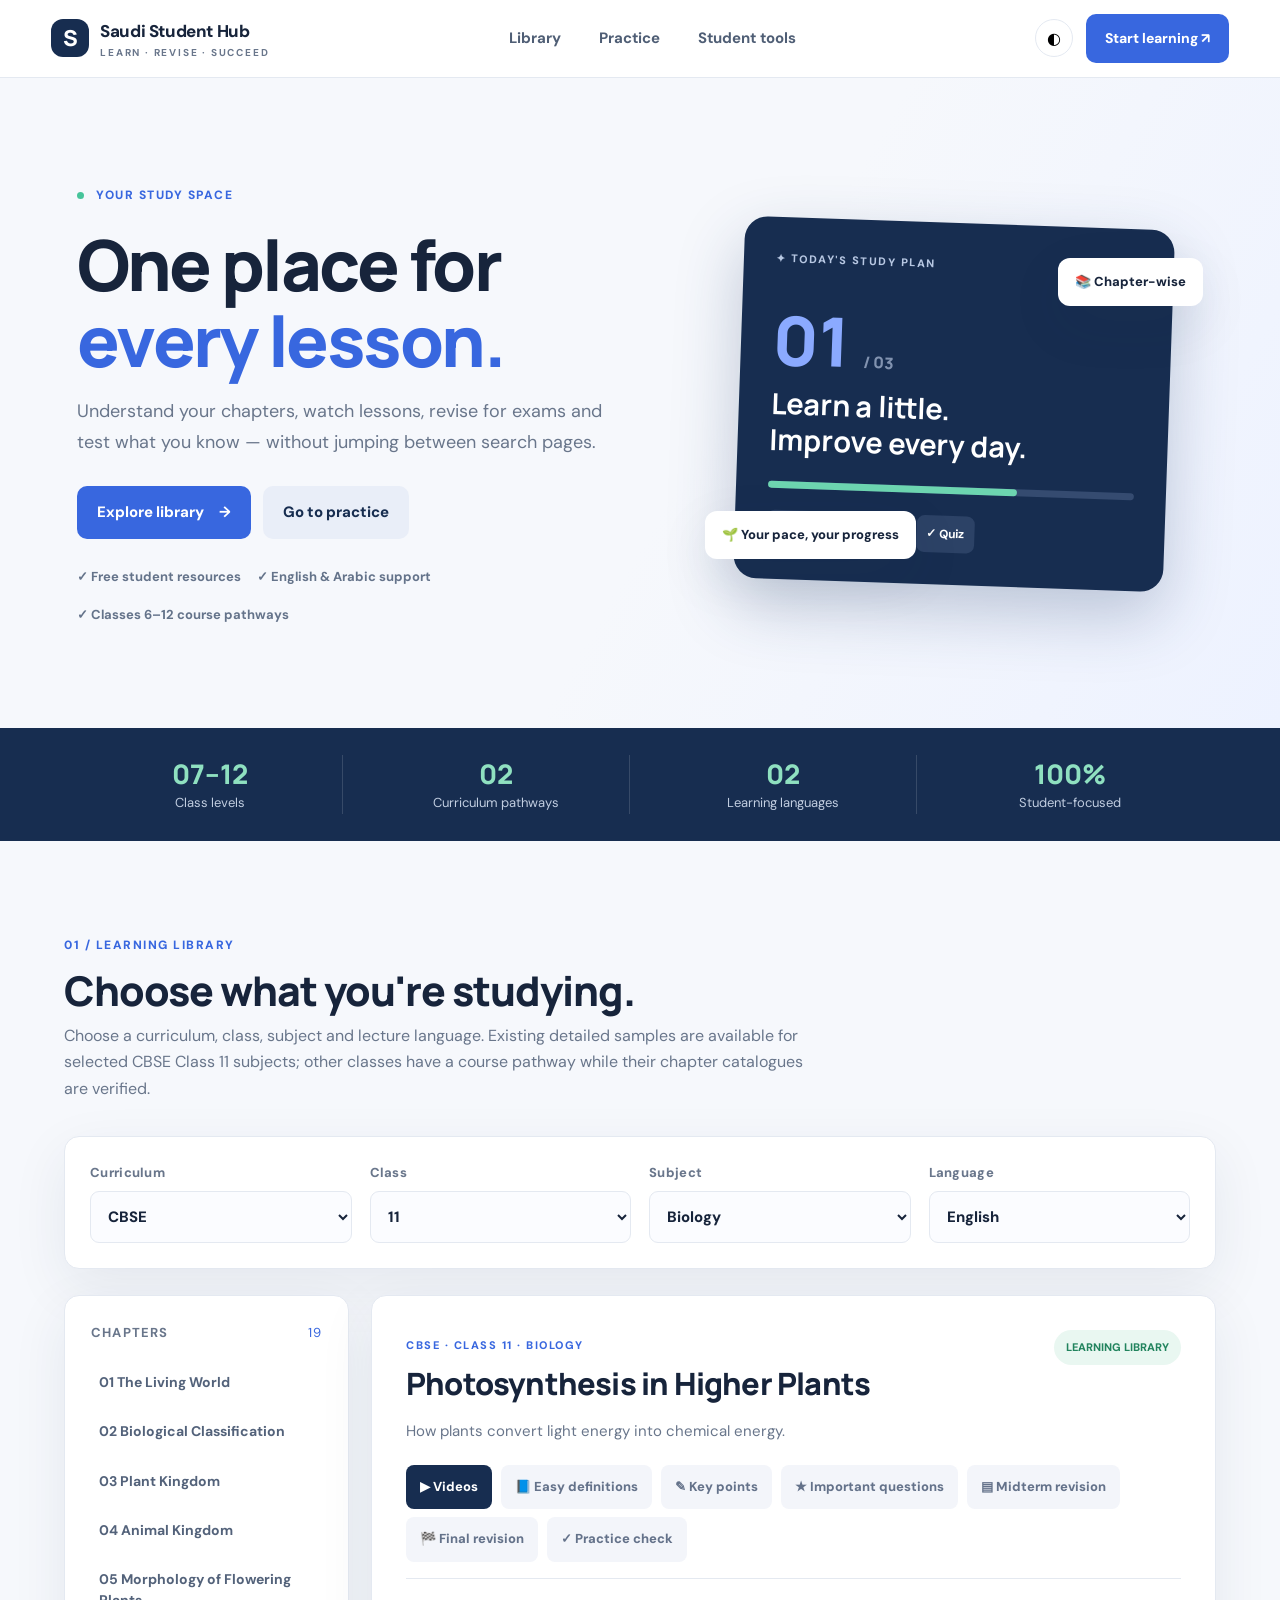
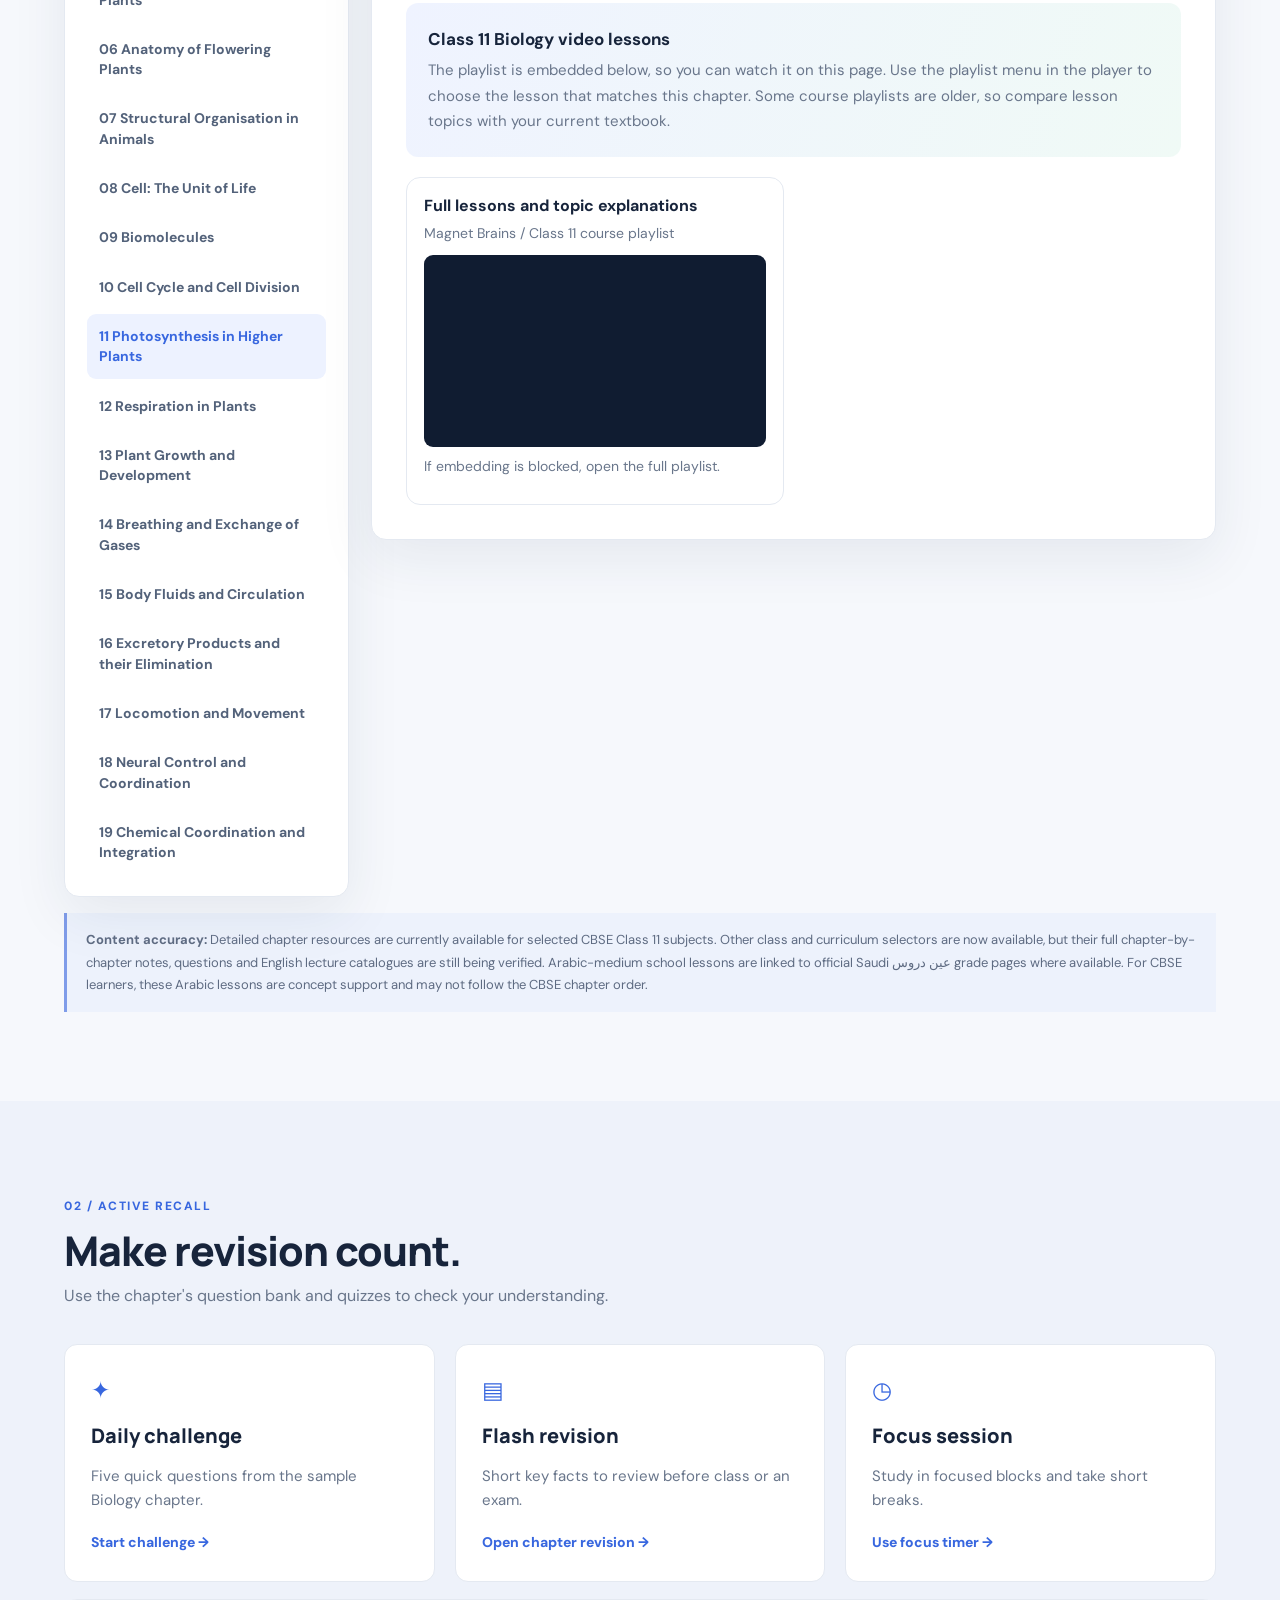
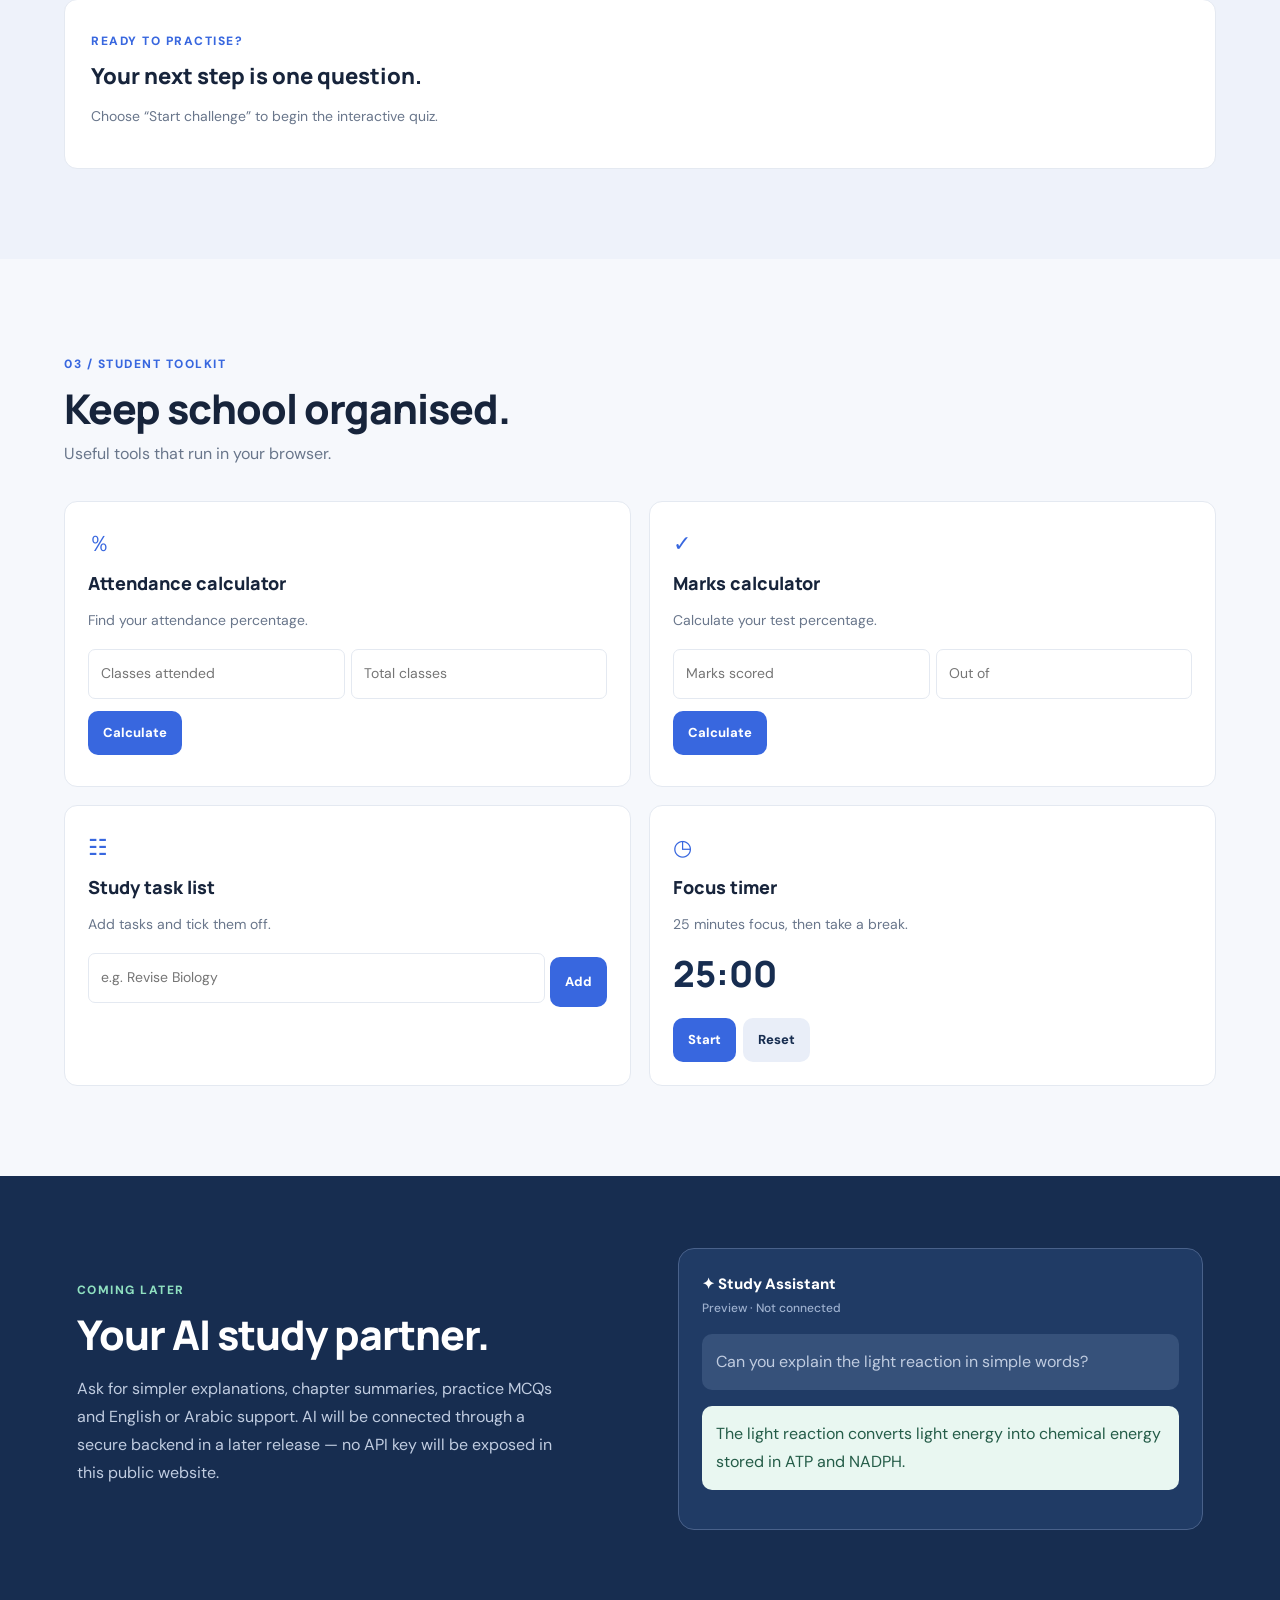
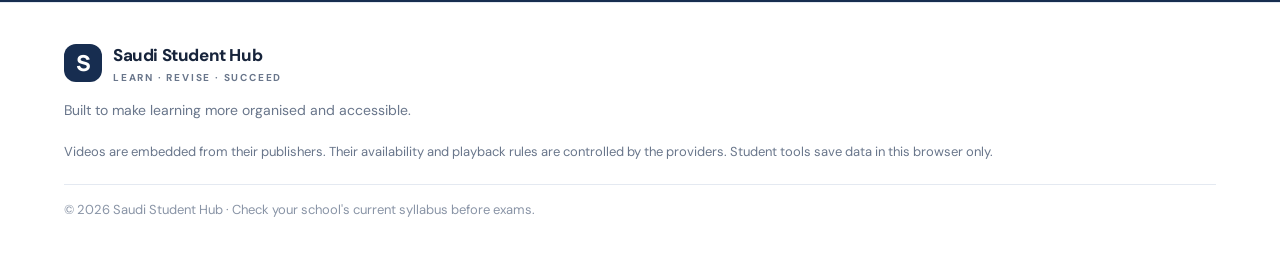
==== index.html @ 67d30b83 "Clarify curriculum coverage and lecture language options" ====
<!doctype html>
<html lang="en">
<head>
<meta charset="utf-8"><meta name="viewport" content="width=device-width,initial-scale=1">
<meta name="description" content="Saudi Student Hub: organised chapter lessons, embedded videos, notes, revision and practice.">
<title>Saudi Student Hub | Learn. Revise. Succeed.</title><link rel="stylesheet" href="style.css">
</head>
<body>
<header class="topbar"><a class="brand" href="#home"><span class="brandmark">S</span><span>Saudi Student Hub<small>LEARN · REVISE · SUCCEED</small></span></a><nav><a href="#library">Library</a><a href="#practice">Practice</a><a href="#tools">Student tools</a></nav><div class="top-actions"><button id="themeToggle" class="icon-btn" aria-label="Toggle theme">◐</button><a class="primary-link" href="#library">Start learning ↗</a></div></header>
<main id="home">
<section class="hero"><div class="hero-copy"><span class="eyebrow"><i></i> YOUR STUDY SPACE</span><h1>One place for<br><em>every lesson.</em></h1><p>Understand your chapters, watch lessons, revise for exams and test what you know — without jumping between search pages.</p><div class="hero-actions"><a class="btn primary" href="#library">Explore library <b>→</b></a><a class="btn secondary" href="#practice">Go to practice</a></div><div class="hero-meta"><span>✓ Free student resources</span><span>✓ English & Arabic support</span><span>✓ Classes 6–12 course pathways</span></div></div><div class="hero-art"><div class="art-card"><div class="art-head"><span>✦ TODAY'S STUDY PLAN</span><span class="status">READY</span></div><div class="art-number">01 <small>/ 03</small></div><h3>Learn a little.<br>Improve every day.</h3><div class="art-progress"><span></span></div><div class="art-tags"><b>▶ Video</b><b>✎ Notes</b><b>✓ Quiz</b></div></div><div class="bubble bubble-one">📚 Chapter-wise</div><div class="bubble bubble-two">🌱 Your pace, your progress</div></div></section>
<section class="stats"><div><b>07–12</b><span>Class levels</span></div><div><b>02</b><span>Curriculum pathways</span></div><div><b>02</b><span>Learning languages</span></div><div><b>100%</b><span>Student-focused</span></div></section>
<section id="library" class="section"><div class="section-title"><div><span class="eyebrow">01 / LEARNING LIBRARY</span><h2>Choose what you're studying.</h2><p>Choose a curriculum, class, subject and lecture language. Existing detailed samples are available for selected CBSE Class 11 subjects; other classes have a course pathway while their chapter catalogues are verified.</p></div></div>
<div class="selector-panel"><label>Curriculum<select id="curriculum"><option>CBSE</option><option>Saudi curriculum</option></select></label><label>Class<select id="classSelect"><option>6</option><option>7</option><option>8</option><option>9</option><option>10</option><option selected>11</option><option>12</option></select></label><label>Subject<select id="subjectSelect"><option>Biology</option><option>Chemistry</option><option>Physics</option><option>Mathematics</option><option>English</option><option>Arabic</option></select></label><label>Language<select id="languageSelect"><option>English</option><option>Arabic</option></select></label></div>
<div class="learning-layout"><aside class="chapter-panel"><div class="panel-heading"><b>CHAPTERS</b><span id="chapterCount">08</span></div><div id="chapterList"></div></aside><article id="chapterArea" class="chapter-area" aria-live="polite"></article></div>
<div class="scope-note"><b>Content accuracy:</b> Detailed chapter resources are currently available for selected CBSE Class 11 subjects. Other class and curriculum selectors are now available, but their full chapter-by-chapter notes, questions and English lecture catalogues are still being verified. Arabic-medium school lessons are linked to official Saudi عين دروس grade pages where available. For CBSE learners, these Arabic lessons are concept support and may not follow the CBSE chapter order.</div>
</section>
<section id="practice" class="section practice-section"><div class="section-title"><div><span class="eyebrow">02 / ACTIVE RECALL</span><h2>Make revision count.</h2><p>Use the chapter's question bank and quizzes to check your understanding.</p></div></div><div class="practice-grid"><div class="practice-card"><span class="card-icon">✦</span><h3>Daily challenge</h3><p>Five quick questions from the sample Biology chapter.</p><button class="text-btn" id="dailyQuiz">Start challenge →</button></div><div class="practice-card"><span class="card-icon">▤</span><h3>Flash revision</h3><p>Short key facts to review before class or an exam.</p><a class="text-btn" href="#library">Open chapter revision →</a></div><div class="practice-card"><span class="card-icon">◷</span><h3>Focus session</h3><p>Study in focused blocks and take short breaks.</p><a class="text-btn" href="#tools">Use focus timer →</a></div></div><div id="quizArea" class="quiz-area"><div><span class="eyebrow">READY TO PRACTISE?</span><h3>Your next step is one question.</h3><p>Choose “Start challenge” to begin the interactive quiz.</p></div></div></section>
<section id="tools" class="section tools-section"><div class="section-title"><div><span class="eyebrow">03 / STUDENT TOOLKIT</span><h2>Keep school organised.</h2><p>Useful tools that run in your browser.</p></div></div><div class="tools-grid"><div class="tool-card"><span class="tool-symbol">％</span><h3>Attendance calculator</h3><p>Find your attendance percentage.</p><div class="two-inputs"><input id="attended" type="number" min="0" placeholder="Classes attended"><input id="total" type="number" min="1" placeholder="Total classes"></div><button class="btn primary small" id="attendanceBtn">Calculate</button><output id="attendanceResult"></output></div><div class="tool-card"><span class="tool-symbol">✓</span><h3>Marks calculator</h3><p>Calculate your test percentage.</p><div class="two-inputs"><input id="marks" type="number" min="0" placeholder="Marks scored"><input id="outOf" type="number" min="1" placeholder="Out of"></div><button class="btn primary small" id="marksBtn">Calculate</button><output id="marksResult"></output></div><div class="tool-card"><span class="tool-symbol">☷</span><h3>Study task list</h3><p>Add tasks and tick them off.</p><form id="taskForm" class="task-form"><input id="taskInput" placeholder="e.g. Revise Biology" maxlength="80" required><button class="btn primary small">Add</button></form><ul id="taskList"></ul></div><div class="tool-card"><span class="tool-symbol">◷</span><h3>Focus timer</h3><p>25 minutes focus, then take a break.</p><div id="timer">25:00</div><div class="timer-buttons"><button id="timerStart" class="btn primary small">Start</button><button id="timerReset" class="btn secondary small">Reset</button></div></div></div></section>
<section class="assistant"><div><span class="eyebrow">COMING LATER</span><h2>Your AI study partner.</h2><p>Ask for simpler explanations, chapter summaries, practice MCQs and English or Arabic support. AI will be connected through a secure backend in a later release — no API key will be exposed in this public website.</p></div><div class="chat-preview"><div class="chat-title">✦ Study Assistant <small>Preview · Not connected</small></div><p class="chat-bubble">Can you explain the light reaction in simple words?</p><p class="chat-bubble reply">The light reaction converts light energy into chemical energy stored in ATP and NADPH.</p></div></section>
</main><footer><a class="brand" href="#home"><span class="brandmark">S</span><span>Saudi Student Hub<small>LEARN · REVISE · SUCCEED</small></span></a><p>Built to make learning more organised and accessible.</p><small>Videos are embedded from their publishers. Their availability and playback rules are controlled by the providers. Student tools save data in this browser only.</small><div class="footer-bottom">© <span id="year"></span> Saudi Student Hub · Check your school's current syllabus before exams.</div></footer>
<script src="script.js"></script></body></html>
---- style.css ----
@import url('https://fonts.googleapis.com/css2?family=DM+Sans:wght@400;500;600;700;800&family=Manrope:wght@400;500;600;700;800&display=swap');
:root{--bg:#f6f8fc;--surface:#fff;--ink:#17243b;--muted:#69768b;--line:#e4e9f1;--navy:#172d50;--blue:#3867df;--mint:#dff6ee;--purple:#eee9ff;--shadow:0 18px 55px rgba(25,47,82,.08)}*{box-sizing:border-box}html{scroll-behavior:smooth}body{margin:0;background:var(--bg);color:var(--ink);font-family:'DM Sans',sans-serif;line-height:1.55}a{color:inherit;text-decoration:none}button,input,select{font:inherit}.topbar{height:78px;padding:0 max(5vw,24px);display:flex;align-items:center;justify-content:space-between;background:rgba(255,255,255,.94);border-bottom:1px solid var(--line);position:sticky;top:0;z-index:10;backdrop-filter:blur(14px)}.brand{display:flex;align-items:center;gap:11px;font-weight:800;letter-spacing:-.4px}.brandmark{width:38px;height:38px;border-radius:12px;background:var(--navy);color:white;display:grid;place-items:center;font:800 22px Manrope}.brand small{display:block;font-size:9px;letter-spacing:1.8px;color:var(--muted);font-weight:700}.topbar nav{display:flex;gap:34px;color:#4f5e75;font-size:13px;font-weight:700}.topbar nav a:hover{color:var(--blue)}.top-actions{display:flex;align-items:center;gap:13px}.icon-btn{border:1px solid var(--line);background:white;border-radius:50%;width:38px;height:38px;cursor:pointer}.primary-link{background:var(--blue);color:white;padding:11px 17px;border-radius:10px;font-size:12px;font-weight:800}.hero{padding:82px max(8vw,28px) 76px;display:grid;grid-template-columns:1.05fr .95fr;gap:6vw;align-items:center;background:linear-gradient(120deg,#f6f8fc 55%,#edf2ff)}.eyebrow{font-size:10px;font-weight:800;letter-spacing:1.8px;color:var(--blue)}.eyebrow i{display:inline-block;width:7px;height:7px;background:#46c49a;border-radius:50%;margin-right:8px}.hero h1{font:800 clamp(42px,5.4vw,72px)/1.04 Manrope;letter-spacing:-3.5px;margin:18px 0}.hero h1 em{color:var(--blue);font-style:normal}.hero-copy>p{color:var(--muted);max-width:520px;font-size:16px}.hero-actions{display:flex;gap:12px;margin:27px 0}.btn{border:0;border-radius:10px;padding:13px 18px;display:inline-flex;align-items:center;gap:15px;font-size:12px;font-weight:800;cursor:pointer}.primary{background:var(--blue);color:white}.secondary{background:#e9eef8;color:var(--navy)}.hero-meta{display:flex;flex-wrap:wrap;gap:17px;color:#64738a;font-size:11px;font-weight:700}.hero-art{min-height:340px;position:relative;display:grid;place-items:center;background:radial-gradient(circle,#dce6ff 0,transparent 65%)}.art-card{background:var(--navy);color:white;width:min(390px,90%);padding:28px;border-radius:23px;box-shadow:0 25px 65px #243e6b44;transform:rotate(2deg)}.art-head{display:flex;justify-content:space-between;color:#b7c7e2;font-size:9px;letter-spacing:1.5px;font-weight:800}.status{color:#70e0b4}.art-number{font:800 62px Manrope;margin-top:25px;color:#8baaff}.art-number small{font-size:16px;color:#8293b0}.art-card h3{font:700 26px/1.25 Manrope;margin:0 0 24px}.art-progress{height:7px;background:#354b70;border-radius:10px}.art-progress span{display:block;width:68%;height:100%;background:#6dd5b0;border-radius:10px}.art-tags{display:flex;gap:9px;margin-top:22px}.art-tags b{font-size:10px;background:#2c4266;padding:8px 10px;border-radius:8px}.bubble{position:absolute;background:white;padding:12px 16px;border-radius:12px;box-shadow:var(--shadow);font-size:11px;font-weight:800}.bubble-one{top:35px;right:0}.bubble-two{bottom:25px;left:0}.stats{margin:-1px auto 0;background:var(--navy);color:white;display:grid;grid-template-columns:repeat(4,1fr);padding:23px 8%;gap:15px}.stats div{display:flex;flex-direction:column;align-items:center;border-right:1px solid #ffffff24}.stats div:last-child{border:0}.stats b{font:800 23px Manrope;color:#8fe0c0}.stats span{font-size:10px;color:#c1cde0}.section{padding:82px max(7vw,24px)}.section-title{display:flex;justify-content:space-between;align-items:end;margin-bottom:27px}.section-title h2,.assistant h2{font:800 clamp(28px,3vw,40px) Manrope;letter-spacing:-1.5px;margin:8px 0}.section-title p{margin:0;color:var(--muted);font-size:13px}.selector-panel{display:grid;grid-template-columns:repeat(4,1fr);gap:14px;background:white;padding:20px;border:1px solid var(--line);border-radius:15px;box-shadow:var(--shadow);margin-bottom:20px}.selector-panel label{font-size:10px;color:var(--muted);font-weight:800;letter-spacing:.7px}.selector-panel select{display:block;width:100%;margin-top:7px;padding:12px;border:1px solid var(--line);border-radius:9px;background:#fbfcff;color:var(--ink);font-size:12px}.learning-layout{display:grid;grid-template-columns:245px 1fr;gap:18px;align-items:start}.chapter-panel,.chapter-area{background:white;border:1px solid var(--line);border-radius:15px;box-shadow:var(--shadow)}.chapter-panel{padding:18px}.panel-heading{display:flex;justify-content:space-between;font-size:10px;letter-spacing:1.2px;color:var(--muted);padding:4px 4px 14px}.panel-heading span{color:var(--blue)}#chapterList{display:grid;gap:5px}.chapter-button{text-align:left;border:0;background:transparent;padding:11px;border-radius:9px;color:#53627a;font-size:11px;font-weight:700;cursor:pointer}.chapter-button.active,.chapter-button:hover{background:#edf2ff;color:var(--blue)}.chapter-area{padding:25px;min-height:600px}.chapter-top{display:flex;justify-content:space-between;gap:12px;align-items:start}.chapter-top .eyebrow{font-size:9px}.chapter-top h2{font:800 27px Manrope;letter-spacing:-.8px;margin:7px 0}.chapter-tag{background:#e9f7f1;color:#22845e;padding:7px 10px;border-radius:20px;font-size:9px;font-weight:800;white-space:nowrap}.chapter-desc{color:var(--muted);font-size:12px;margin:5px 0 18px}.tabs{display:flex;gap:6px;flex-wrap:wrap;border-bottom:1px solid var(--line);padding-bottom:12px}.tab{background:#f3f5fa;border:0;border-radius:8px;padding:9px 12px;font-size:10px;font-weight:800;color:#64728a;cursor:pointer}.tab.active{background:var(--navy);color:white}.tab-content{padding-top:19px}.video-grid{display:grid;grid-template-columns:repeat(2,1fr);gap:15px}.video-card{border:1px solid var(--line);border-radius:12px;padding:12px}.video-card h4{margin:0 0 5px;font-size:12px}.video-card p{margin:0 0 10px;color:var(--muted);font-size:10px}.video-frame{width:100%;aspect-ratio:16/9;border:0;border-radius:9px;background:#101c31}.video-note{font-size:10px;color:var(--muted);margin-top:12px}.notes-grid{display:grid;grid-template-columns:repeat(2,1fr);gap:11px}.note{background:#f7f9fd;border:1px solid var(--line);padding:15px;border-radius:10px}.note b{font-size:11px}.note p{font-size:11px;color:var(--muted);margin:5px 0 0}.question{border:1px solid var(--line);border-radius:10px;padding:14px;margin-bottom:10px}.question h4{font-size:12px;margin:0 0 9px}.answer{display:none;background:#eff8f4;padding:11px;border-radius:8px;font-size:11px;color:#245c48;margin-top:9px}.answer.show{display:block}.reveal{border:0;background:#edf2ff;color:var(--blue);border-radius:7px;padding:7px 10px;font-size:10px;font-weight:800;cursor:pointer}.revision-banner{background:linear-gradient(110deg,#eff3ff,#f0faf6);border-radius:12px;padding:18px;margin-bottom:15px}.revision-banner b{font-size:13px}.revision-banner p{font-size:11px;color:var(--muted);margin:5px 0 0}.revision-list{padding-left:18px;font-size:11px;color:#53627a}.revision-list li{margin:9px 0}.quiz-question{font-size:13px;font-weight:800}.quiz-options{display:grid;gap:8px;margin-top:13px}.quiz-option{border:1px solid var(--line);background:white;text-align:left;padding:10px;border-radius:8px;font-size:11px;cursor:pointer}.quiz-option.correct{background:#e5f8ef;border-color:#78cba7}.quiz-option.wrong{background:#fff0ef;border-color:#e4a19a}.scope-note{margin-top:16px;padding:13px 16px;border-left:3px solid #7f9ce9;background:#edf2fc;color:#5e6b82;font-size:10px}.practice-section{background:#eef2fa}.practice-grid{display:grid;grid-template-columns:repeat(3,1fr);gap:15px}.practice-card{background:white;padding:22px;border-radius:13px;border:1px solid var(--line)}.card-icon{font-size:23px;color:var(--blue)}.practice-card h3{font:800 17px Manrope;margin:12px 0 5px}.practice-card p{font-size:11px;color:var(--muted);min-height:36px}.text-btn{border:0;background:transparent;color:var(--blue);font-size:11px;font-weight:800;padding:0;cursor:pointer}.quiz-area{background:white;border:1px solid var(--line);border-radius:13px;margin-top:17px;padding:22px;min-height:130px}.quiz-area h3{margin:7px 0;font:800 20px Manrope}.quiz-area p{font-size:11px;color:var(--muted)}.tools-grid{display:grid;grid-template-columns:repeat(4,1fr);gap:14px}.tool-card{background:white;border:1px solid var(--line);border-radius:13px;padding:18px}.tool-symbol{font-size:22px;color:var(--blue)}.tool-card h3{font:800 14px Manrope;margin:8px 0 4px}.tool-card p{font-size:10px;color:var(--muted);min-height:30px}.two-inputs{display:grid;grid-template-columns:1fr 1fr;gap:6px}.tool-card input{min-width:0;width:100%;border:1px solid var(--line);border-radius:7px;padding:9px;font-size:10px;margin:4px 0}.small{padding:9px 12px;font-size:10px;margin-top:8px}.tool-card output{display:block;font-size:10px;color:#26845f;margin-top:8px}.task-form{display:flex;gap:5px}.task-form input{flex:1}.task-form button{white-space:nowrap}#taskList{padding-left:17px;font-size:10px;color:#53627a}#timer{font:800 30px Manrope;margin:12px 0;color:var(--navy)}.timer-buttons{display:flex;gap:7px}.assistant{background:var(--navy);color:white;padding:58px max(8vw,25px);display:grid;grid-template-columns:1fr 1fr;gap:8vw;align-items:center}.assistant .eyebrow{color:#8fe0c0}.assistant p{color:#c0cce0;font-size:13px;max-width:500px}.chat-preview{background:#203b65;border:1px solid #49618a;border-radius:16px;padding:18px}.chat-title{font-weight:800;font-size:12px}.chat-title small{display:block;color:#9db0ce;font-size:9px;font-weight:500}.chat-bubble{background:#36517a;padding:12px;border-radius:10px;font-size:11px;max-width:85%;color:white}.chat-bubble.reply{background:#e9f7f1;color:#245c48;margin-left:auto}footer{padding:32px max(7vw,24px);background:white;border-top:1px solid var(--line)}footer>p{font-size:11px;color:var(--muted)}footer>small{font-size:10px;color:var(--muted)}.footer-bottom{border-top:1px solid var(--line);margin-top:20px;padding-top:14px;color:#8994a6;font-size:10px}.dark{--bg:#101827;--surface:#182438;--ink:#eaf0fa;--muted:#a7b4c8;--line:#2b3a50;--navy:#0b1730}.dark .topbar,.dark footer,.dark .chapter-panel,.dark .chapter-area,.dark .selector-panel,.dark .practice-card,.dark .quiz-area,.dark .tool-card{background:#182438;color:var(--ink)}.dark .selector-panel select,.dark .chapter-button,.dark .quiz-option,.dark .tool-card input{background:#202e43;color:var(--ink);border-color:var(--line)}.dark .hero{background:linear-gradient(120deg,#101827,#1a2942)}.dark .stats{background:#0b1730}.dark .practice-section{background:#131f32}.dark .note{background:#202e43}.dark .answer{background:#1e4238;color:#b9ead5}.dark .scope-note{background:#1c2c45;color:#bac8dc}.dark .icon-btn{background:#202e43;color:white;border-color:var(--line)}
@media(max-width:900px){.topbar nav{gap:14px}.hero{padding-top:55px}.tools-grid{grid-template-columns:repeat(2,1fr)}}@media(max-width:680px){.topbar{height:66px;padding:0 16px}.topbar nav{display:none}.primary-link{display:none}.hero{grid-template-columns:1fr;padding:55px 22px 40px}.hero-art{min-height:280px}.hero h1{font-size:49px}.stats{grid-template-columns:repeat(2,1fr);padding:20px}.stats div:nth-child(2){border:0}.section{padding:55px 17px}.selector-panel{grid-template-columns:repeat(2,1fr);padding:14px}.learning-layout{grid-template-columns:1fr}.chapter-panel{padding:12px}.chapter-list{display:flex!important;overflow:auto;gap:5px}#chapterList{display:flex}.chapter-button{white-space:nowrap}.chapter-area{padding:17px}.chapter-top h2{font-size:22px}.video-grid,.notes-grid{grid-template-columns:1fr}.practice-grid{grid-template-columns:1fr}.tools-grid{grid-template-columns:1fr 1fr}.assistant{grid-template-columns:1fr;padding:45px 22px}.hero-meta{gap:9px}.section-title h2{font-size:29px}}@media(max-width:390px){.tools-grid{grid-template-columns:1fr}.selector-panel{grid-template-columns:1fr 1fr}.art-tags{gap:4px}.art-tags b{font-size:8px;padding:7px}}

/* Version 3.1 — readability, alignment and spacing fixes */
:root{--content-width:1240px}
html{font-size:16px}
body{width:100%;min-width:320px;font-size:16px;line-height:1.7;overflow-x:hidden;word-break:normal;overflow-wrap:break-word}
main,footer{width:100%}
.topbar{padding-left:max(4vw,24px);padding-right:max(4vw,24px);gap:24px}
.brand{font-size:17px;flex-shrink:0}
.brand small{font-size:10px;line-height:1.5}
.topbar nav{font-size:15px;gap:clamp(18px,3vw,38px)}
.primary-link{font-size:14px;padding:13px 19px}
.hero{padding:clamp(64px,8vw,104px) max(calc((100vw - var(--content-width))/2),6vw);gap:clamp(36px,6vw,88px)}
.eyebrow{font-size:12px;letter-spacing:1.5px}
.hero h1{font-size:clamp(48px,5.5vw,76px);line-height:1.08;letter-spacing:-2.5px}
.hero-copy>p{font-size:18px;line-height:1.75;max-width:590px}
.btn{font-size:15px;padding:14px 20px}
.hero-meta{font-size:13px;gap:16px}
.art-card{padding:32px;width:min(430px,92%)}
.art-head{font-size:11px}.art-number{font-size:68px}.art-card h3{font-size:29px}.art-tags b{font-size:12px}
.bubble{font-size:13px;padding:13px 17px}
.stats{padding:27px max(calc((100vw - var(--content-width))/2),6vw);gap:20px}
.stats b{font-size:27px}.stats span{font-size:13px}
.section{max-width:1440px;margin:0 auto;padding:clamp(58px,7vw,90px) max(calc((100vw - var(--content-width))/2),5vw)}
.section-title{margin-bottom:34px}
.section-title h2,.assistant h2{font-size:clamp(30px,3.2vw,43px);line-height:1.2;letter-spacing:-1px}
.section-title p{font-size:16px;line-height:1.65;max-width:760px}
.selector-panel{gap:18px;padding:25px;margin-bottom:26px}
.selector-panel label{font-size:13px;letter-spacing:.3px}
.selector-panel select{font-size:15px;padding:14px 13px;min-height:48px}
.learning-layout{grid-template-columns:minmax(230px,285px) minmax(0,1fr);gap:22px}
.chapter-panel{padding:22px}
.panel-heading{font-size:13px;padding-bottom:16px}
.chapter-button{font-size:14px;line-height:1.45;padding:12px}
.chapter-area{padding:clamp(22px,3vw,34px);min-width:0}
.chapter-top h2{font-size:clamp(25px,2.4vw,32px);line-height:1.25}
.chapter-top .eyebrow{font-size:11px}
.chapter-tag{font-size:11px;padding:8px 12px}
.chapter-desc{font-size:15px;line-height:1.65;margin:9px 0 22px}
.tabs{gap:9px;padding-bottom:16px}
.tab{font-size:13px;padding:11px 14px}
.tab-content{padding-top:24px}
.video-grid{gap:20px}
.video-card{padding:17px;border-radius:14px;min-width:0}
.video-card h4{font-size:16px;line-height:1.4}
.video-card p{font-size:14px;line-height:1.6}
.video-note{font-size:13px;line-height:1.6}
.notes-grid{gap:15px}
.note{padding:19px}
.note b{font-size:15px}.note p{font-size:14px;line-height:1.7}
.question{padding:18px;margin-bottom:13px}
.question h4{font-size:16px;line-height:1.55;margin-bottom:13px}
.reveal{font-size:13px;padding:9px 13px}
.answer{font-size:14px;line-height:1.7;padding:14px}
.revision-banner{padding:22px;margin-bottom:20px}
.revision-banner b{font-size:17px}.revision-banner p{font-size:15px;line-height:1.7}
.revision-list{font-size:15px;line-height:1.7;padding-left:24px}
.revision-list li{margin:11px 0}
.quiz-question{font-size:17px;line-height:1.6}
.quiz-option{font-size:15px;padding:13px}
.scope-note{font-size:13px;line-height:1.7;padding:16px 19px}
.practice-grid{gap:20px}
.practice-card{padding:26px}
.practice-card h3{font-size:20px}.practice-card p{font-size:15px;line-height:1.65;min-height:0}
.text-btn{font-size:14px}
.quiz-area{padding:26px;min-height:150px}
.quiz-area h3{font-size:22px}.quiz-area p{font-size:14px}
.tools-grid{grid-template-columns:repeat(2,minmax(0,1fr));gap:18px}
.tool-card{padding:23px;min-width:0}
.tool-card h3{font-size:18px;line-height:1.35}.tool-card p{font-size:14px;line-height:1.6;min-height:0}
.tool-card input{font-size:14px;padding:12px;min-width:0}
.small{font-size:13px;padding:11px 15px}
.tool-card output{font-size:14px}
#taskList{font-size:14px;line-height:1.7}
#timer{font-size:36px}
.assistant{padding:clamp(45px,6vw,72px) max(calc((100vw - var(--content-width))/2),6vw);gap:clamp(32px,6vw,80px)}
.assistant p{font-size:16px;line-height:1.75}
.chat-preview{padding:23px}.chat-title{font-size:15px}.chat-title small{font-size:12px}.chat-bubble{font-size:14px;line-height:1.6;padding:14px}
footer{padding:38px max(calc((100vw - var(--content-width))/2),5vw)}
footer>p{font-size:14px}footer>small{font-size:13px;line-height:1.7}.footer-bottom{font-size:13px}
button,a,select,input{max-width:100%}
@media(max-width:900px){.hero{padding-left:5vw;padding-right:5vw}.learning-layout{grid-template-columns:1fr}.chapter-panel{padding:16px}#chapterList{display:flex;overflow-x:auto;gap:7px;padding-bottom:5px}.chapter-button{white-space:nowrap;flex:0 0 auto}.tools-grid{grid-template-columns:repeat(2,minmax(0,1fr))}}
@media(max-width:680px){.topbar{height:auto;min-height:68px;padding:10px 16px}.brand{font-size:15px}.brandmark{width:36px;height:36px}.hero{padding:48px 22px 38px}.hero h1{font-size:clamp(43px,11vw,58px);letter-spacing:-1.8px}.hero-copy>p{font-size:16px}.hero-meta{font-size:12px}.stats{padding:20px 16px}.stats b{font-size:23px}.stats span{font-size:12px}.section{padding:52px 18px}.section-title h2{font-size:30px}.section-title p{font-size:14px}.selector-panel{grid-template-columns:repeat(2,minmax(0,1fr));padding:16px;gap:12px}.selector-panel label{font-size:12px}.selector-panel select{font-size:14px;padding:12px}.chapter-area{padding:19px}.chapter-top{flex-wrap:wrap}.chapter-top h2{font-size:24px}.tabs{gap:7px}.tab{font-size:12px;padding:10px}.video-grid,.notes-grid{grid-template-columns:1fr}.practice-grid{grid-template-columns:1fr}.tools-grid{grid-template-columns:1fr 1fr}.tool-card{padding:17px}.two-inputs{grid-template-columns:1fr}.assistant{grid-template-columns:1fr;padding:43px 20px}.assistant h2{font-size:30px}}
@media(max-width:390px){.tools-grid,.selector-panel{grid-template-columns:1fr}.hero h1{font-size:43px}.art-tags{flex-wrap:wrap}.chapter-area{padding:15px}}

/* Expanded chapter question bank */
.question-bank-head{display:flex;justify-content:space-between;align-items:center;margin:20px 0 12px}
.question-bank-head h3{font:800 19px Manrope;margin:0 0 4px;color:var(--ink)}
.question-bank-head p{font-size:12px;color:var(--muted);margin:0}
.question-filters{display:flex;flex-wrap:wrap;gap:8px;margin:14px 0 18px}
.q-filter{border:1px solid var(--line);background:#f5f7fb;color:#52627a;padding:9px 13px;border-radius:20px;font-size:11px;font-weight:800;cursor:pointer}
.q-filter.active{background:var(--navy);border-color:var(--navy);color:white}
.question-meta{font-size:9px;letter-spacing:1px;font-weight:900;color:var(--blue);margin-bottom:6px}
.chem-question h4{font-size:14px;line-height:1.6}
.chem-question .answer{font-size:13px;line-height:1.65;white-space:normal}
.dark .q-filter{background:#202e43;color:#c4d0e2;border-color:var(--line)}
.dark .q-filter.active{background:#3867df;color:white}
@media(max-width:650px){.question-bank-head h3{font-size:17px}.question-filters{gap:6px}.q-filter{padding:8px 10px;font-size:10px}}

/* Easy-definition cards and expanded chapter learning */
.note small{display:block;margin-top:10px;color:var(--muted);font-size:.88rem;line-height:1.55}
.note p{line-height:1.7}
.question-meta{letter-spacing:.06em}
.question h4{line-height:1.6}
.revision-banner p{line-height:1.7}
.tabs{flex-wrap:wrap;row-gap:8px}
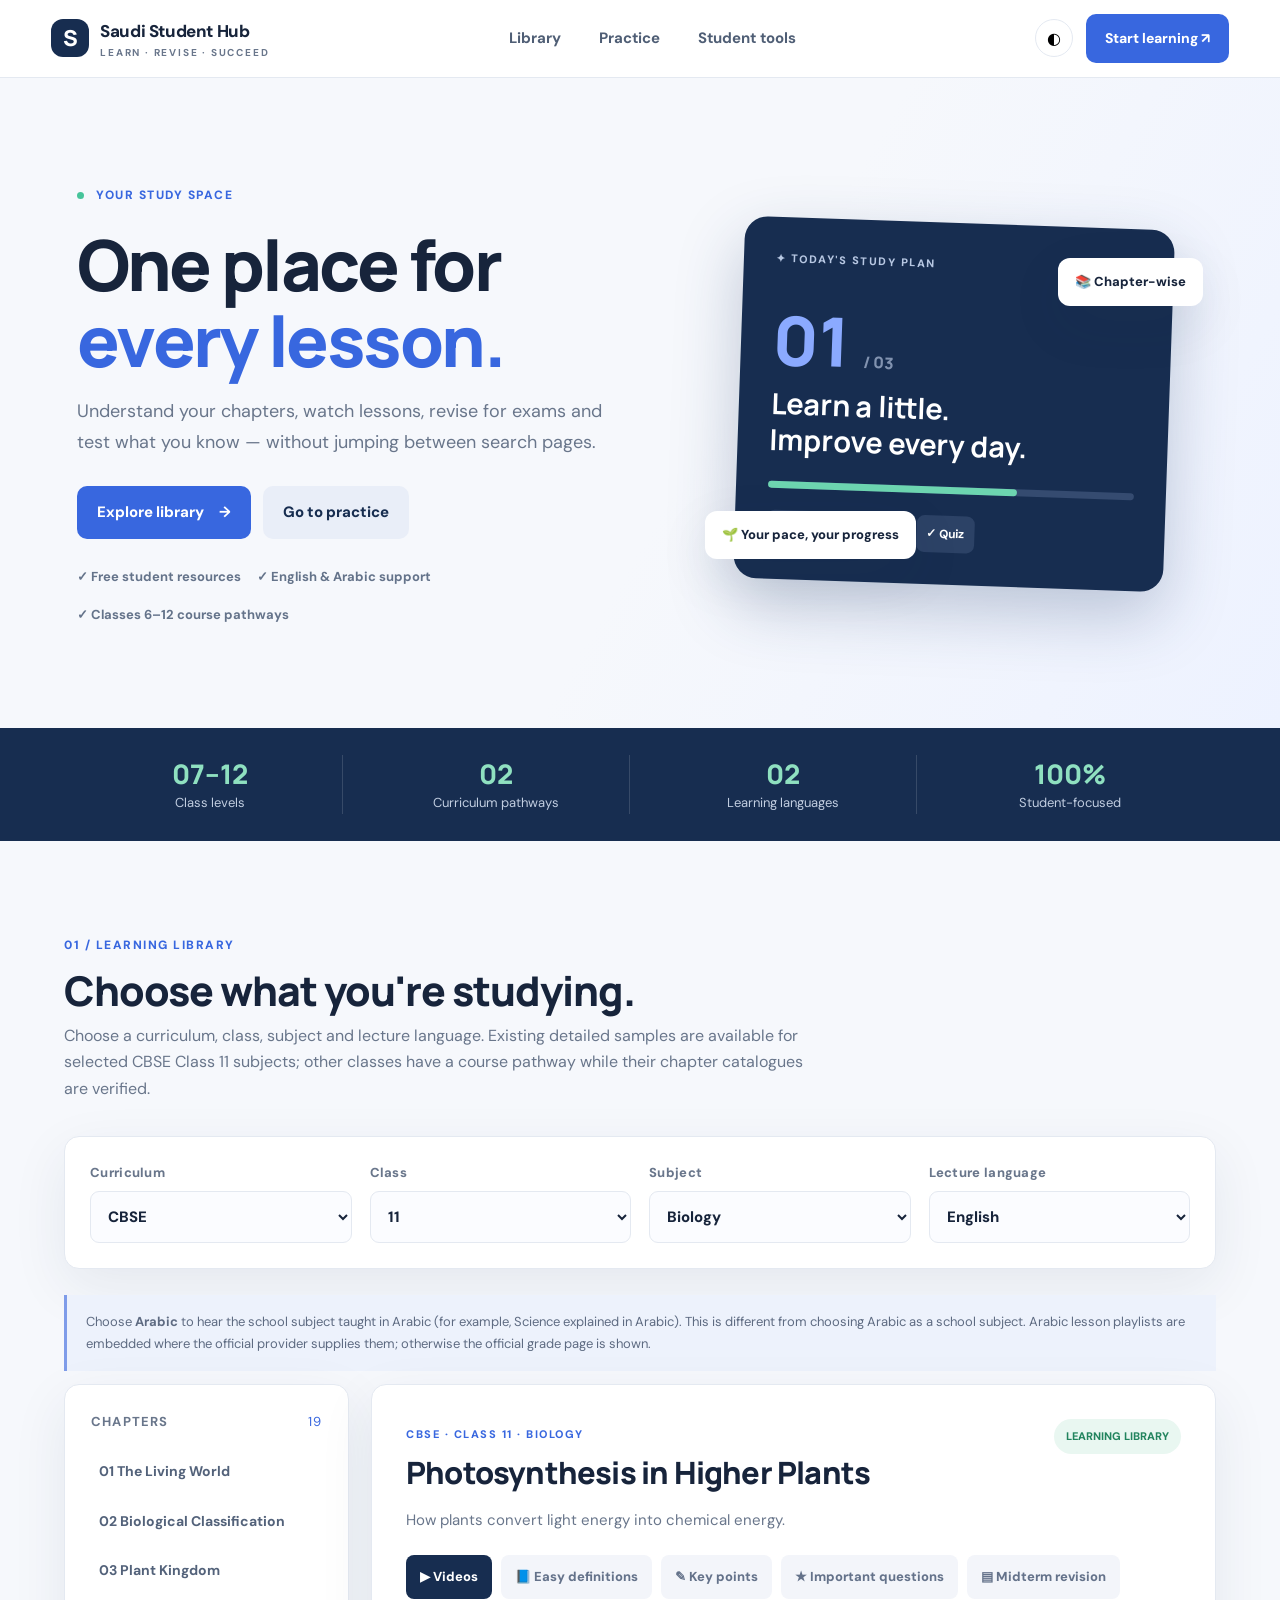
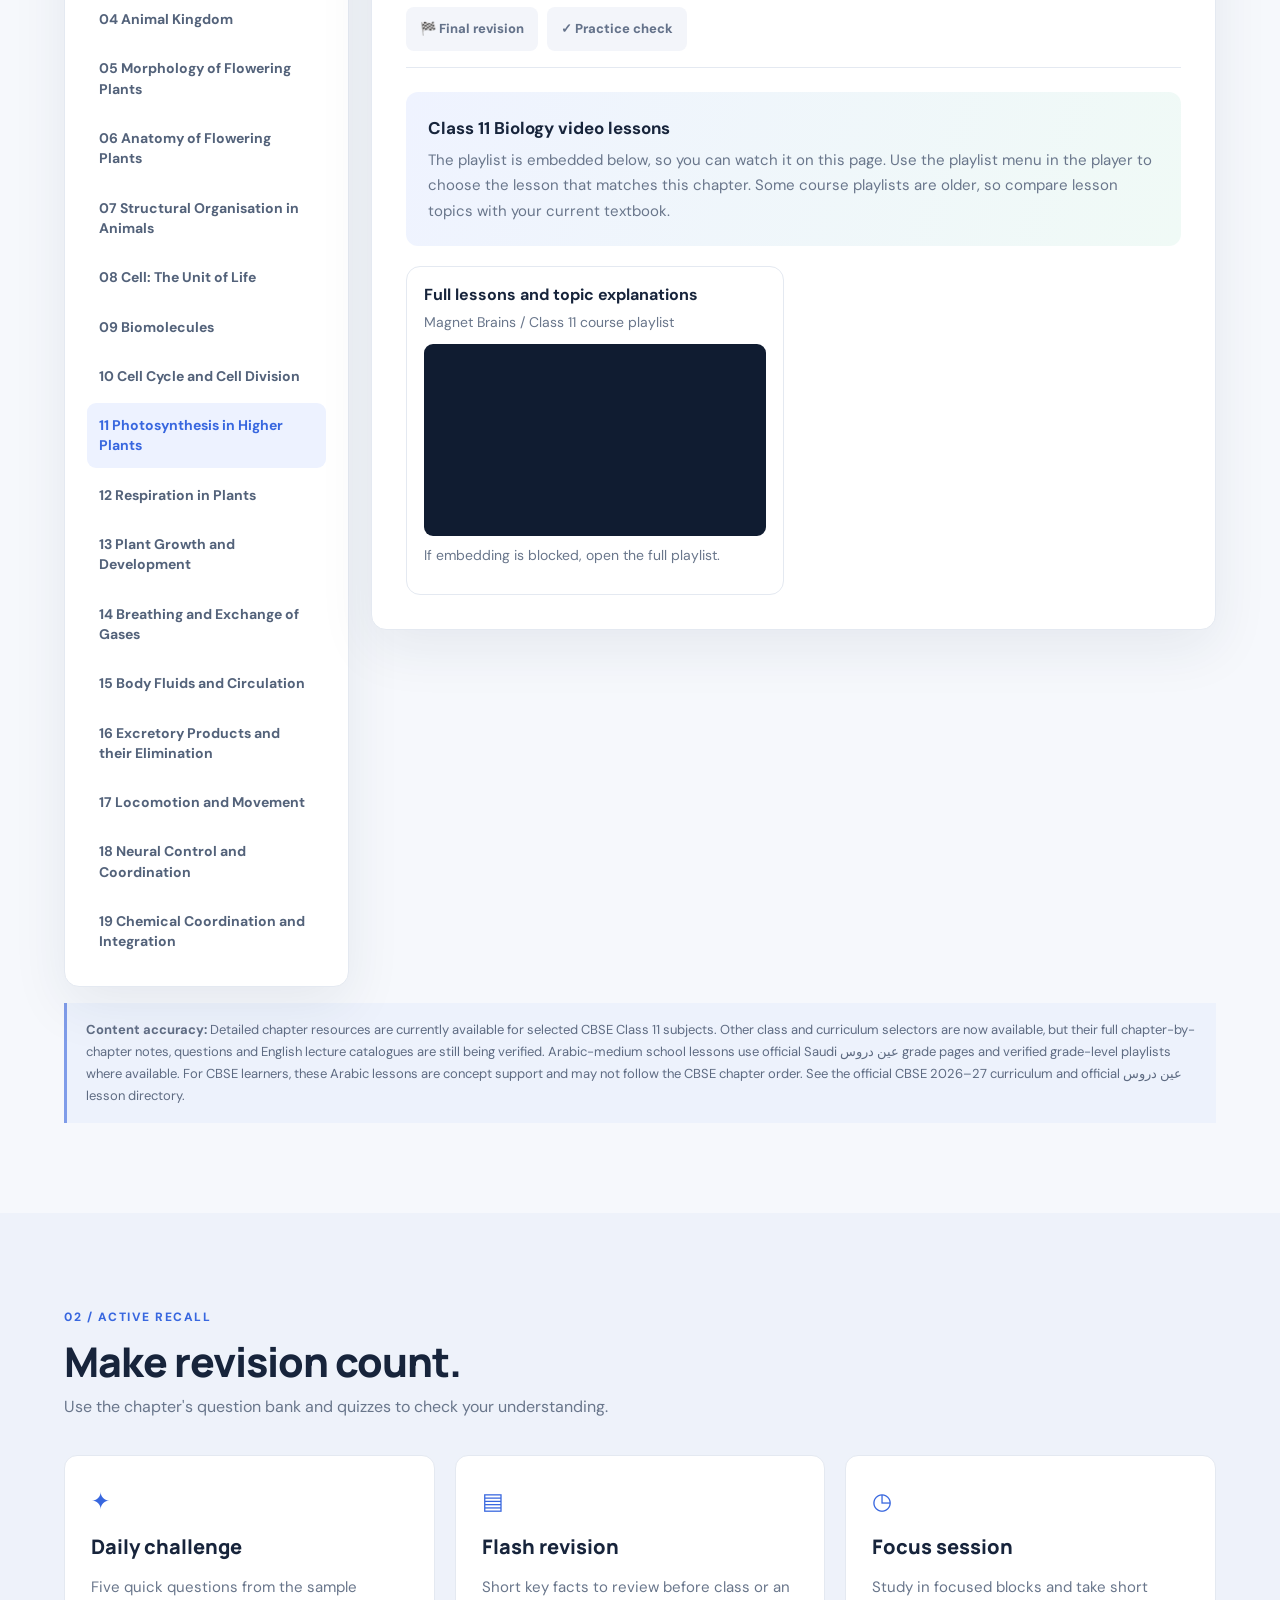
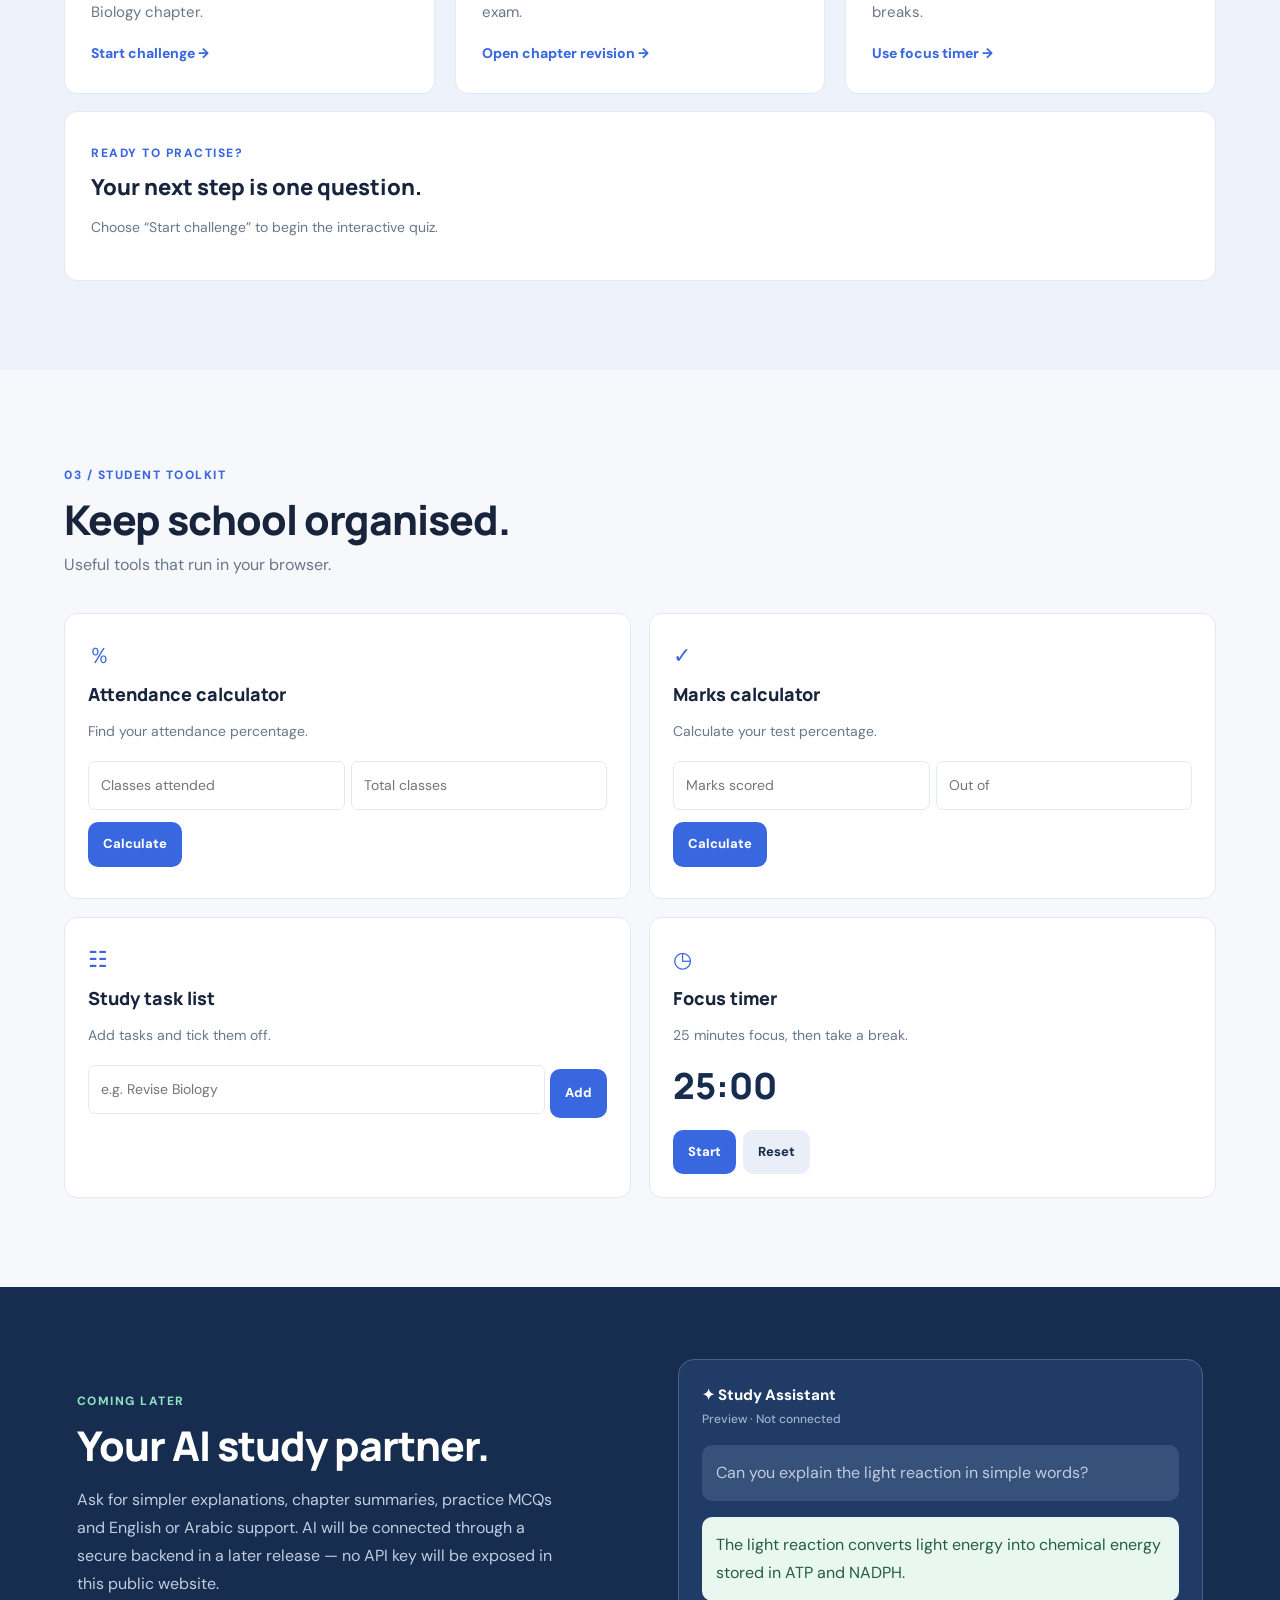
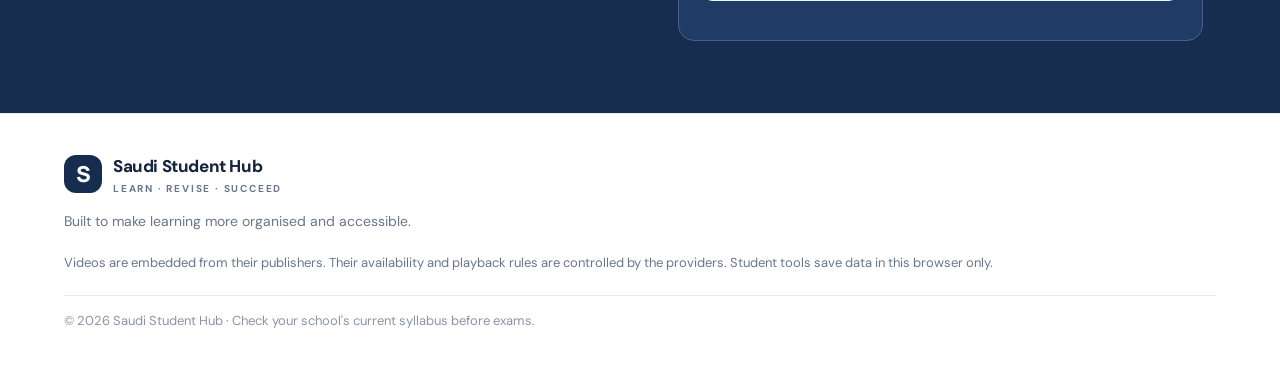
==== commit 1bcd83f9: "Clarify Arabic lecture language and add official curriculum sources" ====
--- a/index.html
+++ b/index.html
@@ -11,9 +11,10 @@
 <section class="hero"><div class="hero-copy"><span class="eyebrow"><i></i> YOUR STUDY SPACE</span><h1>One place for<br><em>every lesson.</em></h1><p>Understand your chapters, watch lessons, revise for exams and test what you know — without jumping between search pages.</p><div class="hero-actions"><a class="btn primary" href="#library">Explore library <b>→</b></a><a class="btn secondary" href="#practice">Go to practice</a></div><div class="hero-meta"><span>✓ Free student resources</span><span>✓ English & Arabic support</span><span>✓ Classes 6–12 course pathways</span></div></div><div class="hero-art"><div class="art-card"><div class="art-head"><span>✦ TODAY'S STUDY PLAN</span><span class="status">READY</span></div><div class="art-number">01 <small>/ 03</small></div><h3>Learn a little.<br>Improve every day.</h3><div class="art-progress"><span></span></div><div class="art-tags"><b>▶ Video</b><b>✎ Notes</b><b>✓ Quiz</b></div></div><div class="bubble bubble-one">📚 Chapter-wise</div><div class="bubble bubble-two">🌱 Your pace, your progress</div></div></section>
 <section class="stats"><div><b>07–12</b><span>Class levels</span></div><div><b>02</b><span>Curriculum pathways</span></div><div><b>02</b><span>Learning languages</span></div><div><b>100%</b><span>Student-focused</span></div></section>
 <section id="library" class="section"><div class="section-title"><div><span class="eyebrow">01 / LEARNING LIBRARY</span><h2>Choose what you're studying.</h2><p>Choose a curriculum, class, subject and lecture language. Existing detailed samples are available for selected CBSE Class 11 subjects; other classes have a course pathway while their chapter catalogues are verified.</p></div></div>
-<div class="selector-panel"><label>Curriculum<select id="curriculum"><option>CBSE</option><option>Saudi curriculum</option></select></label><label>Class<select id="classSelect"><option>6</option><option>7</option><option>8</option><option>9</option><option>10</option><option selected>11</option><option>12</option></select></label><label>Subject<select id="subjectSelect"><option>Biology</option><option>Chemistry</option><option>Physics</option><option>Mathematics</option><option>English</option><option>Arabic</option></select></label><label>Language<select id="languageSelect"><option>English</option><option>Arabic</option></select></label></div>
+<div class="selector-panel"><label>Curriculum<select id="curriculum"><option>CBSE</option><option>Saudi curriculum</option></select></label><label>Class<select id="classSelect"><option>6</option><option>7</option><option>8</option><option>9</option><option>10</option><option selected>11</option><option>12</option></select></label><label>Subject<select id="subjectSelect"><option>Biology</option><option>Chemistry</option><option>Physics</option><option>Mathematics</option><option>English</option><option>Arabic</option></select></label><label>Lecture language<select id="languageSelect"><option>English</option><option>Arabic</option></select></label></div>
+<p class="scope-note">Choose <b>Arabic</b> to hear the school subject taught in Arabic (for example, Science explained in Arabic). This is different from choosing Arabic as a school subject. Arabic lesson playlists are embedded where the official provider supplies them; otherwise the official grade page is shown.</p>
 <div class="learning-layout"><aside class="chapter-panel"><div class="panel-heading"><b>CHAPTERS</b><span id="chapterCount">08</span></div><div id="chapterList"></div></aside><article id="chapterArea" class="chapter-area" aria-live="polite"></article></div>
-<div class="scope-note"><b>Content accuracy:</b> Detailed chapter resources are currently available for selected CBSE Class 11 subjects. Other class and curriculum selectors are now available, but their full chapter-by-chapter notes, questions and English lecture catalogues are still being verified. Arabic-medium school lessons are linked to official Saudi عين دروس grade pages where available. For CBSE learners, these Arabic lessons are concept support and may not follow the CBSE chapter order.</div>
+<div class="scope-note"><b>Content accuracy:</b> Detailed chapter resources are currently available for selected CBSE Class 11 subjects. Other class and curriculum selectors are now available, but their full chapter-by-chapter notes, questions and English lecture catalogues are still being verified. Arabic-medium school lessons use official Saudi عين دروس grade pages and verified grade-level playlists where available. For CBSE learners, these Arabic lessons are concept support and may not follow the CBSE chapter order. See the <a href="https://cbseacademic.nic.in/curriculum_2027.html" target="_blank" rel="noopener">official CBSE 2026–27 curriculum</a> and <a href="https://www.ientv.edu.sa/ar/doros" target="_blank" rel="noopener">official عين دروس lesson directory</a>.</div>
 </section>
 <section id="practice" class="section practice-section"><div class="section-title"><div><span class="eyebrow">02 / ACTIVE RECALL</span><h2>Make revision count.</h2><p>Use the chapter's question bank and quizzes to check your understanding.</p></div></div><div class="practice-grid"><div class="practice-card"><span class="card-icon">✦</span><h3>Daily challenge</h3><p>Five quick questions from the sample Biology chapter.</p><button class="text-btn" id="dailyQuiz">Start challenge →</button></div><div class="practice-card"><span class="card-icon">▤</span><h3>Flash revision</h3><p>Short key facts to review before class or an exam.</p><a class="text-btn" href="#library">Open chapter revision →</a></div><div class="practice-card"><span class="card-icon">◷</span><h3>Focus session</h3><p>Study in focused blocks and take short breaks.</p><a class="text-btn" href="#tools">Use focus timer →</a></div></div><div id="quizArea" class="quiz-area"><div><span class="eyebrow">READY TO PRACTISE?</span><h3>Your next step is one question.</h3><p>Choose “Start challenge” to begin the interactive quiz.</p></div></div></section>
 <section id="tools" class="section tools-section"><div class="section-title"><div><span class="eyebrow">03 / STUDENT TOOLKIT</span><h2>Keep school organised.</h2><p>Useful tools that run in your browser.</p></div></div><div class="tools-grid"><div class="tool-card"><span class="tool-symbol">％</span><h3>Attendance calculator</h3><p>Find your attendance percentage.</p><div class="two-inputs"><input id="attended" type="number" min="0" placeholder="Classes attended"><input id="total" type="number" min="1" placeholder="Total classes"></div><button class="btn primary small" id="attendanceBtn">Calculate</button><output id="attendanceResult"></output></div><div class="tool-card"><span class="tool-symbol">✓</span><h3>Marks calculator</h3><p>Calculate your test percentage.</p><div class="two-inputs"><input id="marks" type="number" min="0" placeholder="Marks scored"><input id="outOf" type="number" min="1" placeholder="Out of"></div><button class="btn primary small" id="marksBtn">Calculate</button><output id="marksResult"></output></div><div class="tool-card"><span class="tool-symbol">☷</span><h3>Study task list</h3><p>Add tasks and tick them off.</p><form id="taskForm" class="task-form"><input id="taskInput" placeholder="e.g. Revise Biology" maxlength="80" required><button class="btn primary small">Add</button></form><ul id="taskList"></ul></div><div class="tool-card"><span class="tool-symbol">◷</span><h3>Focus timer</h3><p>25 minutes focus, then take a break.</p><div id="timer">25:00</div><div class="timer-buttons"><button id="timerStart" class="btn primary small">Start</button><button id="timerReset" class="btn secondary small">Reset</button></div></div></div></section>
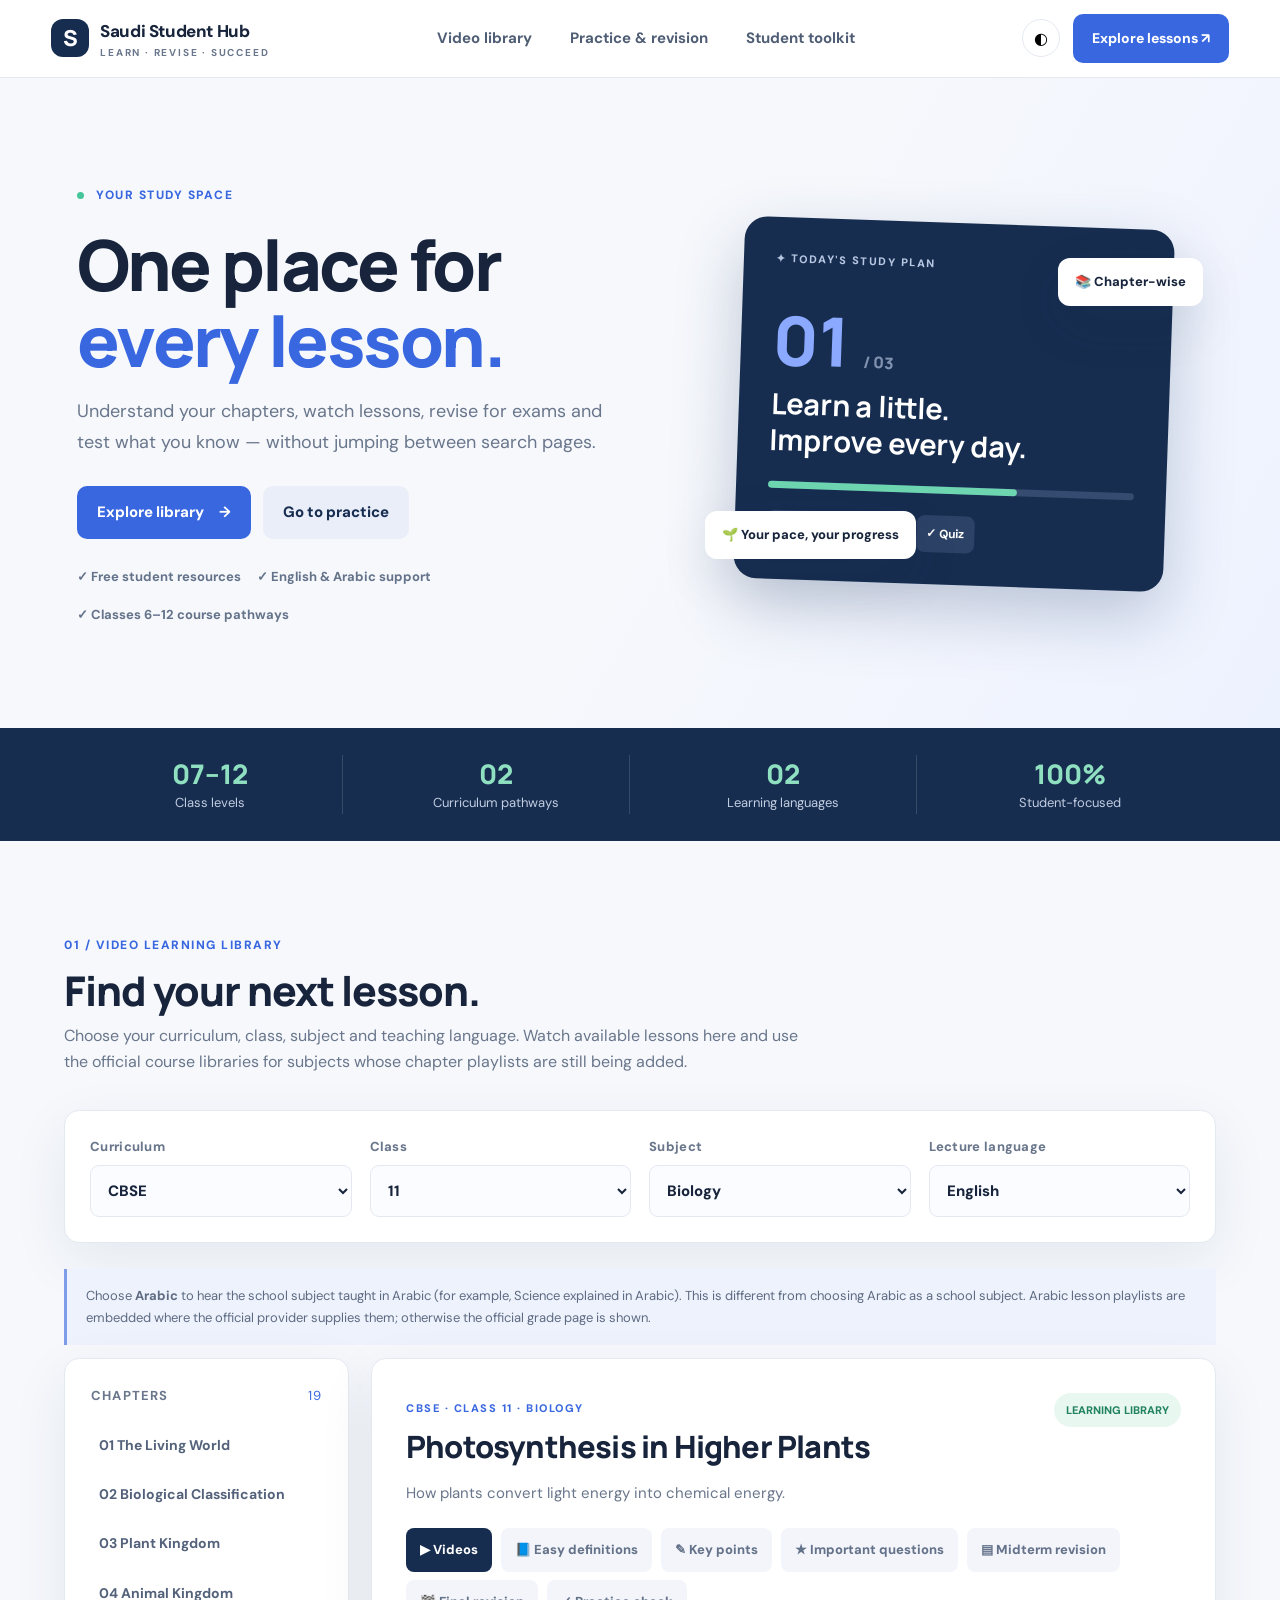
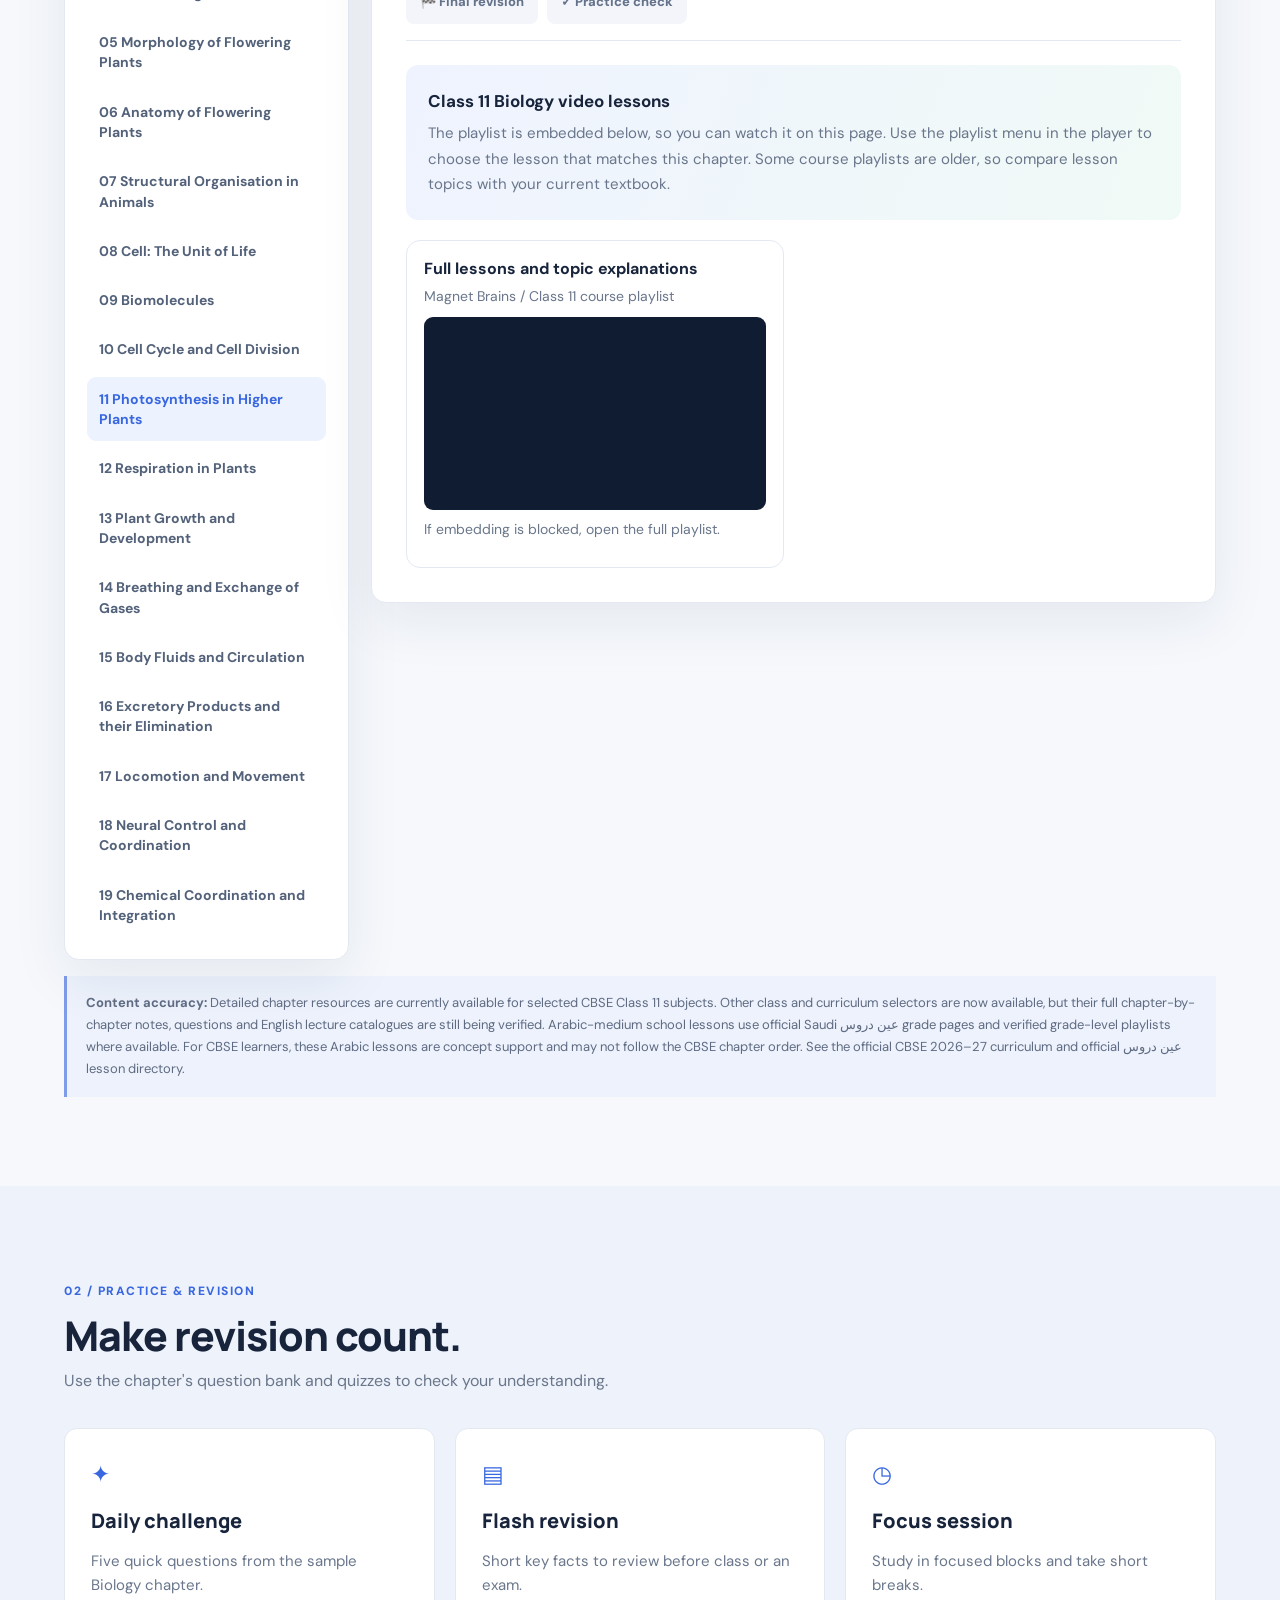
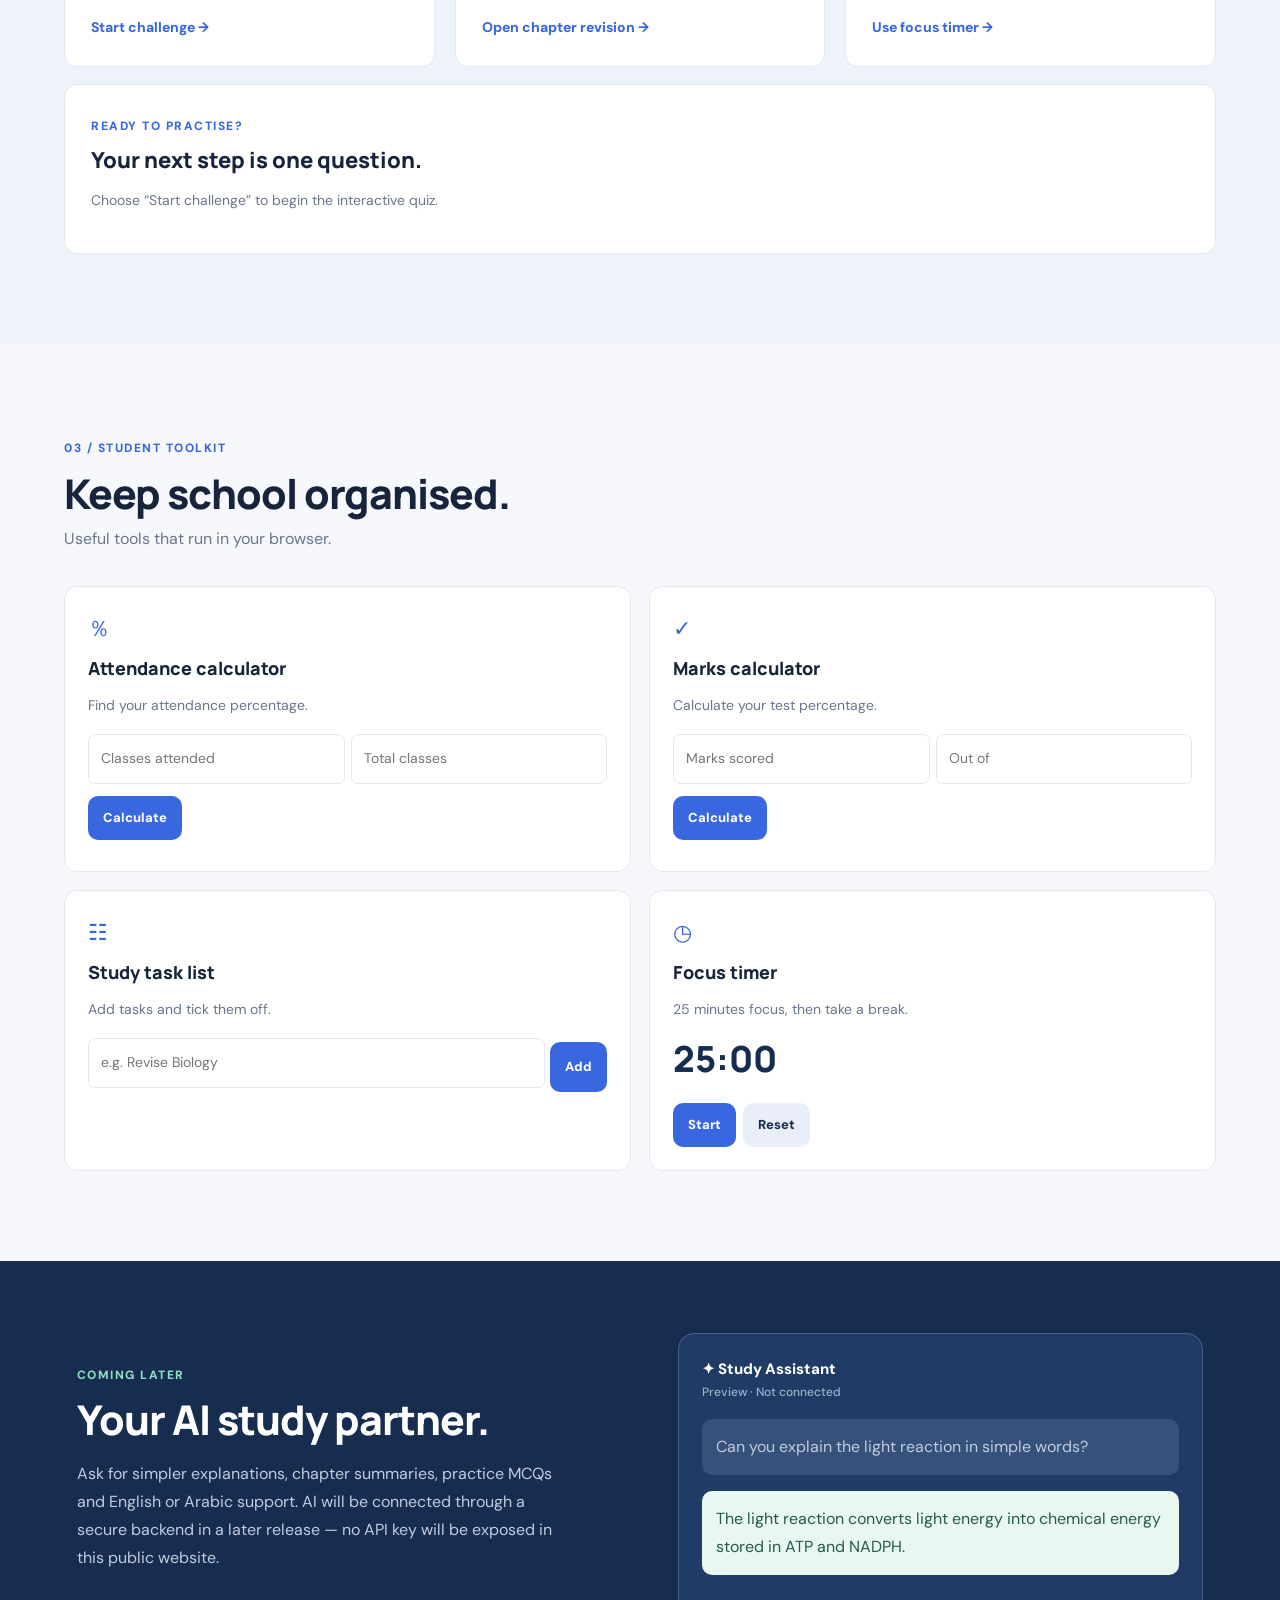
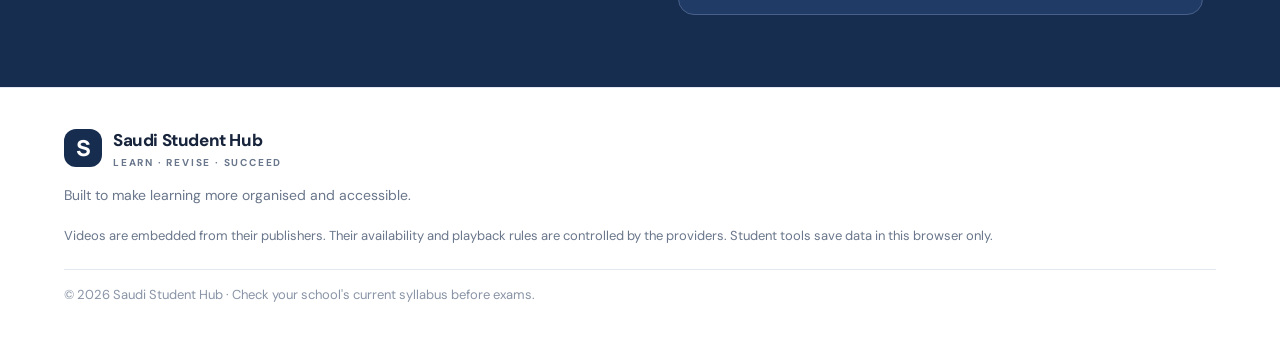
==== commit 73a532ad: "Reorganize navigation and learning library labels" ====
--- a/index.html
+++ b/index.html
@@ -6,17 +6,17 @@
 <title>Saudi Student Hub | Learn. Revise. Succeed.</title><link rel="stylesheet" href="style.css">
 </head>
 <body>
-<header class="topbar"><a class="brand" href="#home"><span class="brandmark">S</span><span>Saudi Student Hub<small>LEARN · REVISE · SUCCEED</small></span></a><nav><a href="#library">Library</a><a href="#practice">Practice</a><a href="#tools">Student tools</a></nav><div class="top-actions"><button id="themeToggle" class="icon-btn" aria-label="Toggle theme">◐</button><a class="primary-link" href="#library">Start learning ↗</a></div></header>
+<header class="topbar"><a class="brand" href="#home"><span class="brandmark">S</span><span>Saudi Student Hub<small>LEARN · REVISE · SUCCEED</small></span></a><nav><a href="#library">Video library</a><a href="#practice">Practice & revision</a><a href="#tools">Student toolkit</a></nav><div class="top-actions"><button id="themeToggle" class="icon-btn" aria-label="Toggle theme">◐</button><a class="primary-link" href="#library">Explore lessons ↗</a></div></header>
 <main id="home">
 <section class="hero"><div class="hero-copy"><span class="eyebrow"><i></i> YOUR STUDY SPACE</span><h1>One place for<br><em>every lesson.</em></h1><p>Understand your chapters, watch lessons, revise for exams and test what you know — without jumping between search pages.</p><div class="hero-actions"><a class="btn primary" href="#library">Explore library <b>→</b></a><a class="btn secondary" href="#practice">Go to practice</a></div><div class="hero-meta"><span>✓ Free student resources</span><span>✓ English & Arabic support</span><span>✓ Classes 6–12 course pathways</span></div></div><div class="hero-art"><div class="art-card"><div class="art-head"><span>✦ TODAY'S STUDY PLAN</span><span class="status">READY</span></div><div class="art-number">01 <small>/ 03</small></div><h3>Learn a little.<br>Improve every day.</h3><div class="art-progress"><span></span></div><div class="art-tags"><b>▶ Video</b><b>✎ Notes</b><b>✓ Quiz</b></div></div><div class="bubble bubble-one">📚 Chapter-wise</div><div class="bubble bubble-two">🌱 Your pace, your progress</div></div></section>
 <section class="stats"><div><b>07–12</b><span>Class levels</span></div><div><b>02</b><span>Curriculum pathways</span></div><div><b>02</b><span>Learning languages</span></div><div><b>100%</b><span>Student-focused</span></div></section>
-<section id="library" class="section"><div class="section-title"><div><span class="eyebrow">01 / LEARNING LIBRARY</span><h2>Choose what you're studying.</h2><p>Choose a curriculum, class, subject and lecture language. Existing detailed samples are available for selected CBSE Class 11 subjects; other classes have a course pathway while their chapter catalogues are verified.</p></div></div>
+<section id="library" class="section"><div class="section-title"><div><span class="eyebrow">01 / VIDEO LEARNING LIBRARY</span><h2>Find your next lesson.</h2><p>Choose your curriculum, class, subject and teaching language. Watch available lessons here and use the official course libraries for subjects whose chapter playlists are still being added.</p></div></div>
 <div class="selector-panel"><label>Curriculum<select id="curriculum"><option>CBSE</option><option>Saudi curriculum</option></select></label><label>Class<select id="classSelect"><option>6</option><option>7</option><option>8</option><option>9</option><option>10</option><option selected>11</option><option>12</option></select></label><label>Subject<select id="subjectSelect"><option>Biology</option><option>Chemistry</option><option>Physics</option><option>Mathematics</option><option>English</option><option>Arabic</option></select></label><label>Lecture language<select id="languageSelect"><option>English</option><option>Arabic</option></select></label></div>
 <p class="scope-note">Choose <b>Arabic</b> to hear the school subject taught in Arabic (for example, Science explained in Arabic). This is different from choosing Arabic as a school subject. Arabic lesson playlists are embedded where the official provider supplies them; otherwise the official grade page is shown.</p>
 <div class="learning-layout"><aside class="chapter-panel"><div class="panel-heading"><b>CHAPTERS</b><span id="chapterCount">08</span></div><div id="chapterList"></div></aside><article id="chapterArea" class="chapter-area" aria-live="polite"></article></div>
 <div class="scope-note"><b>Content accuracy:</b> Detailed chapter resources are currently available for selected CBSE Class 11 subjects. Other class and curriculum selectors are now available, but their full chapter-by-chapter notes, questions and English lecture catalogues are still being verified. Arabic-medium school lessons use official Saudi عين دروس grade pages and verified grade-level playlists where available. For CBSE learners, these Arabic lessons are concept support and may not follow the CBSE chapter order. See the <a href="https://cbseacademic.nic.in/curriculum_2027.html" target="_blank" rel="noopener">official CBSE 2026–27 curriculum</a> and <a href="https://www.ientv.edu.sa/ar/doros" target="_blank" rel="noopener">official عين دروس lesson directory</a>.</div>
 </section>
-<section id="practice" class="section practice-section"><div class="section-title"><div><span class="eyebrow">02 / ACTIVE RECALL</span><h2>Make revision count.</h2><p>Use the chapter's question bank and quizzes to check your understanding.</p></div></div><div class="practice-grid"><div class="practice-card"><span class="card-icon">✦</span><h3>Daily challenge</h3><p>Five quick questions from the sample Biology chapter.</p><button class="text-btn" id="dailyQuiz">Start challenge →</button></div><div class="practice-card"><span class="card-icon">▤</span><h3>Flash revision</h3><p>Short key facts to review before class or an exam.</p><a class="text-btn" href="#library">Open chapter revision →</a></div><div class="practice-card"><span class="card-icon">◷</span><h3>Focus session</h3><p>Study in focused blocks and take short breaks.</p><a class="text-btn" href="#tools">Use focus timer →</a></div></div><div id="quizArea" class="quiz-area"><div><span class="eyebrow">READY TO PRACTISE?</span><h3>Your next step is one question.</h3><p>Choose “Start challenge” to begin the interactive quiz.</p></div></div></section>
+<section id="practice" class="section practice-section"><div class="section-title"><div><span class="eyebrow">02 / PRACTICE & REVISION</span><h2>Make revision count.</h2><p>Use the chapter's question bank and quizzes to check your understanding.</p></div></div><div class="practice-grid"><div class="practice-card"><span class="card-icon">✦</span><h3>Daily challenge</h3><p>Five quick questions from the sample Biology chapter.</p><button class="text-btn" id="dailyQuiz">Start challenge →</button></div><div class="practice-card"><span class="card-icon">▤</span><h3>Flash revision</h3><p>Short key facts to review before class or an exam.</p><a class="text-btn" href="#library">Open chapter revision →</a></div><div class="practice-card"><span class="card-icon">◷</span><h3>Focus session</h3><p>Study in focused blocks and take short breaks.</p><a class="text-btn" href="#tools">Use focus timer →</a></div></div><div id="quizArea" class="quiz-area"><div><span class="eyebrow">READY TO PRACTISE?</span><h3>Your next step is one question.</h3><p>Choose “Start challenge” to begin the interactive quiz.</p></div></div></section>
 <section id="tools" class="section tools-section"><div class="section-title"><div><span class="eyebrow">03 / STUDENT TOOLKIT</span><h2>Keep school organised.</h2><p>Useful tools that run in your browser.</p></div></div><div class="tools-grid"><div class="tool-card"><span class="tool-symbol">％</span><h3>Attendance calculator</h3><p>Find your attendance percentage.</p><div class="two-inputs"><input id="attended" type="number" min="0" placeholder="Classes attended"><input id="total" type="number" min="1" placeholder="Total classes"></div><button class="btn primary small" id="attendanceBtn">Calculate</button><output id="attendanceResult"></output></div><div class="tool-card"><span class="tool-symbol">✓</span><h3>Marks calculator</h3><p>Calculate your test percentage.</p><div class="two-inputs"><input id="marks" type="number" min="0" placeholder="Marks scored"><input id="outOf" type="number" min="1" placeholder="Out of"></div><button class="btn primary small" id="marksBtn">Calculate</button><output id="marksResult"></output></div><div class="tool-card"><span class="tool-symbol">☷</span><h3>Study task list</h3><p>Add tasks and tick them off.</p><form id="taskForm" class="task-form"><input id="taskInput" placeholder="e.g. Revise Biology" maxlength="80" required><button class="btn primary small">Add</button></form><ul id="taskList"></ul></div><div class="tool-card"><span class="tool-symbol">◷</span><h3>Focus timer</h3><p>25 minutes focus, then take a break.</p><div id="timer">25:00</div><div class="timer-buttons"><button id="timerStart" class="btn primary small">Start</button><button id="timerReset" class="btn secondary small">Reset</button></div></div></div></section>
 <section class="assistant"><div><span class="eyebrow">COMING LATER</span><h2>Your AI study partner.</h2><p>Ask for simpler explanations, chapter summaries, practice MCQs and English or Arabic support. AI will be connected through a secure backend in a later release — no API key will be exposed in this public website.</p></div><div class="chat-preview"><div class="chat-title">✦ Study Assistant <small>Preview · Not connected</small></div><p class="chat-bubble">Can you explain the light reaction in simple words?</p><p class="chat-bubble reply">The light reaction converts light energy into chemical energy stored in ATP and NADPH.</p></div></section>
 </main><footer><a class="brand" href="#home"><span class="brandmark">S</span><span>Saudi Student Hub<small>LEARN · REVISE · SUCCEED</small></span></a><p>Built to make learning more organised and accessible.</p><small>Videos are embedded from their publishers. Their availability and playback rules are controlled by the providers. Student tools save data in this browser only.</small><div class="footer-bottom">© <span id="year"></span> Saudi Student Hub · Check your school's current syllabus before exams.</div></footer>
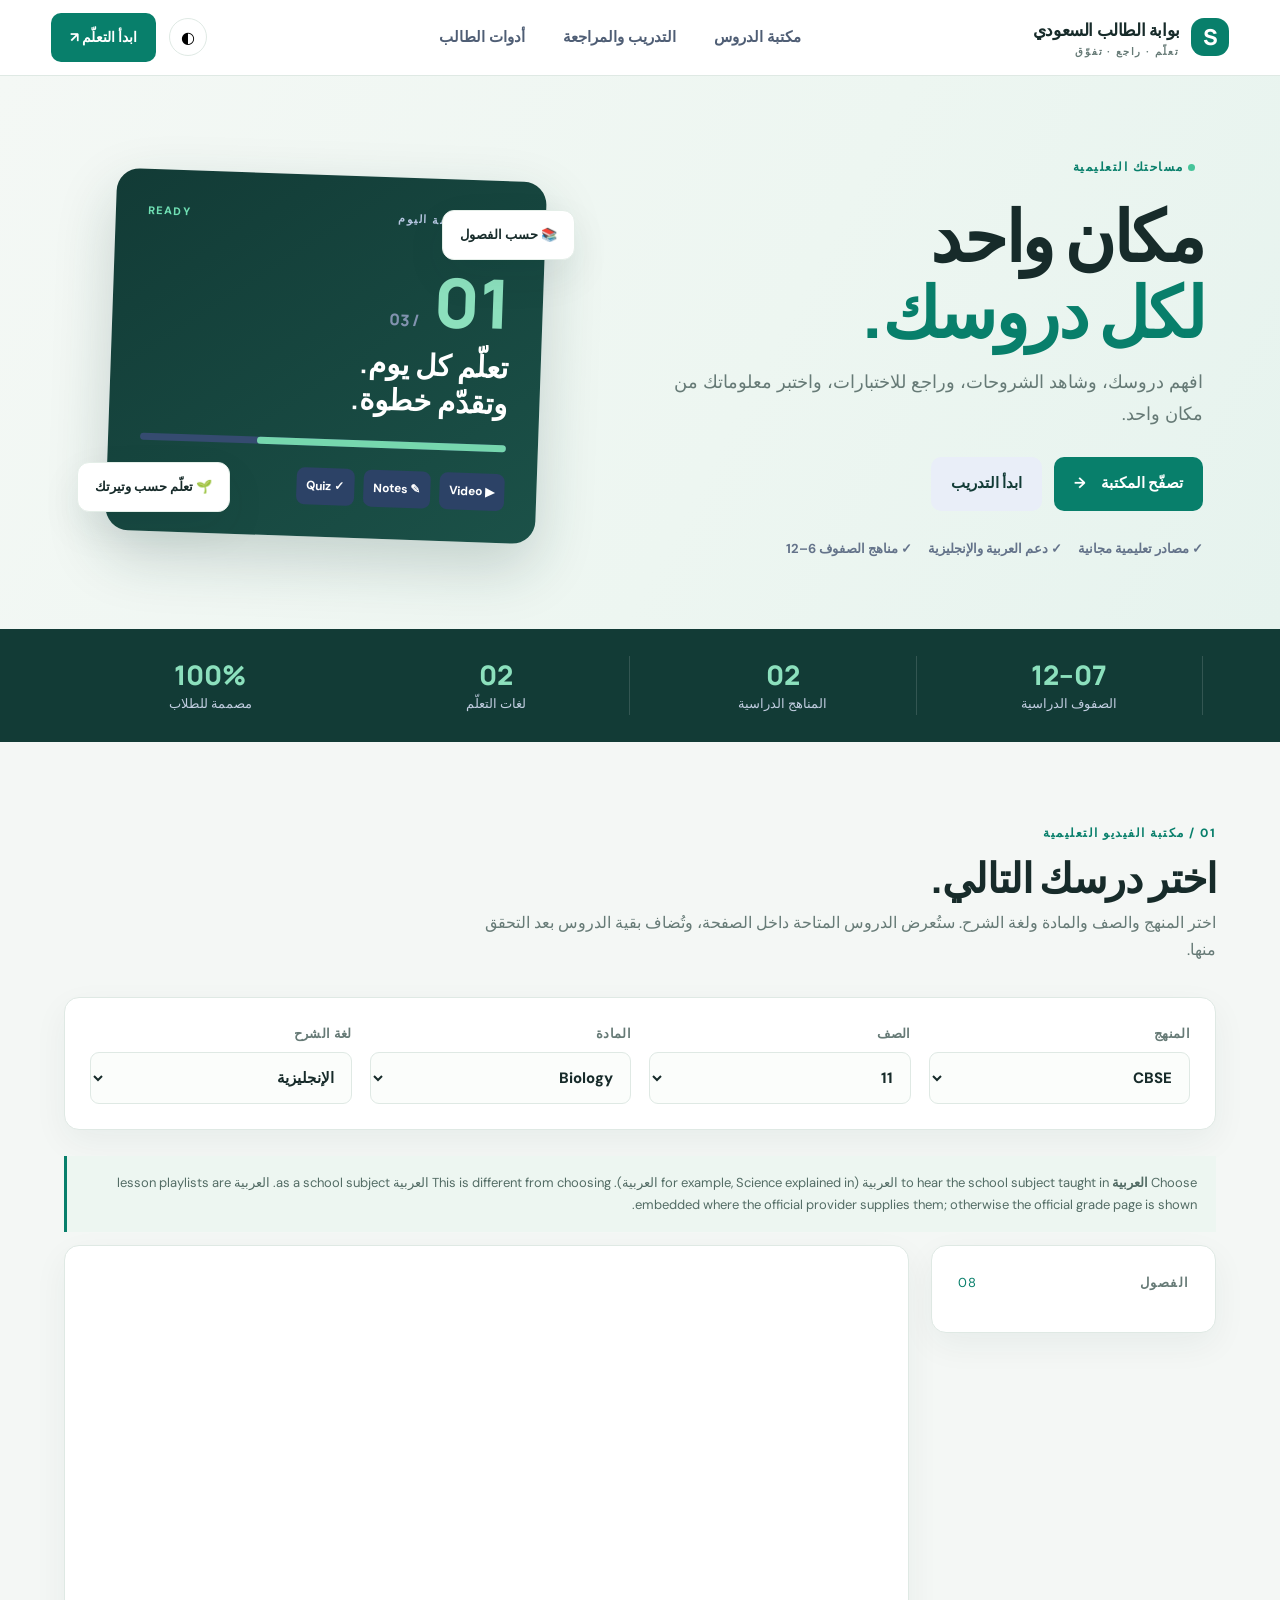
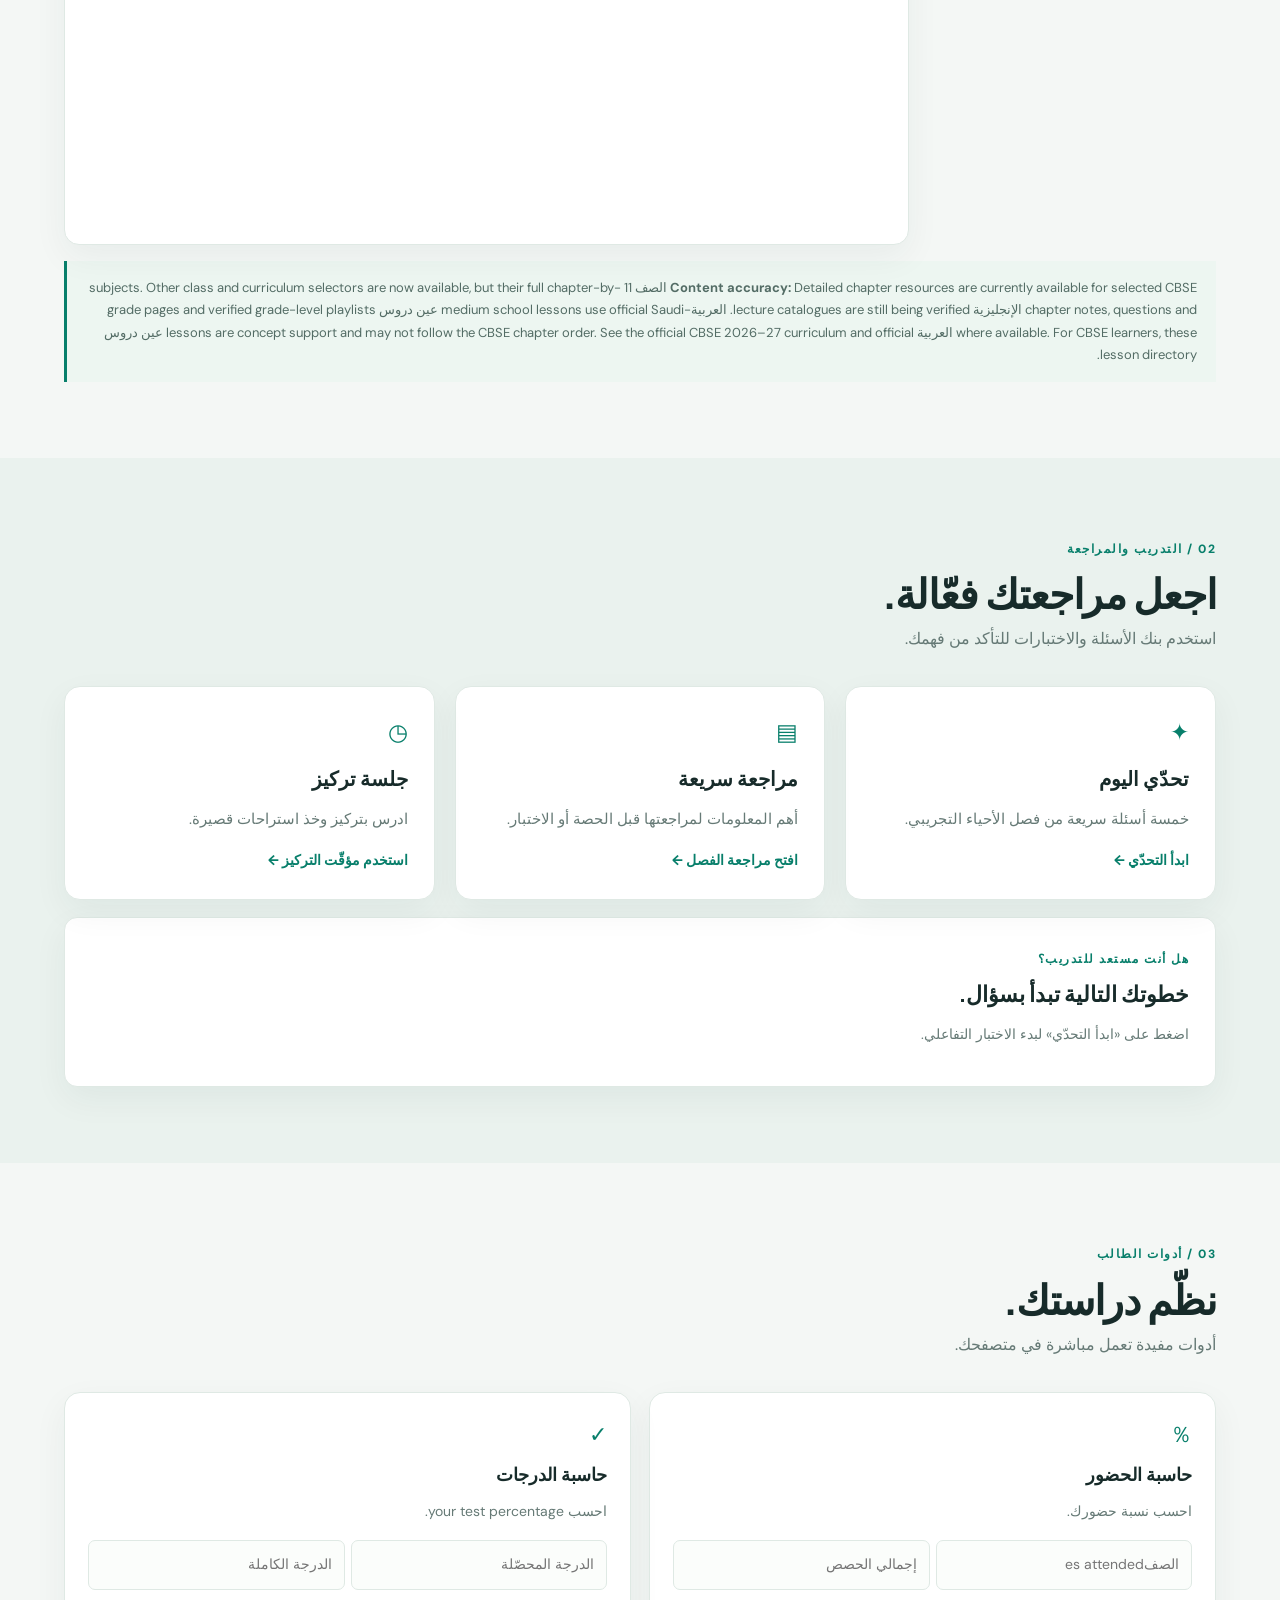
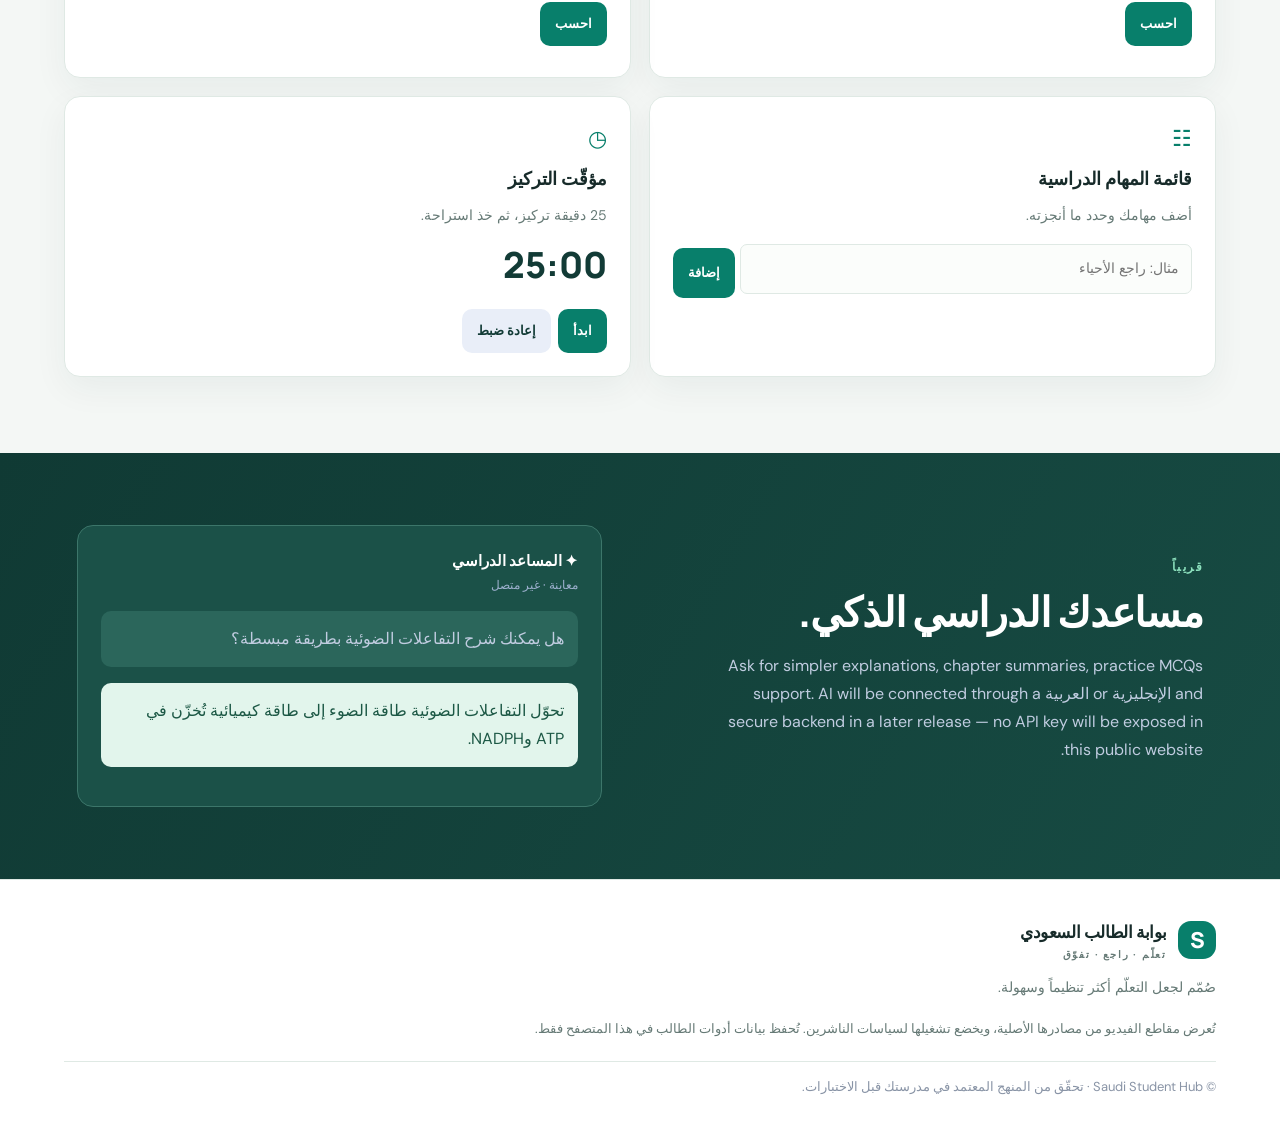
==== commit 7f034c4f: "Translate Saudi Student Hub interface into Arabic" ====
--- a/index.html
+++ b/index.html
@@ -1,23 +1,23 @@
 <!doctype html>
-<html lang="en">
+<html lang="ar" dir="rtl">
 <head>
 <meta charset="utf-8"><meta name="viewport" content="width=device-width,initial-scale=1">
 <meta name="description" content="Saudi Student Hub: organised chapter lessons, embedded videos, notes, revision and practice.">
-<title>Saudi Student Hub | Learn. Revise. Succeed.</title><link rel="stylesheet" href="style.css">
+<title>بوابة الطالب السعودي | تعلّم وراجع وتفوّق</title><link rel="stylesheet" href="style.css">
 </head>
 <body>
-<header class="topbar"><a class="brand" href="#home"><span class="brandmark">S</span><span>Saudi Student Hub<small>LEARN · REVISE · SUCCEED</small></span></a><nav><a href="#library">Video library</a><a href="#practice">Practice & revision</a><a href="#tools">Student toolkit</a></nav><div class="top-actions"><button id="themeToggle" class="icon-btn" aria-label="Toggle theme">◐</button><a class="primary-link" href="#library">Explore lessons ↗</a></div></header>
+<header class="topbar"><a class="brand" href="#home"><span class="brandmark">S</span><span>بوابة الطالب السعودي<small>تعلّم · راجع · تفوّق</small></span></a><nav><a href="#library">مكتبة الدروس</a><a href="#practice">التدريب والمراجعة</a><a href="#tools">أدوات الطالب</a></nav><div class="top-actions"><button id="themeToggle" class="icon-btn" aria-label="تغيير المظهر">◐</button><a class="primary-link" href="#library">ابدأ التعلّم ↗</a></div></header>
 <main id="home">
-<section class="hero"><div class="hero-copy"><span class="eyebrow"><i></i> YOUR STUDY SPACE</span><h1>One place for<br><em>every lesson.</em></h1><p>Understand your chapters, watch lessons, revise for exams and test what you know — without jumping between search pages.</p><div class="hero-actions"><a class="btn primary" href="#library">Explore library <b>→</b></a><a class="btn secondary" href="#practice">Go to practice</a></div><div class="hero-meta"><span>✓ Free student resources</span><span>✓ English & Arabic support</span><span>✓ Classes 6–12 course pathways</span></div></div><div class="hero-art"><div class="art-card"><div class="art-head"><span>✦ TODAY'S STUDY PLAN</span><span class="status">READY</span></div><div class="art-number">01 <small>/ 03</small></div><h3>Learn a little.<br>Improve every day.</h3><div class="art-progress"><span></span></div><div class="art-tags"><b>▶ Video</b><b>✎ Notes</b><b>✓ Quiz</b></div></div><div class="bubble bubble-one">📚 Chapter-wise</div><div class="bubble bubble-two">🌱 Your pace, your progress</div></div></section>
-<section class="stats"><div><b>07–12</b><span>Class levels</span></div><div><b>02</b><span>Curriculum pathways</span></div><div><b>02</b><span>Learning languages</span></div><div><b>100%</b><span>Student-focused</span></div></section>
-<section id="library" class="section"><div class="section-title"><div><span class="eyebrow">01 / VIDEO LEARNING LIBRARY</span><h2>Find your next lesson.</h2><p>Choose your curriculum, class, subject and teaching language. Watch available lessons here and use the official course libraries for subjects whose chapter playlists are still being added.</p></div></div>
-<div class="selector-panel"><label>Curriculum<select id="curriculum"><option>CBSE</option><option>Saudi curriculum</option></select></label><label>Class<select id="classSelect"><option>6</option><option>7</option><option>8</option><option>9</option><option>10</option><option selected>11</option><option>12</option></select></label><label>Subject<select id="subjectSelect"><option>Biology</option><option>Chemistry</option><option>Physics</option><option>Mathematics</option><option>English</option><option>Arabic</option></select></label><label>Lecture language<select id="languageSelect"><option>English</option><option>Arabic</option></select></label></div>
-<p class="scope-note">Choose <b>Arabic</b> to hear the school subject taught in Arabic (for example, Science explained in Arabic). This is different from choosing Arabic as a school subject. Arabic lesson playlists are embedded where the official provider supplies them; otherwise the official grade page is shown.</p>
-<div class="learning-layout"><aside class="chapter-panel"><div class="panel-heading"><b>CHAPTERS</b><span id="chapterCount">08</span></div><div id="chapterList"></div></aside><article id="chapterArea" class="chapter-area" aria-live="polite"></article></div>
-<div class="scope-note"><b>Content accuracy:</b> Detailed chapter resources are currently available for selected CBSE Class 11 subjects. Other class and curriculum selectors are now available, but their full chapter-by-chapter notes, questions and English lecture catalogues are still being verified. Arabic-medium school lessons use official Saudi عين دروس grade pages and verified grade-level playlists where available. For CBSE learners, these Arabic lessons are concept support and may not follow the CBSE chapter order. See the <a href="https://cbseacademic.nic.in/curriculum_2027.html" target="_blank" rel="noopener">official CBSE 2026–27 curriculum</a> and <a href="https://www.ientv.edu.sa/ar/doros" target="_blank" rel="noopener">official عين دروس lesson directory</a>.</div>
+<section class="hero"><div class="hero-copy"><span class="eyebrow"><i></i> مساحتك التعليمية</span><h1>مكان واحد<br><em>لكل دروسك.</em></h1><p>افهم دروسك، وشاهد الشروحات، وراجع للاختبارات، واختبر معلوماتك من مكان واحد.</p><div class="hero-actions"><a class="btn primary" href="#library">تصفّح المكتبة <b>→</b></a><a class="btn secondary" href="#practice">ابدأ التدريب</a></div><div class="hero-meta"><span>✓ مصادر تعليمية مجانية</span><span>✓ دعم العربية والإنجليزية</span><span>✓ مناهج الصفوف 6–12</span></div></div><div class="hero-art"><div class="art-card"><div class="art-head"><span>✦ خطة دراسة اليوم</span><span class="status">READY</span></div><div class="art-number">01 <small>/ 03</small></div><h3>تعلّم كل يوم.<br>وتقدّم خطوة.</h3><div class="art-progress"><span></span></div><div class="art-tags"><b>▶ Video</b><b>✎ Notes</b><b>✓ Quiz</b></div></div><div class="bubble bubble-one">📚 حسب الفصول</div><div class="bubble bubble-two">🌱 تعلّم حسب وتيرتك</div></div></section>
+<section class="stats"><div><b>07–12</b><span>الصفوف الدراسية</span></div><div><b>02</b><span>المناهج الدراسية</span></div><div><b>02</b><span>لغات التعلّم</span></div><div><b>100%</b><span>مصممة للطلاب</span></div></section>
+<section id="library" class="section"><div class="section-title"><div><span class="eyebrow">01 / مكتبة الفيديو التعليمية</span><h2>اختر درسك التالي.</h2><p>اختر المنهج والصف والمادة ولغة الشرح. ستُعرض الدروس المتاحة داخل الصفحة، وتُضاف بقية الدروس بعد التحقق منها.</p></div></div>
+<div class="selector-panel"><label>المنهج<select id="curriculum"><option>CBSE</option><option>المنهج السعودي</option></select></label><label>الصف<select id="classSelect"><option>6</option><option>7</option><option>8</option><option>9</option><option>10</option><option selected>11</option><option>12</option></select></label><label>المادة<select id="subjectSelect"><option>Biology</option><option>Chemistry</option><option>Physics</option><option>Mathematics</option><option>الإنجليزية</option><option>العربية</option></select></label><label>لغة الشرح<select id="languageSelect"><option>الإنجليزية</option><option>العربية</option></select></label></div>
+<p class="scope-note">Choose <b>العربية</b> to hear the school subject taught in العربية (for example, Science explained in العربية). This is different from choosing العربية as a school subject. العربية lesson playlists are embedded where the official provider supplies them; otherwise the official grade page is shown.</p>
+<div class="learning-layout"><aside class="chapter-panel"><div class="panel-heading"><b>الفصول</b><span id="chapterCount">08</span></div><div id="chapterList"></div></aside><article id="chapterArea" class="chapter-area" aria-live="polite"></article></div>
+<div class="scope-note"><b>Content accuracy:</b> Detailed chapter resources are currently available for selected CBSE الصف 11 subjects. Other class and curriculum selectors are now available, but their full chapter-by-chapter notes, questions and الإنجليزية lecture catalogues are still being verified. العربية-medium school lessons use official Saudi عين دروس grade pages and verified grade-level playlists where available. For CBSE learners, these العربية lessons are concept support and may not follow the CBSE chapter order. See the <a href="https://cbseacademic.nic.in/curriculum_2027.html" target="_blank" rel="noopener">official CBSE 2026–27 curriculum</a> and <a href="https://www.ientv.edu.sa/ar/doros" target="_blank" rel="noopener">official عين دروس lesson directory</a>.</div>
 </section>
-<section id="practice" class="section practice-section"><div class="section-title"><div><span class="eyebrow">02 / PRACTICE & REVISION</span><h2>Make revision count.</h2><p>Use the chapter's question bank and quizzes to check your understanding.</p></div></div><div class="practice-grid"><div class="practice-card"><span class="card-icon">✦</span><h3>Daily challenge</h3><p>Five quick questions from the sample Biology chapter.</p><button class="text-btn" id="dailyQuiz">Start challenge →</button></div><div class="practice-card"><span class="card-icon">▤</span><h3>Flash revision</h3><p>Short key facts to review before class or an exam.</p><a class="text-btn" href="#library">Open chapter revision →</a></div><div class="practice-card"><span class="card-icon">◷</span><h3>Focus session</h3><p>Study in focused blocks and take short breaks.</p><a class="text-btn" href="#tools">Use focus timer →</a></div></div><div id="quizArea" class="quiz-area"><div><span class="eyebrow">READY TO PRACTISE?</span><h3>Your next step is one question.</h3><p>Choose “Start challenge” to begin the interactive quiz.</p></div></div></section>
-<section id="tools" class="section tools-section"><div class="section-title"><div><span class="eyebrow">03 / STUDENT TOOLKIT</span><h2>Keep school organised.</h2><p>Useful tools that run in your browser.</p></div></div><div class="tools-grid"><div class="tool-card"><span class="tool-symbol">％</span><h3>Attendance calculator</h3><p>Find your attendance percentage.</p><div class="two-inputs"><input id="attended" type="number" min="0" placeholder="Classes attended"><input id="total" type="number" min="1" placeholder="Total classes"></div><button class="btn primary small" id="attendanceBtn">Calculate</button><output id="attendanceResult"></output></div><div class="tool-card"><span class="tool-symbol">✓</span><h3>Marks calculator</h3><p>Calculate your test percentage.</p><div class="two-inputs"><input id="marks" type="number" min="0" placeholder="Marks scored"><input id="outOf" type="number" min="1" placeholder="Out of"></div><button class="btn primary small" id="marksBtn">Calculate</button><output id="marksResult"></output></div><div class="tool-card"><span class="tool-symbol">☷</span><h3>Study task list</h3><p>Add tasks and tick them off.</p><form id="taskForm" class="task-form"><input id="taskInput" placeholder="e.g. Revise Biology" maxlength="80" required><button class="btn primary small">Add</button></form><ul id="taskList"></ul></div><div class="tool-card"><span class="tool-symbol">◷</span><h3>Focus timer</h3><p>25 minutes focus, then take a break.</p><div id="timer">25:00</div><div class="timer-buttons"><button id="timerStart" class="btn primary small">Start</button><button id="timerReset" class="btn secondary small">Reset</button></div></div></div></section>
-<section class="assistant"><div><span class="eyebrow">COMING LATER</span><h2>Your AI study partner.</h2><p>Ask for simpler explanations, chapter summaries, practice MCQs and English or Arabic support. AI will be connected through a secure backend in a later release — no API key will be exposed in this public website.</p></div><div class="chat-preview"><div class="chat-title">✦ Study Assistant <small>Preview · Not connected</small></div><p class="chat-bubble">Can you explain the light reaction in simple words?</p><p class="chat-bubble reply">The light reaction converts light energy into chemical energy stored in ATP and NADPH.</p></div></section>
-</main><footer><a class="brand" href="#home"><span class="brandmark">S</span><span>Saudi Student Hub<small>LEARN · REVISE · SUCCEED</small></span></a><p>Built to make learning more organised and accessible.</p><small>Videos are embedded from their publishers. Their availability and playback rules are controlled by the providers. Student tools save data in this browser only.</small><div class="footer-bottom">© <span id="year"></span> Saudi Student Hub · Check your school's current syllabus before exams.</div></footer>
+<section id="practice" class="section practice-section"><div class="section-title"><div><span class="eyebrow">02 / التدريب والمراجعة</span><h2>اجعل مراجعتك فعّالة.</h2><p>استخدم بنك الأسئلة والاختبارات للتأكد من فهمك.</p></div></div><div class="practice-grid"><div class="practice-card"><span class="card-icon">✦</span><h3>تحدّي اليوم</h3><p>خمسة أسئلة سريعة من فصل الأحياء التجريبي.</p><button class="text-btn" id="dailyQuiz">ابدأ التحدّي ←</button></div><div class="practice-card"><span class="card-icon">▤</span><h3>مراجعة سريعة</h3><p>أهم المعلومات لمراجعتها قبل الحصة أو الاختبار.</p><a class="text-btn" href="#library">افتح مراجعة الفصل ←</a></div><div class="practice-card"><span class="card-icon">◷</span><h3>جلسة تركيز</h3><p>ادرس بتركيز وخذ استراحات قصيرة.</p><a class="text-btn" href="#tools">استخدم مؤقّت التركيز ←</a></div></div><div id="quizArea" class="quiz-area"><div><span class="eyebrow">هل أنت مستعد للتدريب؟</span><h3>خطوتك التالية تبدأ بسؤال.</h3><p>اضغط على «ابدأ التحدّي» لبدء الاختبار التفاعلي.</p></div></div></section>
+<section id="tools" class="section tools-section"><div class="section-title"><div><span class="eyebrow">03 / أدوات الطالب</span><h2>نظّم دراستك.</h2><p>أدوات مفيدة تعمل مباشرة في متصفحك.</p></div></div><div class="tools-grid"><div class="tool-card"><span class="tool-symbol">％</span><h3>حاسبة الحضور</h3><p>احسب نسبة حضورك.</p><div class="two-inputs"><input id="attended" type="number" min="0" placeholder="الصفes attended"><input id="total" type="number" min="1" placeholder="إجمالي الحصص"></div><button class="btn primary small" id="attendanceBtn">احسب</button><output id="attendanceResult"></output></div><div class="tool-card"><span class="tool-symbol">✓</span><h3>حاسبة الدرجات</h3><p>احسب your test percentage.</p><div class="two-inputs"><input id="marks" type="number" min="0" placeholder="الدرجة المحصّلة"><input id="outOf" type="number" min="1" placeholder="الدرجة الكاملة"></div><button class="btn primary small" id="marksBtn">احسب</button><output id="marksResult"></output></div><div class="tool-card"><span class="tool-symbol">☷</span><h3>قائمة المهام الدراسية</h3><p>أضف مهامك وحدد ما أنجزته.</p><form id="taskForm" class="task-form"><input id="taskInput" placeholder="مثال: راجع الأحياء" maxlength="80" required><button class="btn primary small">إضافة</button></form><ul id="taskList"></ul></div><div class="tool-card"><span class="tool-symbol">◷</span><h3>مؤقّت التركيز</h3><p>25 دقيقة تركيز، ثم خذ استراحة.</p><div id="timer">25:00</div><div class="timer-buttons"><button id="timerابدأ" class="btn primary small">ابدأ</button><button id="timerإعادة ضبط" class="btn secondary small">إعادة ضبط</button></div></div></div></section>
+<section class="assistant"><div><span class="eyebrow">قريباً</span><h2>مساعدك الدراسي الذكي.</h2><p>Ask for simpler explanations, chapter summaries, practice MCQs and الإنجليزية or العربية support. AI will be connected through a secure backend in a later release — no API key will be exposed in this public website.</p></div><div class="chat-preview"><div class="chat-title">✦ المساعد الدراسي <small>معاينة · غير متصل</small></div><p class="chat-bubble">هل يمكنك شرح التفاعلات الضوئية بطريقة مبسطة؟</p><p class="chat-bubble reply">تحوّل التفاعلات الضوئية طاقة الضوء إلى طاقة كيميائية تُخزّن في ATP وNADPH.</p></div></section>
+</main><footer><a class="brand" href="#home"><span class="brandmark">S</span><span>بوابة الطالب السعودي<small>تعلّم · راجع · تفوّق</small></span></a><p>صُمّم لجعل التعلّم أكثر تنظيماً وسهولة.</p><small>تُعرض مقاطع الفيديو من مصادرها الأصلية، ويخضع تشغيلها لسياسات الناشرين. تُحفظ بيانات أدوات الطالب في هذا المتصفح فقط.</small><div class="footer-bottom">© <span id="year"></span> Saudi Student Hub · تحقّق من المنهج المعتمد في مدرستك قبل الاختبارات.</div></footer>
 <script src="script.js"></script></body></html>
--- a/style.css
+++ b/style.css
@@ -106,3 +106,50 @@
 .question h4{line-height:1.6}
 .revision-banner p{line-height:1.7}
 .tabs{flex-wrap:wrap;row-gap:8px}
+
+
+/* Saudi Student Hub refresh — emerald, deep-ink and warm neutral palette */
+:root{--bg:#f4f7f5;--surface:#fff;--ink:#172b2a;--muted:#667a76;--line:#dfe9e4;--navy:#123b36;--blue:#087f6b;--mint:#dff4eb;--purple:#e8f2ed;--shadow:0 16px 42px rgba(18,59,54,.075)}
+body{background:var(--bg);color:var(--ink)}
+.topbar{background:rgba(255,255,255,.96);border-color:var(--line);height:76px}
+.brandmark{background:#087f6b;border-radius:13px}
+.topbar nav a{padding:9px 0;position:relative}.topbar nav a:hover{color:#087f6b}
+.primary-link,.btn.primary{background:#087f6b}.primary-link:hover,.btn.primary:hover{background:#066858;transform:translateY(-1px)}
+.hero{background:linear-gradient(118deg,#f4f8f5 0%,#edf6f1 58%,#e6f3ee 100%);padding-top:76px;padding-bottom:70px}
+.hero h1 em{color:#087f6b}.hero-art{background:radial-gradient(circle,#d6eee4 0,transparent 67%)}
+.art-card{background:linear-gradient(145deg,#123b36,#1b5148);box-shadow:0 24px 60px rgba(18,59,54,.2)}
+.art-number{color:#8ce0bd}.art-progress span{background:#76d7ae}
+.bubble{border:1px solid #e4eee8}.stats{background:#123b36}.stats b{color:#8ce0bd}
+.section{padding-top:76px;padding-bottom:76px}
+.selector-panel,.chapter-panel,.chapter-area,.practice-card,.quiz-area,.tool-card{border-color:var(--line);box-shadow:0 12px 34px rgba(18,59,54,.055)}
+.selector-panel select,.tool-card input{background:#fbfdfb;border-color:#dfe9e4}
+.chapter-button.active,.chapter-button:hover{background:#e6f4ee;color:#087f6b}
+.chapter-tag{background:#e2f5ec;color:#167353}.tab.active{background:#123b36}
+.tab:not(.active):hover,.reveal:hover{background:#e6f4ee;color:#087f6b}
+.video-card{background:#fbfdfb;border-color:#dfe9e4}.video-frame{background:#102b27}
+.scope-note{background:#edf6f1;border-left-color:#087f6b;color:#536c65}
+.practice-section{background:#eaf2ee}.practice-card,.tool-card{border-radius:16px}
+.tool-symbol,.card-icon{color:#087f6b}#timer{color:#123b36}
+.assistant{background:linear-gradient(120deg,#103a34,#174b43)}.assistant .eyebrow{color:#8ce0bd}
+.chat-preview{background:#1b5148;border-color:#3c766a}.chat-bubble{background:#2b665b}
+.chat-bubble.reply{background:#e2f5ec;color:#1c5845}
+footer{background:#fff;border-color:var(--line)}
+.practice-card,.tool-card,.chapter-panel,.chapter-area,.selector-panel{transition:box-shadow .2s ease,transform .2s ease}
+.practice-card:hover,.tool-card:hover{transform:translateY(-3px);box-shadow:0 18px 40px rgba(18,59,54,.09)}
+.dark{--bg:#0d1918;--surface:#142422;--ink:#e8f2ee;--muted:#a3b9b1;--line:#29413c;--navy:#0b2824;--blue:#39b995;--mint:#173b32;--purple:#1b332e;--shadow:0 18px 48px rgba(0,0,0,.22)}
+.dark .topbar,.dark footer,.dark .chapter-panel,.dark .chapter-area,.dark .selector-panel,.dark .practice-card,.dark .quiz-area,.dark .tool-card{background:#142422;color:var(--ink);border-color:var(--line)}
+.dark .hero{background:linear-gradient(120deg,#101f1d,#142b26)}.dark .practice-section{background:#10201d}
+.dark .selector-panel select,.dark .chapter-button,.dark .quiz-option,.dark .tool-card input,.dark .tab:not(.active){background:#1b302c;color:var(--ink);border-color:var(--line)}
+.dark .scope-note{background:#1b302c;color:#b6c9c1}.dark .video-card,.dark .note{background:#182c28;border-color:var(--line)}
+.dark .chapter-button.active,.dark .chapter-button:hover{background:#21463d;color:#8ce0bd}.dark .tab.active{background:#087f6b}
+@media(max-width:900px){.topbar{padding:0 22px}.topbar nav{gap:16px}.hero{padding:58px 6vw;gap:25px}.section{padding:60px 5vw}.tools-grid{grid-template-columns:repeat(2,1fr)}}
+@media(max-width:650px){
+.topbar{height:auto;min-height:68px;flex-wrap:wrap;gap:10px;padding:12px 16px}.topbar nav{order:3;width:100%;justify-content:space-between;gap:8px;font-size:11px}
+.top-actions{margin-left:auto}.primary-link{padding:9px 11px;font-size:10px}.hero{grid-template-columns:1fr;padding:48px 22px 42px}
+.hero h1{letter-spacing:-2px}.hero-art{min-height:280px}.stats{grid-template-columns:repeat(2,1fr);padding:20px}
+.stats div:nth-child(2){border-right:0}.selector-panel{grid-template-columns:repeat(2,minmax(0,1fr));padding:14px}
+.learning-layout{grid-template-columns:1fr}.chapter-panel{padding:13px}#chapterList{display:flex;overflow-x:auto;padding-bottom:4px}
+.chapter-button{white-space:nowrap;flex:0 0 auto}.chapter-area{padding:17px;min-height:420px}.video-grid,.notes-grid{grid-template-columns:1fr}
+.practice-grid,.tools-grid{grid-template-columns:1fr}.assistant{grid-template-columns:1fr;padding:42px 22px;gap:22px}
+.section{padding:48px 18px}.section-title h2{font-size:29px}.chapter-top h2{font-size:22px}
+}
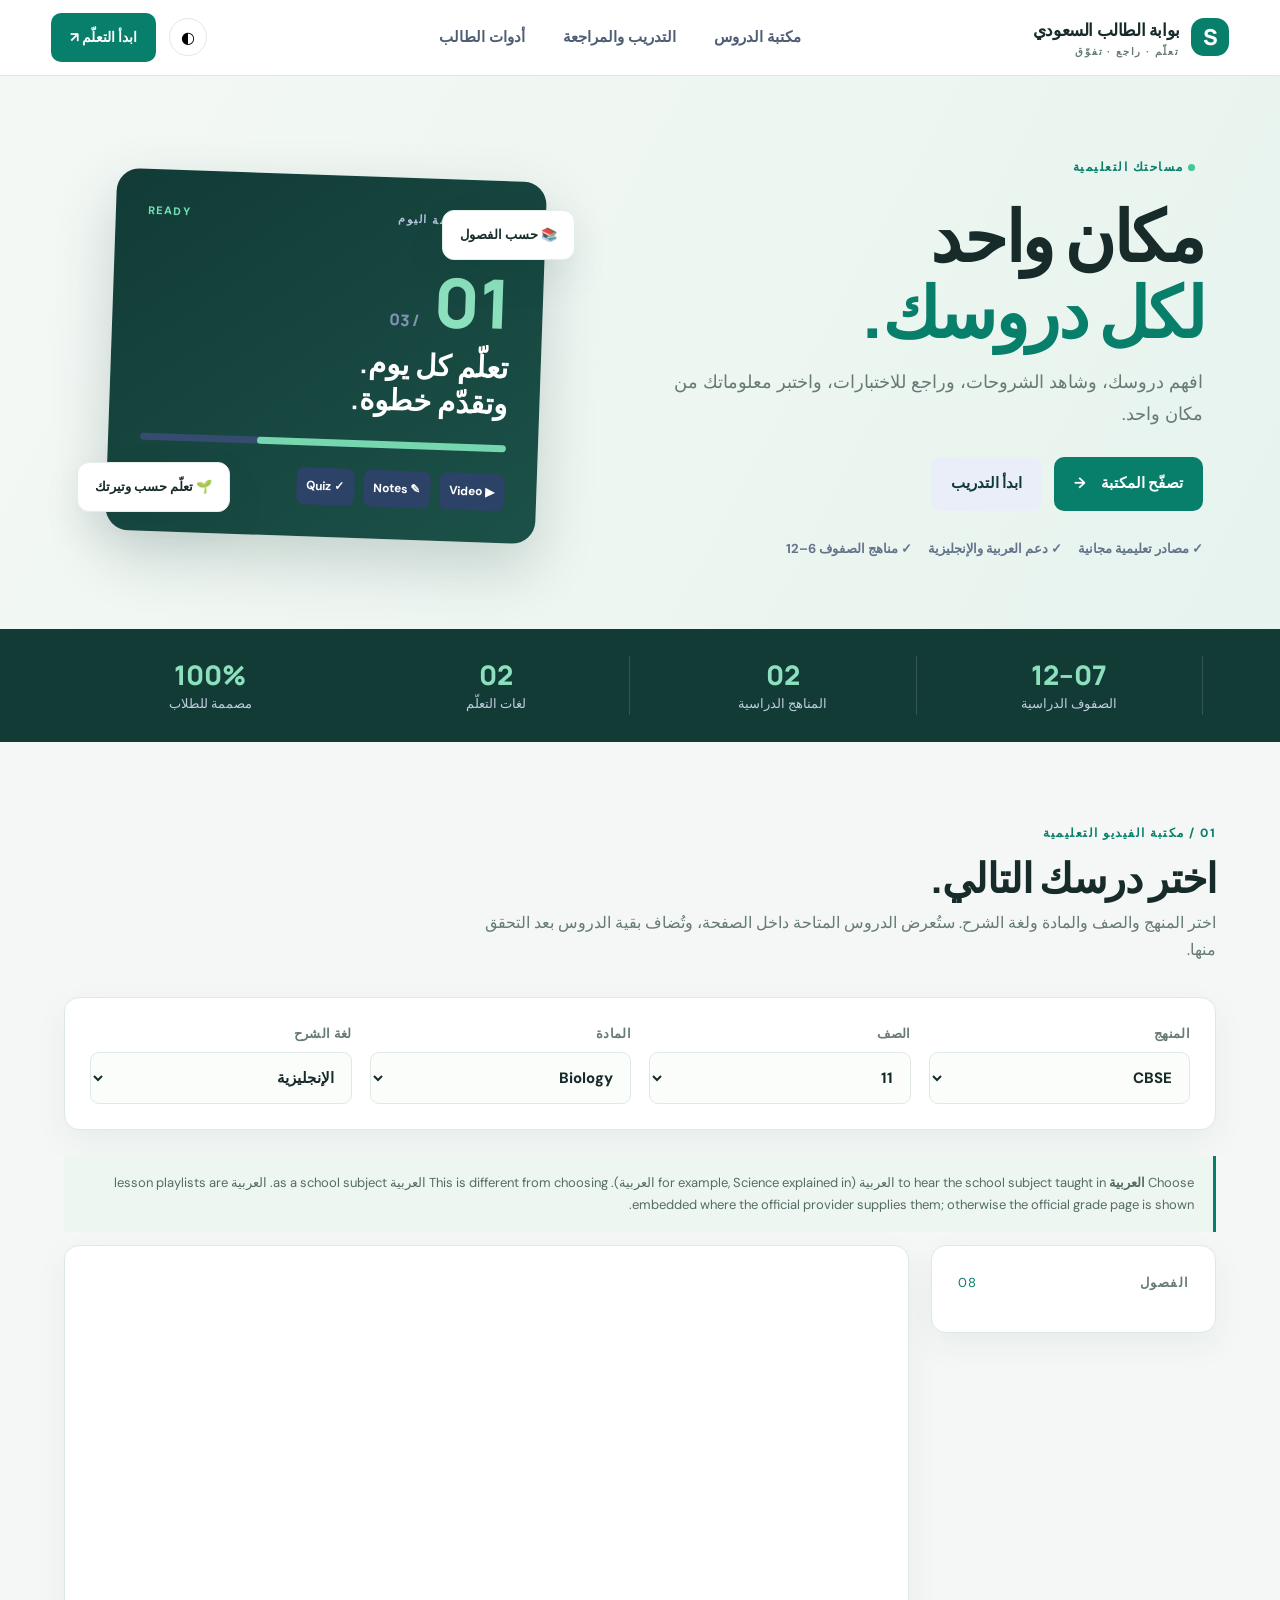
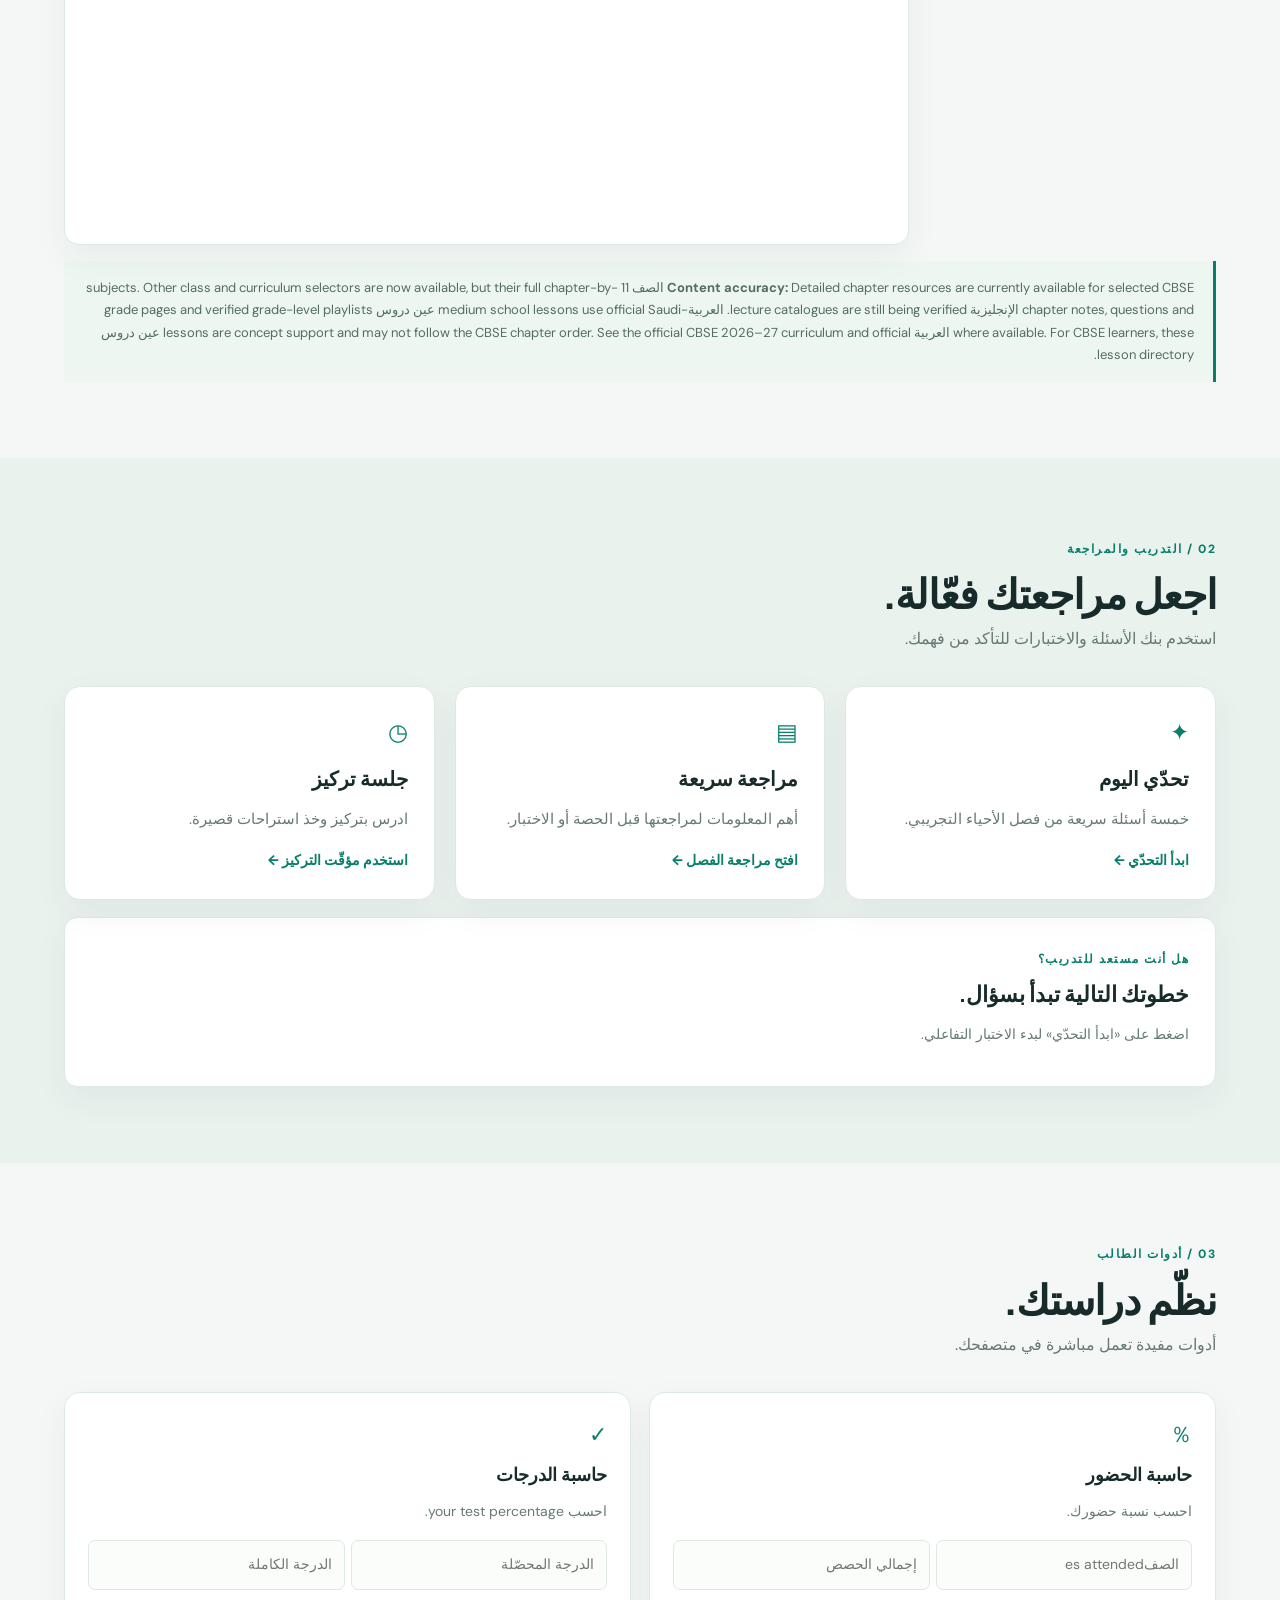
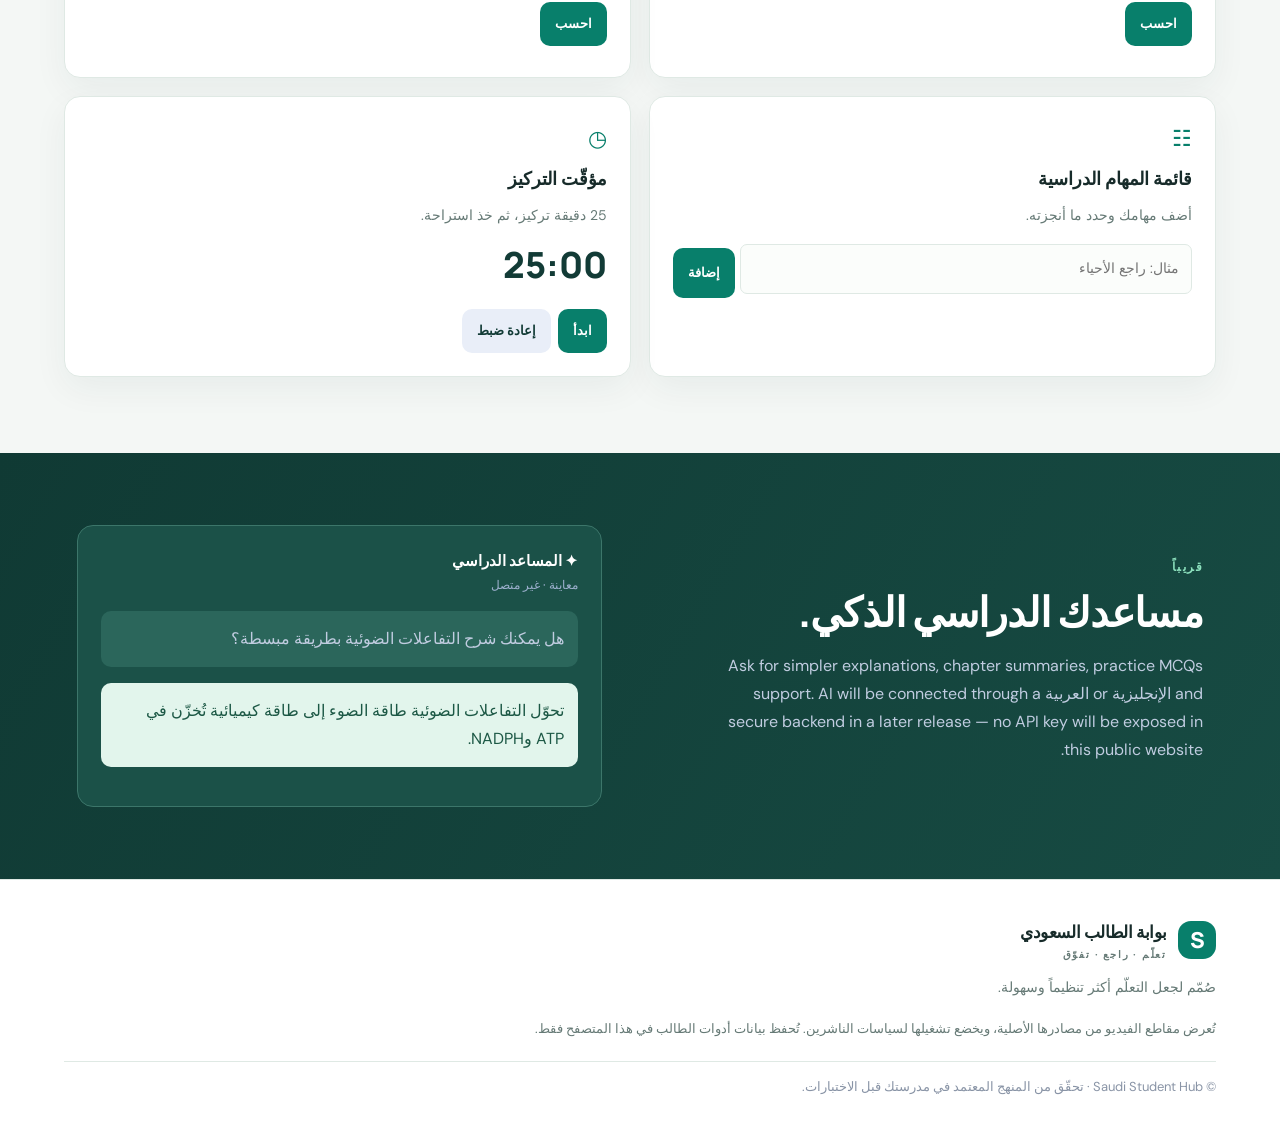
==== commit 60be0062: "Preserve curriculum and language selector values after Arabic translation" ====
--- a/index.html
+++ b/index.html
@@ -11,7 +11,7 @@
 <section class="hero"><div class="hero-copy"><span class="eyebrow"><i></i> مساحتك التعليمية</span><h1>مكان واحد<br><em>لكل دروسك.</em></h1><p>افهم دروسك، وشاهد الشروحات، وراجع للاختبارات، واختبر معلوماتك من مكان واحد.</p><div class="hero-actions"><a class="btn primary" href="#library">تصفّح المكتبة <b>→</b></a><a class="btn secondary" href="#practice">ابدأ التدريب</a></div><div class="hero-meta"><span>✓ مصادر تعليمية مجانية</span><span>✓ دعم العربية والإنجليزية</span><span>✓ مناهج الصفوف 6–12</span></div></div><div class="hero-art"><div class="art-card"><div class="art-head"><span>✦ خطة دراسة اليوم</span><span class="status">READY</span></div><div class="art-number">01 <small>/ 03</small></div><h3>تعلّم كل يوم.<br>وتقدّم خطوة.</h3><div class="art-progress"><span></span></div><div class="art-tags"><b>▶ Video</b><b>✎ Notes</b><b>✓ Quiz</b></div></div><div class="bubble bubble-one">📚 حسب الفصول</div><div class="bubble bubble-two">🌱 تعلّم حسب وتيرتك</div></div></section>
 <section class="stats"><div><b>07–12</b><span>الصفوف الدراسية</span></div><div><b>02</b><span>المناهج الدراسية</span></div><div><b>02</b><span>لغات التعلّم</span></div><div><b>100%</b><span>مصممة للطلاب</span></div></section>
 <section id="library" class="section"><div class="section-title"><div><span class="eyebrow">01 / مكتبة الفيديو التعليمية</span><h2>اختر درسك التالي.</h2><p>اختر المنهج والصف والمادة ولغة الشرح. ستُعرض الدروس المتاحة داخل الصفحة، وتُضاف بقية الدروس بعد التحقق منها.</p></div></div>
-<div class="selector-panel"><label>المنهج<select id="curriculum"><option>CBSE</option><option>المنهج السعودي</option></select></label><label>الصف<select id="classSelect"><option>6</option><option>7</option><option>8</option><option>9</option><option>10</option><option selected>11</option><option>12</option></select></label><label>المادة<select id="subjectSelect"><option>Biology</option><option>Chemistry</option><option>Physics</option><option>Mathematics</option><option>الإنجليزية</option><option>العربية</option></select></label><label>لغة الشرح<select id="languageSelect"><option>الإنجليزية</option><option>العربية</option></select></label></div>
+<div class="selector-panel"><label>المنهج<select id="curriculum"><option value="CBSE">CBSE</option><option value="Saudi curriculum">المنهج السعودي</option></select></label><label>الصف<select id="classSelect"><option>6</option><option>7</option><option>8</option><option>9</option><option>10</option><option selected>11</option><option>12</option></select></label><label>المادة<select id="subjectSelect"><option>Biology</option><option>Chemistry</option><option>Physics</option><option>Mathematics</option><option value="English">الإنجليزية</option><option value="Arabic">العربية</option></select></label><label>لغة الشرح<select id="languageSelect"><option>الإنجليزية</option><option>العربية</option></select></label></div>
 <p class="scope-note">Choose <b>العربية</b> to hear the school subject taught in العربية (for example, Science explained in العربية). This is different from choosing العربية as a school subject. العربية lesson playlists are embedded where the official provider supplies them; otherwise the official grade page is shown.</p>
 <div class="learning-layout"><aside class="chapter-panel"><div class="panel-heading"><b>الفصول</b><span id="chapterCount">08</span></div><div id="chapterList"></div></aside><article id="chapterArea" class="chapter-area" aria-live="polite"></article></div>
 <div class="scope-note"><b>Content accuracy:</b> Detailed chapter resources are currently available for selected CBSE الصف 11 subjects. Other class and curriculum selectors are now available, but their full chapter-by-chapter notes, questions and الإنجليزية lecture catalogues are still being verified. العربية-medium school lessons use official Saudi عين دروس grade pages and verified grade-level playlists where available. For CBSE learners, these العربية lessons are concept support and may not follow the CBSE chapter order. See the <a href="https://cbseacademic.nic.in/curriculum_2027.html" target="_blank" rel="noopener">official CBSE 2026–27 curriculum</a> and <a href="https://www.ientv.edu.sa/ar/doros" target="_blank" rel="noopener">official عين دروس lesson directory</a>.</div>
--- a/style.css
+++ b/style.css
@@ -153,3 +153,20 @@
 .practice-grid,.tools-grid{grid-template-columns:1fr}.assistant{grid-template-columns:1fr;padding:42px 22px;gap:22px}
 .section{padding:48px 18px}.section-title h2{font-size:29px}.chapter-top h2{font-size:22px}
 }
+
+/* Arabic interface: RTL layout while keeping study material LTR */
+html[dir="rtl"] body{direction:rtl;text-align:right}
+html[dir="rtl"] .topbar,html[dir="rtl"] .topbar nav,html[dir="rtl"] .top-actions{direction:rtl}
+html[dir="rtl"] .hero,html[dir="rtl"] .section,html[dir="rtl"] footer{direction:rtl}
+html[dir="rtl"] .hero-copy,html[dir="rtl"] .section-title,html[dir="rtl"] .tool-card,html[dir="rtl"] .practice-card{text-align:right}
+html[dir="rtl"] .hero-meta{justify-content:flex-start}
+html[dir="rtl"] .selector-panel,html[dir="rtl"] .learning-layout{direction:rtl}
+html[dir="rtl"] .chapter-panel,html[dir="rtl"] .chapter-area{direction:rtl;text-align:right}
+html[dir="rtl"] #chapterArea .tab-content,html[dir="rtl"] #chapterArea .notes-grid,html[dir="rtl"] #chapterArea .question,html[dir="rtl"] #chapterArea .revision-list{direction:ltr;text-align:left}
+html[dir="rtl"] #chapterArea .video-card{direction:rtl;text-align:right}
+html[dir="rtl"] #chapterArea .video-frame{direction:ltr}
+html[dir="rtl"] .revision-list{padding-left:0;padding-right:24px}
+html[dir="rtl"] .scope-note{border-left:0;border-right:3px solid #087f6b}
+html[dir="rtl"] .answer{direction:ltr;text-align:left}
+html[dir="rtl"] .chapter-button{text-align:right}
+html[dir="rtl"] input,html[dir="rtl"] select{direction:rtl}
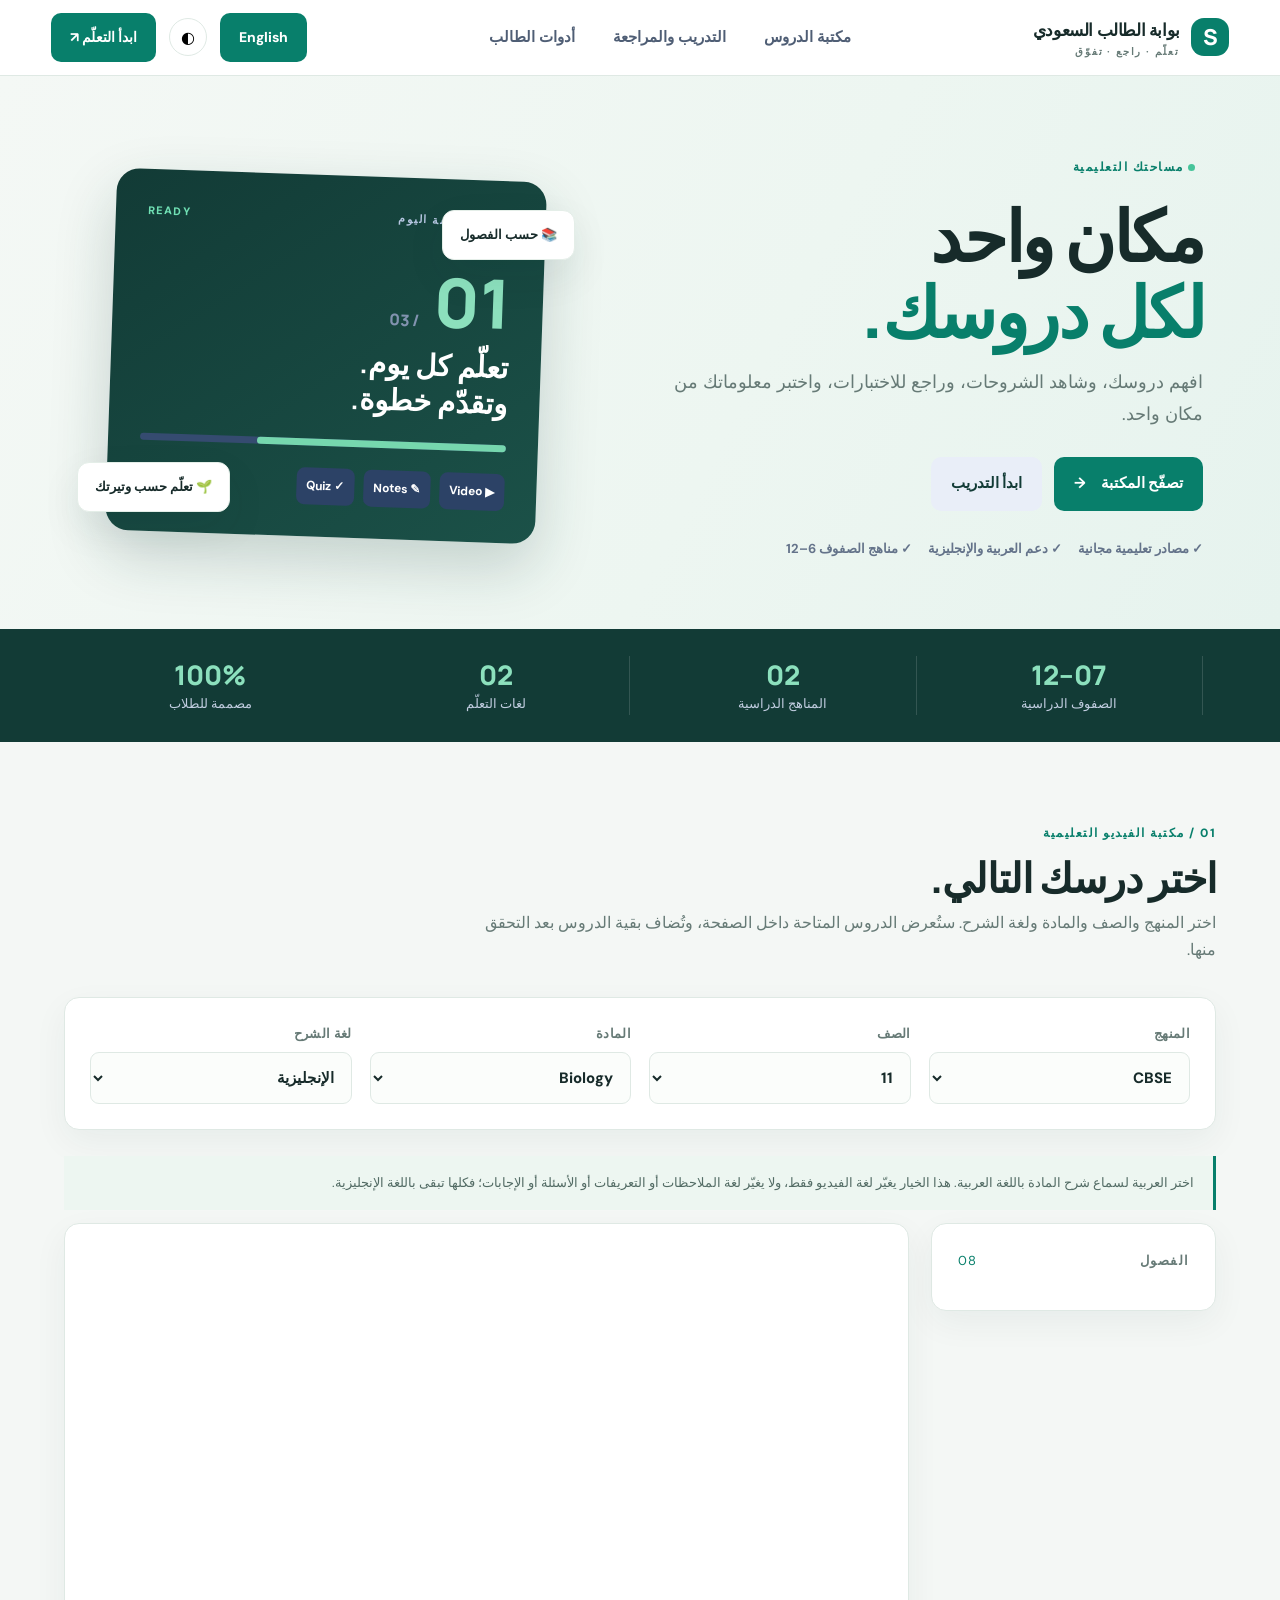
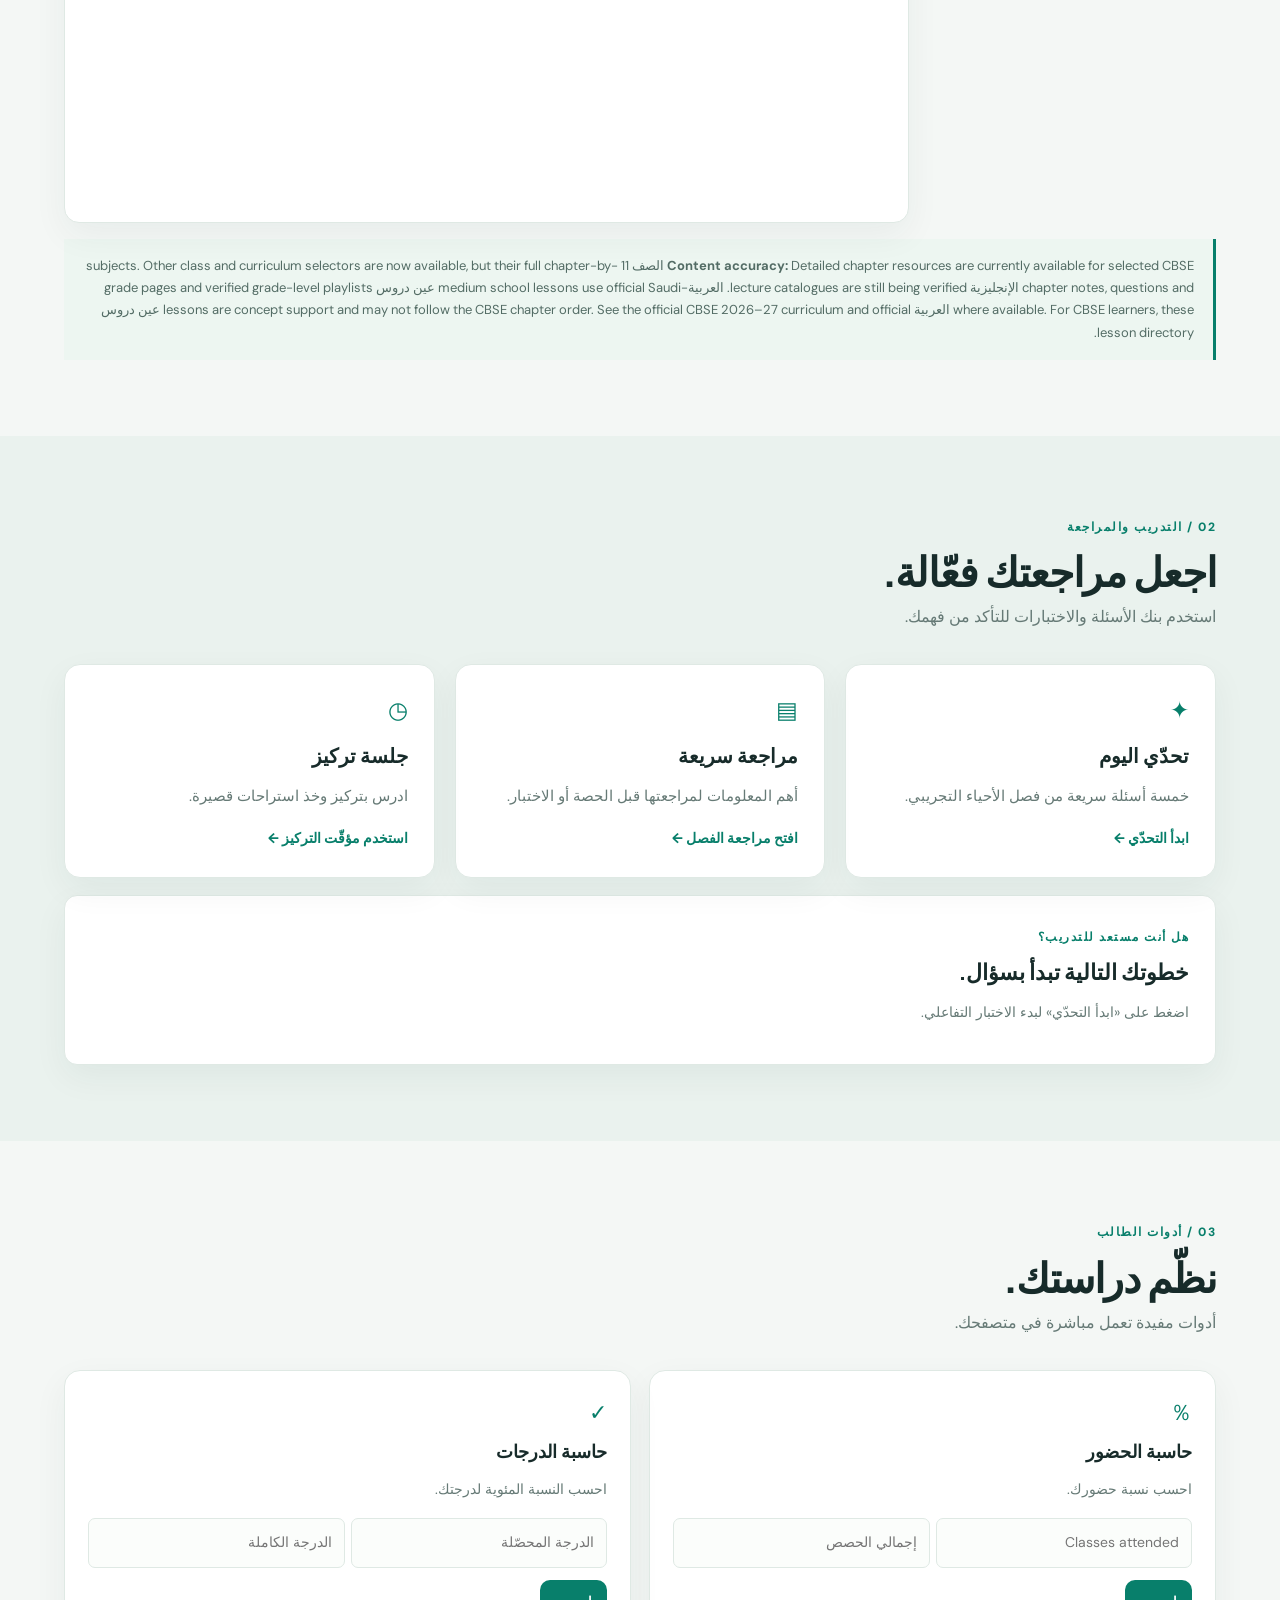
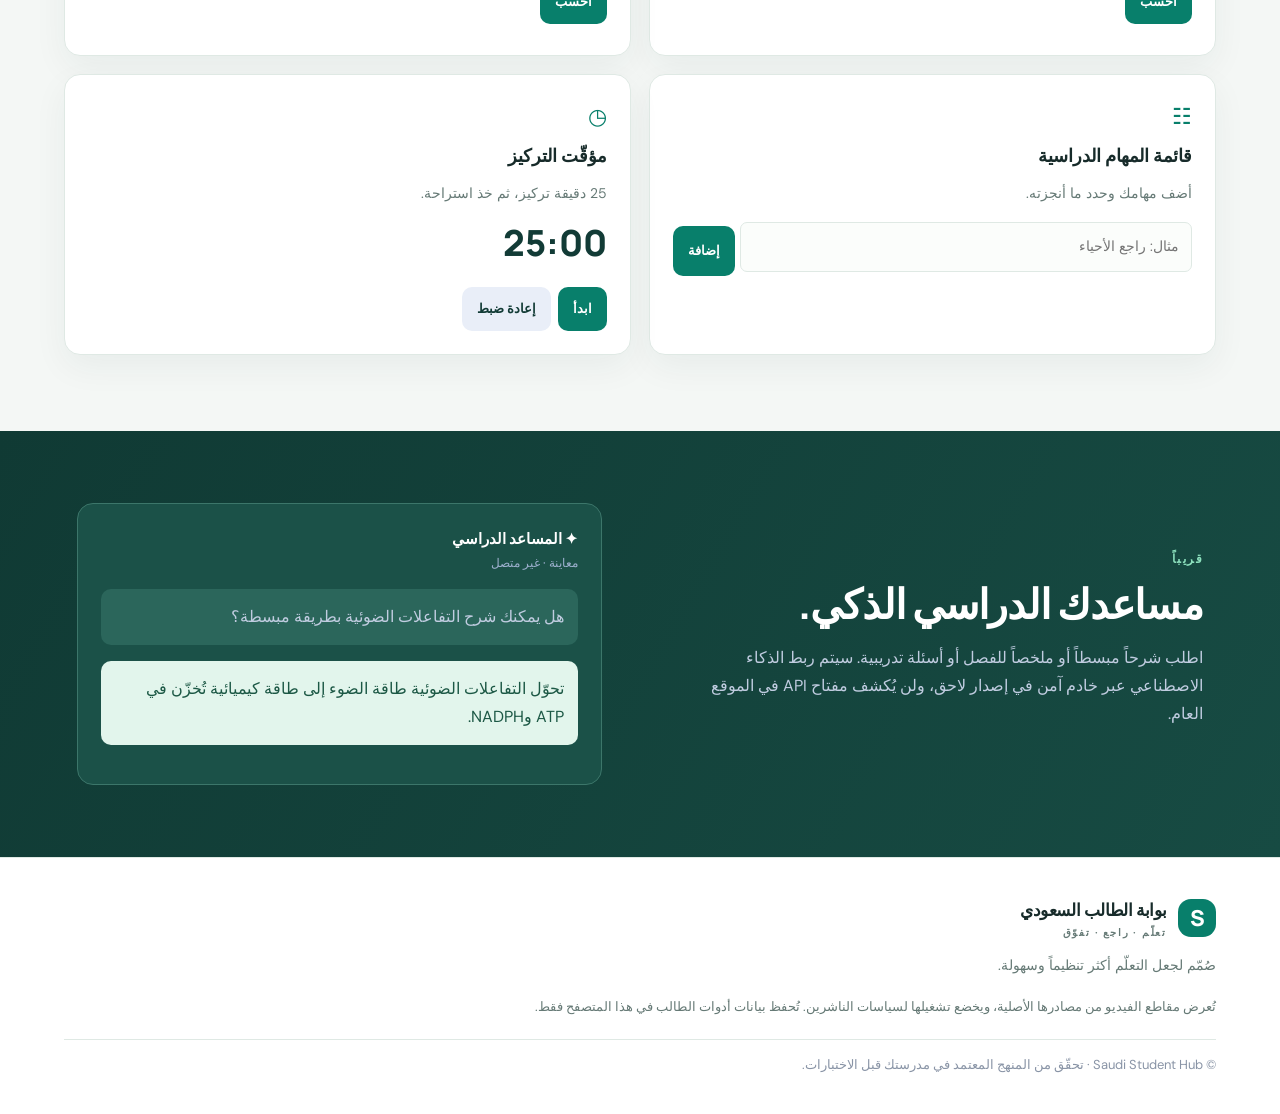
==== commit d92a4db4: "Add Arabic and English page navigation and clarify language behavior" ====
--- a/index.html
+++ b/index.html
@@ -6,18 +6,18 @@
 <title>بوابة الطالب السعودي | تعلّم وراجع وتفوّق</title><link rel="stylesheet" href="style.css">
 </head>
 <body>
-<header class="topbar"><a class="brand" href="#home"><span class="brandmark">S</span><span>بوابة الطالب السعودي<small>تعلّم · راجع · تفوّق</small></span></a><nav><a href="#library">مكتبة الدروس</a><a href="#practice">التدريب والمراجعة</a><a href="#tools">أدوات الطالب</a></nav><div class="top-actions"><button id="themeToggle" class="icon-btn" aria-label="تغيير المظهر">◐</button><a class="primary-link" href="#library">ابدأ التعلّم ↗</a></div></header>
+<header class="topbar"><a class="brand" href="#home"><span class="brandmark">S</span><span>بوابة الطالب السعودي<small>تعلّم · راجع · تفوّق</small></span></a><nav><a href="#library">مكتبة الدروس</a><a href="#practice">التدريب والمراجعة</a><a href="#tools">أدوات الطالب</a></nav><div class="top-actions"><a class="primary-link" href="index-en.html">English</a><button id="themeToggle" class="icon-btn" aria-label="تغيير المظهر">◐</button><a class="primary-link" href="#library">ابدأ التعلّم ↗</a></div></header>
 <main id="home">
 <section class="hero"><div class="hero-copy"><span class="eyebrow"><i></i> مساحتك التعليمية</span><h1>مكان واحد<br><em>لكل دروسك.</em></h1><p>افهم دروسك، وشاهد الشروحات، وراجع للاختبارات، واختبر معلوماتك من مكان واحد.</p><div class="hero-actions"><a class="btn primary" href="#library">تصفّح المكتبة <b>→</b></a><a class="btn secondary" href="#practice">ابدأ التدريب</a></div><div class="hero-meta"><span>✓ مصادر تعليمية مجانية</span><span>✓ دعم العربية والإنجليزية</span><span>✓ مناهج الصفوف 6–12</span></div></div><div class="hero-art"><div class="art-card"><div class="art-head"><span>✦ خطة دراسة اليوم</span><span class="status">READY</span></div><div class="art-number">01 <small>/ 03</small></div><h3>تعلّم كل يوم.<br>وتقدّم خطوة.</h3><div class="art-progress"><span></span></div><div class="art-tags"><b>▶ Video</b><b>✎ Notes</b><b>✓ Quiz</b></div></div><div class="bubble bubble-one">📚 حسب الفصول</div><div class="bubble bubble-two">🌱 تعلّم حسب وتيرتك</div></div></section>
 <section class="stats"><div><b>07–12</b><span>الصفوف الدراسية</span></div><div><b>02</b><span>المناهج الدراسية</span></div><div><b>02</b><span>لغات التعلّم</span></div><div><b>100%</b><span>مصممة للطلاب</span></div></section>
 <section id="library" class="section"><div class="section-title"><div><span class="eyebrow">01 / مكتبة الفيديو التعليمية</span><h2>اختر درسك التالي.</h2><p>اختر المنهج والصف والمادة ولغة الشرح. ستُعرض الدروس المتاحة داخل الصفحة، وتُضاف بقية الدروس بعد التحقق منها.</p></div></div>
 <div class="selector-panel"><label>المنهج<select id="curriculum"><option value="CBSE">CBSE</option><option value="Saudi curriculum">المنهج السعودي</option></select></label><label>الصف<select id="classSelect"><option>6</option><option>7</option><option>8</option><option>9</option><option>10</option><option selected>11</option><option>12</option></select></label><label>المادة<select id="subjectSelect"><option>Biology</option><option>Chemistry</option><option>Physics</option><option>Mathematics</option><option value="English">الإنجليزية</option><option value="Arabic">العربية</option></select></label><label>لغة الشرح<select id="languageSelect"><option>الإنجليزية</option><option>العربية</option></select></label></div>
-<p class="scope-note">Choose <b>العربية</b> to hear the school subject taught in العربية (for example, Science explained in العربية). This is different from choosing العربية as a school subject. العربية lesson playlists are embedded where the official provider supplies them; otherwise the official grade page is shown.</p>
+<p class="scope-note">اختر العربية لسماع شرح المادة باللغة العربية. هذا الخيار يغيّر لغة الفيديو فقط، ولا يغيّر لغة الملاحظات أو التعريفات أو الأسئلة أو الإجابات؛ فكلها تبقى باللغة الإنجليزية.</p>
 <div class="learning-layout"><aside class="chapter-panel"><div class="panel-heading"><b>الفصول</b><span id="chapterCount">08</span></div><div id="chapterList"></div></aside><article id="chapterArea" class="chapter-area" aria-live="polite"></article></div>
 <div class="scope-note"><b>Content accuracy:</b> Detailed chapter resources are currently available for selected CBSE الصف 11 subjects. Other class and curriculum selectors are now available, but their full chapter-by-chapter notes, questions and الإنجليزية lecture catalogues are still being verified. العربية-medium school lessons use official Saudi عين دروس grade pages and verified grade-level playlists where available. For CBSE learners, these العربية lessons are concept support and may not follow the CBSE chapter order. See the <a href="https://cbseacademic.nic.in/curriculum_2027.html" target="_blank" rel="noopener">official CBSE 2026–27 curriculum</a> and <a href="https://www.ientv.edu.sa/ar/doros" target="_blank" rel="noopener">official عين دروس lesson directory</a>.</div>
 </section>
 <section id="practice" class="section practice-section"><div class="section-title"><div><span class="eyebrow">02 / التدريب والمراجعة</span><h2>اجعل مراجعتك فعّالة.</h2><p>استخدم بنك الأسئلة والاختبارات للتأكد من فهمك.</p></div></div><div class="practice-grid"><div class="practice-card"><span class="card-icon">✦</span><h3>تحدّي اليوم</h3><p>خمسة أسئلة سريعة من فصل الأحياء التجريبي.</p><button class="text-btn" id="dailyQuiz">ابدأ التحدّي ←</button></div><div class="practice-card"><span class="card-icon">▤</span><h3>مراجعة سريعة</h3><p>أهم المعلومات لمراجعتها قبل الحصة أو الاختبار.</p><a class="text-btn" href="#library">افتح مراجعة الفصل ←</a></div><div class="practice-card"><span class="card-icon">◷</span><h3>جلسة تركيز</h3><p>ادرس بتركيز وخذ استراحات قصيرة.</p><a class="text-btn" href="#tools">استخدم مؤقّت التركيز ←</a></div></div><div id="quizArea" class="quiz-area"><div><span class="eyebrow">هل أنت مستعد للتدريب؟</span><h3>خطوتك التالية تبدأ بسؤال.</h3><p>اضغط على «ابدأ التحدّي» لبدء الاختبار التفاعلي.</p></div></div></section>
-<section id="tools" class="section tools-section"><div class="section-title"><div><span class="eyebrow">03 / أدوات الطالب</span><h2>نظّم دراستك.</h2><p>أدوات مفيدة تعمل مباشرة في متصفحك.</p></div></div><div class="tools-grid"><div class="tool-card"><span class="tool-symbol">％</span><h3>حاسبة الحضور</h3><p>احسب نسبة حضورك.</p><div class="two-inputs"><input id="attended" type="number" min="0" placeholder="الصفes attended"><input id="total" type="number" min="1" placeholder="إجمالي الحصص"></div><button class="btn primary small" id="attendanceBtn">احسب</button><output id="attendanceResult"></output></div><div class="tool-card"><span class="tool-symbol">✓</span><h3>حاسبة الدرجات</h3><p>احسب your test percentage.</p><div class="two-inputs"><input id="marks" type="number" min="0" placeholder="الدرجة المحصّلة"><input id="outOf" type="number" min="1" placeholder="الدرجة الكاملة"></div><button class="btn primary small" id="marksBtn">احسب</button><output id="marksResult"></output></div><div class="tool-card"><span class="tool-symbol">☷</span><h3>قائمة المهام الدراسية</h3><p>أضف مهامك وحدد ما أنجزته.</p><form id="taskForm" class="task-form"><input id="taskInput" placeholder="مثال: راجع الأحياء" maxlength="80" required><button class="btn primary small">إضافة</button></form><ul id="taskList"></ul></div><div class="tool-card"><span class="tool-symbol">◷</span><h3>مؤقّت التركيز</h3><p>25 دقيقة تركيز، ثم خذ استراحة.</p><div id="timer">25:00</div><div class="timer-buttons"><button id="timerابدأ" class="btn primary small">ابدأ</button><button id="timerإعادة ضبط" class="btn secondary small">إعادة ضبط</button></div></div></div></section>
-<section class="assistant"><div><span class="eyebrow">قريباً</span><h2>مساعدك الدراسي الذكي.</h2><p>Ask for simpler explanations, chapter summaries, practice MCQs and الإنجليزية or العربية support. AI will be connected through a secure backend in a later release — no API key will be exposed in this public website.</p></div><div class="chat-preview"><div class="chat-title">✦ المساعد الدراسي <small>معاينة · غير متصل</small></div><p class="chat-bubble">هل يمكنك شرح التفاعلات الضوئية بطريقة مبسطة؟</p><p class="chat-bubble reply">تحوّل التفاعلات الضوئية طاقة الضوء إلى طاقة كيميائية تُخزّن في ATP وNADPH.</p></div></section>
+<section id="tools" class="section tools-section"><div class="section-title"><div><span class="eyebrow">03 / أدوات الطالب</span><h2>نظّم دراستك.</h2><p>أدوات مفيدة تعمل مباشرة في متصفحك.</p></div></div><div class="tools-grid"><div class="tool-card"><span class="tool-symbol">％</span><h3>حاسبة الحضور</h3><p>احسب نسبة حضورك.</p><div class="two-inputs"><input id="attended" type="number" min="0" placeholder="Classes attended"><input id="total" type="number" min="1" placeholder="إجمالي الحصص"></div><button class="btn primary small" id="attendanceBtn">احسب</button><output id="attendanceResult"></output></div><div class="tool-card"><span class="tool-symbol">✓</span><h3>حاسبة الدرجات</h3><p>احسب النسبة المئوية لدرجتك.</p><div class="two-inputs"><input id="marks" type="number" min="0" placeholder="الدرجة المحصّلة"><input id="outOf" type="number" min="1" placeholder="الدرجة الكاملة"></div><button class="btn primary small" id="marksBtn">احسب</button><output id="marksResult"></output></div><div class="tool-card"><span class="tool-symbol">☷</span><h3>قائمة المهام الدراسية</h3><p>أضف مهامك وحدد ما أنجزته.</p><form id="taskForm" class="task-form"><input id="taskInput" placeholder="مثال: راجع الأحياء" maxlength="80" required><button class="btn primary small">إضافة</button></form><ul id="taskList"></ul></div><div class="tool-card"><span class="tool-symbol">◷</span><h3>مؤقّت التركيز</h3><p>25 دقيقة تركيز، ثم خذ استراحة.</p><div id="timer">25:00</div><div class="timer-buttons"><button id="timerابدأ" class="btn primary small">ابدأ</button><button id="timerإعادة ضبط" class="btn secondary small">إعادة ضبط</button></div></div></div></section>
+<section class="assistant"><div><span class="eyebrow">قريباً</span><h2>مساعدك الدراسي الذكي.</h2><p>اطلب شرحاً مبسطاً أو ملخصاً للفصل أو أسئلة تدريبية. سيتم ربط الذكاء الاصطناعي عبر خادم آمن في إصدار لاحق، ولن يُكشف مفتاح API في الموقع العام.</p></div><div class="chat-preview"><div class="chat-title">✦ المساعد الدراسي <small>معاينة · غير متصل</small></div><p class="chat-bubble">هل يمكنك شرح التفاعلات الضوئية بطريقة مبسطة؟</p><p class="chat-bubble reply">تحوّل التفاعلات الضوئية طاقة الضوء إلى طاقة كيميائية تُخزّن في ATP وNADPH.</p></div></section>
 </main><footer><a class="brand" href="#home"><span class="brandmark">S</span><span>بوابة الطالب السعودي<small>تعلّم · راجع · تفوّق</small></span></a><p>صُمّم لجعل التعلّم أكثر تنظيماً وسهولة.</p><small>تُعرض مقاطع الفيديو من مصادرها الأصلية، ويخضع تشغيلها لسياسات الناشرين. تُحفظ بيانات أدوات الطالب في هذا المتصفح فقط.</small><div class="footer-bottom">© <span id="year"></span> Saudi Student Hub · تحقّق من المنهج المعتمد في مدرستك قبل الاختبارات.</div></footer>
 <script src="script.js"></script></body></html>
--- a/style.css
+++ b/style.css
@@ -170,3 +170,9 @@
 html[dir="rtl"] .answer{direction:ltr;text-align:left}
 html[dir="rtl"] .chapter-button{text-align:right}
 html[dir="rtl"] input,html[dir="rtl"] select{direction:rtl}
+
+.expanded-notes{margin-top:26px}
+.expanded-notes h3{font-size:18px;margin:24px 0 12px;color:var(--ink)}
+.expanded-notes .revision-list{margin-top:8px}
+html[dir="rtl"] .expanded-notes{direction:rtl;text-align:right}
+html[dir="rtl"] .expanded-notes .notes-grid,html[dir="rtl"] .expanded-notes .revision-list{direction:ltr;text-align:left}
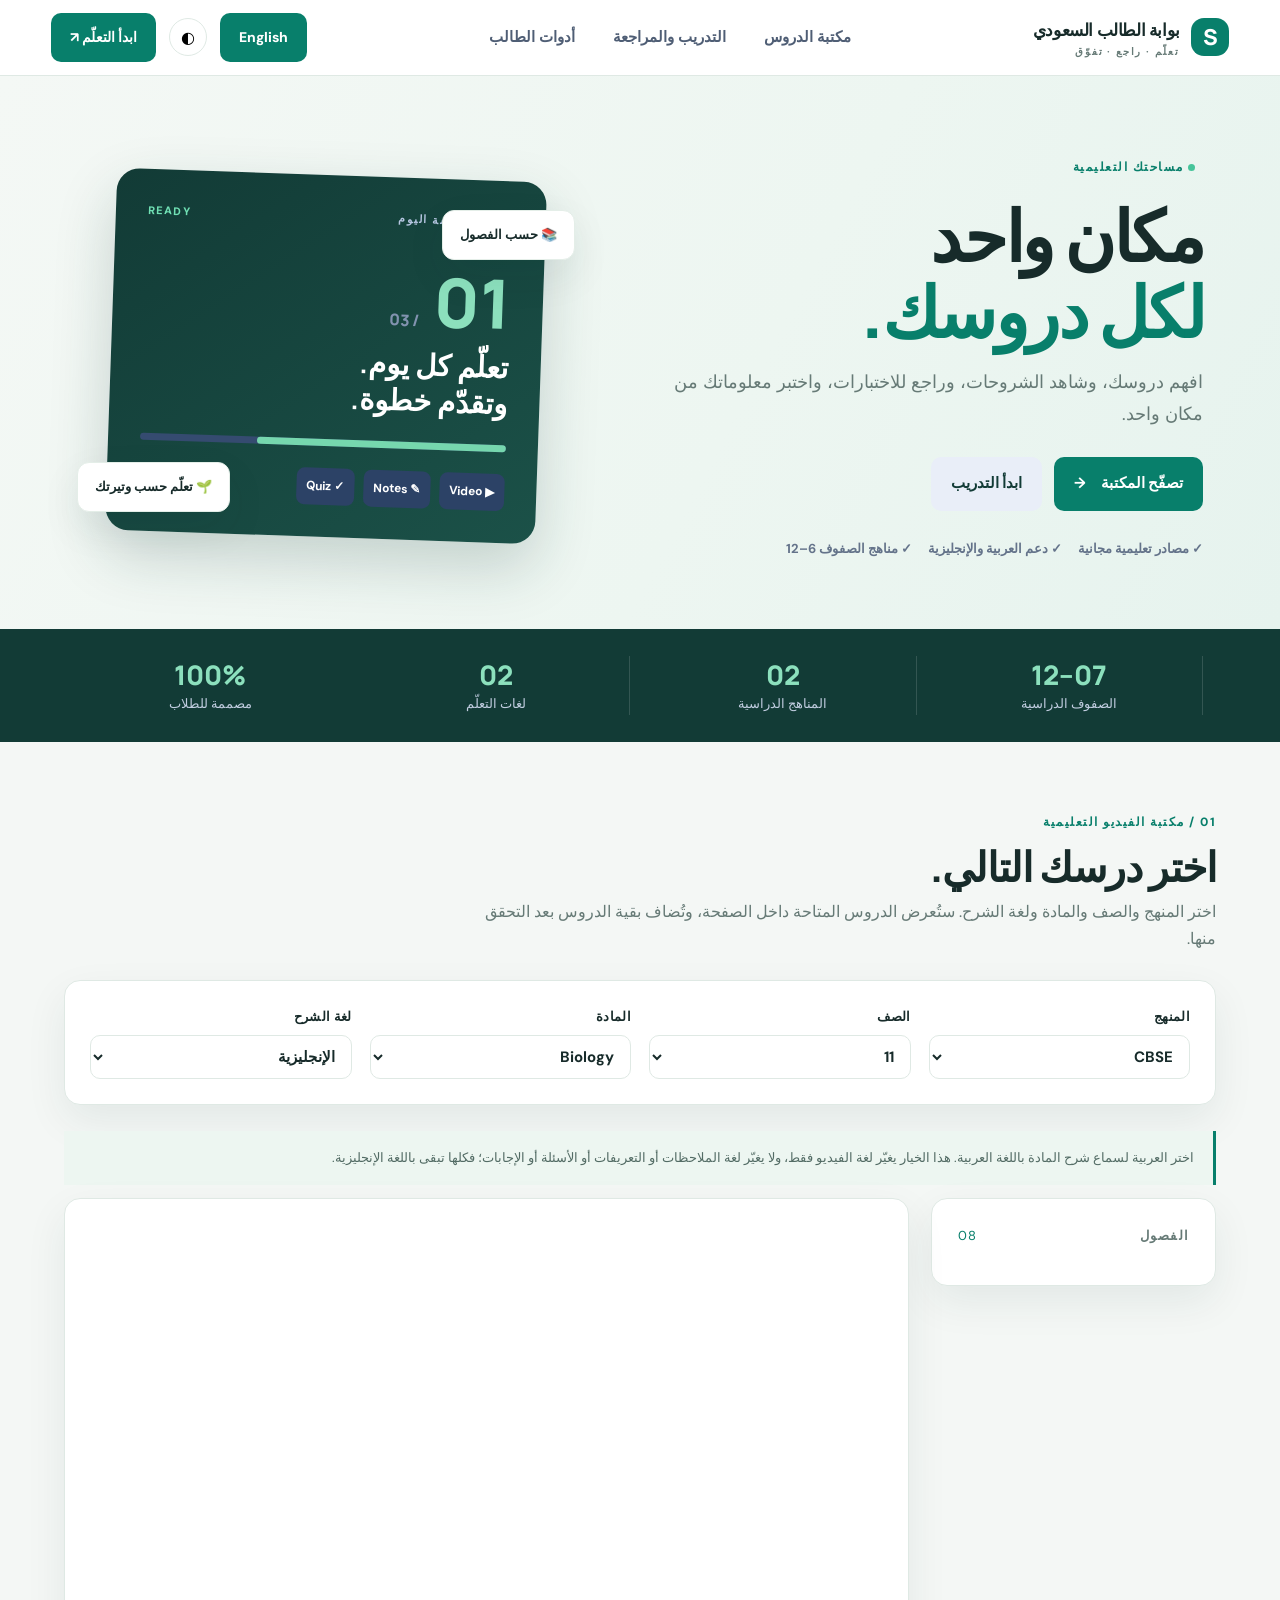
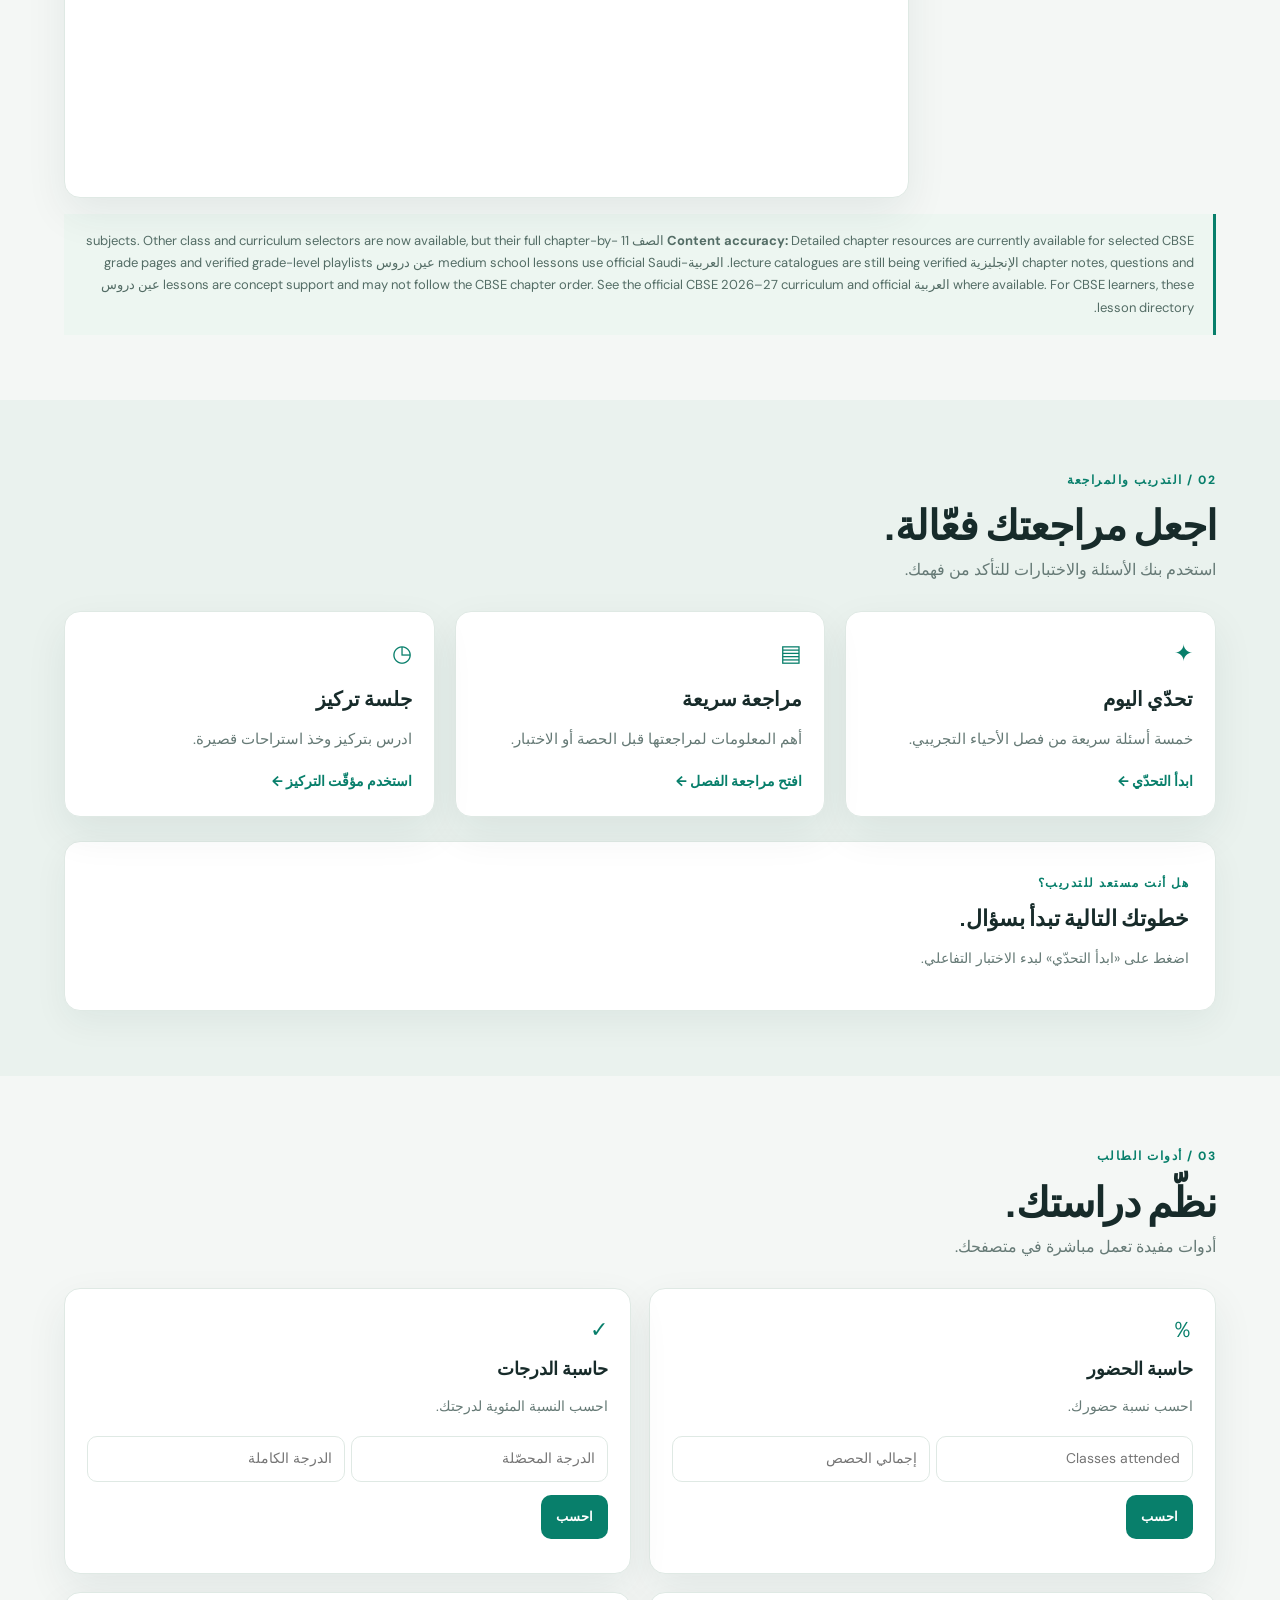
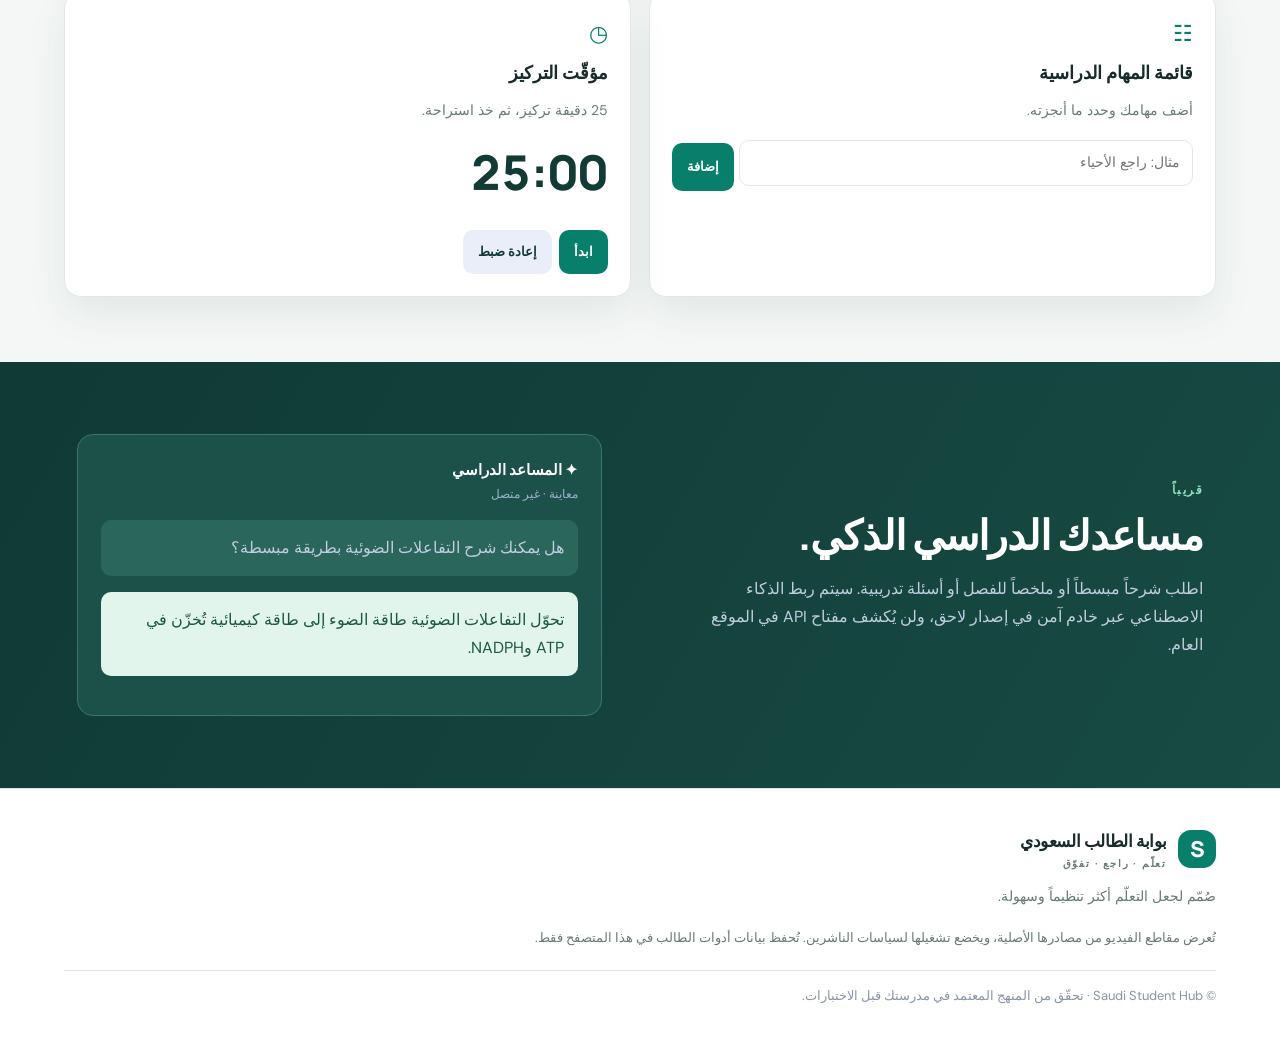
==== commit 02ca2a7d: "Add Saudi secondary pathway selector to Arabic page" ====
--- a/index.html
+++ b/index.html
@@ -11,7 +11,7 @@
 <section class="hero"><div class="hero-copy"><span class="eyebrow"><i></i> مساحتك التعليمية</span><h1>مكان واحد<br><em>لكل دروسك.</em></h1><p>افهم دروسك، وشاهد الشروحات، وراجع للاختبارات، واختبر معلوماتك من مكان واحد.</p><div class="hero-actions"><a class="btn primary" href="#library">تصفّح المكتبة <b>→</b></a><a class="btn secondary" href="#practice">ابدأ التدريب</a></div><div class="hero-meta"><span>✓ مصادر تعليمية مجانية</span><span>✓ دعم العربية والإنجليزية</span><span>✓ مناهج الصفوف 6–12</span></div></div><div class="hero-art"><div class="art-card"><div class="art-head"><span>✦ خطة دراسة اليوم</span><span class="status">READY</span></div><div class="art-number">01 <small>/ 03</small></div><h3>تعلّم كل يوم.<br>وتقدّم خطوة.</h3><div class="art-progress"><span></span></div><div class="art-tags"><b>▶ Video</b><b>✎ Notes</b><b>✓ Quiz</b></div></div><div class="bubble bubble-one">📚 حسب الفصول</div><div class="bubble bubble-two">🌱 تعلّم حسب وتيرتك</div></div></section>
 <section class="stats"><div><b>07–12</b><span>الصفوف الدراسية</span></div><div><b>02</b><span>المناهج الدراسية</span></div><div><b>02</b><span>لغات التعلّم</span></div><div><b>100%</b><span>مصممة للطلاب</span></div></section>
 <section id="library" class="section"><div class="section-title"><div><span class="eyebrow">01 / مكتبة الفيديو التعليمية</span><h2>اختر درسك التالي.</h2><p>اختر المنهج والصف والمادة ولغة الشرح. ستُعرض الدروس المتاحة داخل الصفحة، وتُضاف بقية الدروس بعد التحقق منها.</p></div></div>
-<div class="selector-panel"><label>المنهج<select id="curriculum"><option value="CBSE">CBSE</option><option value="Saudi curriculum">المنهج السعودي</option></select></label><label>الصف<select id="classSelect"><option>6</option><option>7</option><option>8</option><option>9</option><option>10</option><option selected>11</option><option>12</option></select></label><label>المادة<select id="subjectSelect"><option>Biology</option><option>Chemistry</option><option>Physics</option><option>Mathematics</option><option value="English">الإنجليزية</option><option value="Arabic">العربية</option></select></label><label>لغة الشرح<select id="languageSelect"><option>الإنجليزية</option><option>العربية</option></select></label></div>
+<div class="selector-panel"><label>المنهج<select id="curriculum"><option value="CBSE">CBSE</option><option value="Saudi curriculum">المنهج السعودي</option></select></label><label>الصف<select id="classSelect"><option>6</option><option>7</option><option>8</option><option>9</option><option>10</option><option selected>11</option><option>12</option></select></label><label id="saudiPathwayLabel" hidden>المسار الدراسي<select id="saudiPathwaySelect"><option value="Common First Year">السنة الأولى المشتركة</option><option value="General Pathway">المسار العام</option><option value="Islamic Studies Pathway">مسار الدراسات الإسلامية</option><option value="Business Administration Pathway">مسار إدارة الأعمال</option><option value="Computer Science and Engineering Pathway">مسار علوم الحاسب والهندسة</option></select></label><label>المادة<select id="subjectSelect"><option>Biology</option><option>Chemistry</option><option>Physics</option><option>Mathematics</option><option value="English">الإنجليزية</option><option value="Arabic">العربية</option></select></label><label>لغة الشرح<select id="languageSelect"><option value="English">الإنجليزية</option><option value="Arabic">العربية</option></select></label></div>
 <p class="scope-note">اختر العربية لسماع شرح المادة باللغة العربية. هذا الخيار يغيّر لغة الفيديو فقط، ولا يغيّر لغة الملاحظات أو التعريفات أو الأسئلة أو الإجابات؛ فكلها تبقى باللغة الإنجليزية.</p>
 <div class="learning-layout"><aside class="chapter-panel"><div class="panel-heading"><b>الفصول</b><span id="chapterCount">08</span></div><div id="chapterList"></div></aside><article id="chapterArea" class="chapter-area" aria-live="polite"></article></div>
 <div class="scope-note"><b>Content accuracy:</b> Detailed chapter resources are currently available for selected CBSE الصف 11 subjects. Other class and curriculum selectors are now available, but their full chapter-by-chapter notes, questions and الإنجليزية lecture catalogues are still being verified. العربية-medium school lessons use official Saudi عين دروس grade pages and verified grade-level playlists where available. For CBSE learners, these العربية lessons are concept support and may not follow the CBSE chapter order. See the <a href="https://cbseacademic.nic.in/curriculum_2027.html" target="_blank" rel="noopener">official CBSE 2026–27 curriculum</a> and <a href="https://www.ientv.edu.sa/ar/doros" target="_blank" rel="noopener">official عين دروس lesson directory</a>.</div>
--- a/style.css
+++ b/style.css
@@ -176,3 +176,387 @@
 .expanded-notes .revision-list{margin-top:8px}
 html[dir="rtl"] .expanded-notes{direction:rtl;text-align:right}
 html[dir="rtl"] .expanded-notes .notes-grid,html[dir="rtl"] .expanded-notes .revision-list{direction:ltr;text-align:left}
+
+/* =========================================
+   SAUDI STUDENT HUB — RESPONSIVE DESIGN UPDATE
+   ========================================= */
+
+:root {
+  --hub-radius: 16px;
+  --hub-accent: #3867df;
+}
+
+html {
+  scroll-padding-top: 90px;
+}
+
+body {
+  overflow-x: hidden;
+}
+
+button, a, input, select {
+  transition: all 0.2s ease;
+}
+
+button:focus-visible,
+a:focus-visible,
+input:focus-visible,
+select:focus-visible {
+  outline: 3px solid #82a6ff;
+  outline-offset: 3px;
+}
+
+/* Cleaner section spacing */
+.section {
+  padding-top: 65px;
+  padding-bottom: 65px;
+}
+
+.section-title {
+  margin-bottom: 28px;
+}
+
+.section-title h2 {
+  letter-spacing: -1px;
+}
+
+/* Selection controls */
+.selector-panel {
+  border: 1px solid var(--line);
+  border-radius: var(--hub-radius);
+  box-shadow: var(--shadow);
+  gap: 18px;
+}
+
+.selector-panel label {
+  font-weight: 700;
+  color: var(--ink);
+}
+
+.selector-panel select,
+.tool-card input {
+  min-width: 0;
+  width: 100%;
+  min-height: 44px;
+  padding: 10px 12px;
+  border: 1px solid var(--line);
+  border-radius: 10px;
+  background: var(--surface);
+  color: var(--ink);
+}
+
+/* Lesson library */
+.learning-layout {
+  align-items: start;
+  gap: 22px;
+}
+
+.chapter-panel,
+.chapter-area,
+.tool-card,
+.practice-card {
+  border: 1px solid var(--line);
+  border-radius: var(--hub-radius);
+  background: var(--surface);
+  box-shadow: var(--shadow);
+}
+
+.chapter-panel {
+  overflow: hidden;
+}
+
+.chapter-area {
+  min-width: 0;
+  padding: 25px;
+}
+
+.chapter-area h2,
+.chapter-area h3 {
+  line-height: 1.3;
+}
+
+.chapter-area p {
+  line-height: 1.75;
+}
+
+.chapter-list button,
+.chapter-panel button {
+  width: 100%;
+  text-align: left;
+}
+
+/* Embedded videos */
+.video-card {
+  width: 100%;
+  overflow: hidden;
+  border-radius: 14px;
+}
+
+.video-frame {
+  display: block;
+  width: 100%;
+  aspect-ratio: 16 / 9;
+  min-height: 220px;
+  border: 0;
+  border-radius: 14px;
+  background: #101827;
+}
+
+/* Notes and revision */
+.expanded-notes,
+.notes-grid {
+  min-width: 0;
+}
+
+.expanded-notes h3 {
+  margin-top: 28px;
+  margin-bottom: 14px;
+}
+
+.note {
+  padding: 16px;
+  margin-bottom: 12px;
+  border: 1px solid var(--line);
+  border-radius: 12px;
+  background: var(--surface);
+}
+
+.note p {
+  margin-bottom: 0;
+}
+
+.revision-list {
+  padding-left: 22px;
+  line-height: 1.8;
+}
+
+/* Practice and tools */
+.practice-grid,
+.tools-grid {
+  align-items: stretch;
+}
+
+.practice-card,
+.tool-card {
+  min-width: 0;
+  padding: 22px;
+}
+
+.tool-card input {
+  margin: 5px 0;
+}
+
+.tool-card output {
+  display: block;
+  margin-top: 12px;
+  font-weight: 800;
+  color: var(--hub-accent);
+}
+
+#timer {
+  margin: 18px 0;
+  font-size: clamp(32px, 5vw, 48px);
+  font-weight: 800;
+  font-variant-numeric: tabular-nums;
+}
+
+#taskList {
+  padding-left: 20px;
+  line-height: 1.9;
+  overflow-wrap: anywhere;
+}
+
+/* Quiz */
+.quiz-area {
+  margin-top: 24px;
+  border-radius: var(--hub-radius);
+}
+
+.quiz-option {
+  display: block;
+  width: 100%;
+  margin: 9px 0;
+  padding: 13px;
+  border: 1px solid var(--line);
+  border-radius: 10px;
+  background: var(--surface);
+  color: var(--ink);
+  text-align: left;
+  cursor: pointer;
+}
+
+.quiz-option:hover:not(:disabled) {
+  border-color: var(--hub-accent);
+  transform: translateY(-1px);
+}
+
+.quiz-option:disabled {
+  cursor: default;
+}
+
+.quiz-option.correct {
+  border-color: #239c70;
+}
+
+.quiz-option.wrong {
+  border-color: #d65353;
+}
+
+/* Footer */
+footer {
+  overflow-wrap: anywhere;
+}
+
+footer small {
+  line-height: 1.7;
+}
+
+/* Mobile and tablet layout */
+@media (max-width: 900px) {
+  .topbar {
+    height: auto;
+    min-height: 70px;
+    padding: 12px 20px;
+    flex-wrap: wrap;
+    gap: 12px;
+  }
+
+  .topbar nav {
+    order: 3;
+    width: 100%;
+    justify-content: center;
+    gap: 20px;
+    flex-wrap: wrap;
+  }
+
+  .hero {
+    grid-template-columns: 1fr;
+    padding: 55px 25px;
+  }
+
+  .hero-art {
+    min-height: 280px;
+  }
+
+  .learning-layout {
+    grid-template-columns: 1fr;
+  }
+
+  .chapter-panel {
+    width: 100%;
+  }
+
+  .selector-panel {
+    grid-template-columns: repeat(2, minmax(0, 1fr));
+  }
+}
+
+@media (max-width: 600px) {
+  .topbar {
+    padding: 12px 14px;
+  }
+
+  .topbar nav {
+    gap: 12px;
+    font-size: 12px;
+  }
+
+  .top-actions {
+    gap: 7px;
+  }
+
+  .primary-link {
+    padding: 9px 10px;
+    font-size: 11px;
+  }
+
+  .hero {
+    padding: 42px 18px;
+  }
+
+  .hero h1 {
+    font-size: clamp(38px, 11vw, 54px);
+    letter-spacing: -2px;
+  }
+
+  .hero-meta {
+    gap: 10px;
+  }
+
+  .stats {
+    grid-template-columns: repeat(2, 1fr);
+  }
+
+  .section {
+    padding: 42px 17px;
+  }
+
+  .selector-panel {
+    grid-template-columns: 1fr;
+  }
+
+  .chapter-area {
+    padding: 17px;
+  }
+
+  .practice-grid,
+  .tools-grid {
+    grid-template-columns: 1fr;
+  }
+
+  .two-inputs {
+    grid-template-columns: 1fr;
+  }
+
+  .video-frame {
+    min-height: 190px;
+  }
+
+  .assistant {
+    grid-template-columns: 1fr;
+    gap: 20px;
+  }
+
+  footer {
+    padding: 30px 18px;
+  }
+}
+
+/* Dark mode readability */
+body.dark {
+  --bg: #101827;
+  --surface: #18243a;
+  --ink: #edf2ff;
+  --muted: #a8b5ca;
+  --line: #30405a;
+  --navy: #dce7ff;
+  --shadow: 0 15px 40px rgba(0,0,0,.18);
+}
+
+body.dark .topbar {
+  background: rgba(16,24,39,.96);
+}
+
+body.dark .icon-btn,
+body.dark .selector-panel select,
+body.dark .tool-card input,
+body.dark .quiz-option {
+  background: var(--surface);
+  color: var(--ink);
+  border-color: var(--line);
+}
+
+body.dark .hero {
+  background: linear-gradient(120deg, #101827, #172642);
+}
+
+body.dark .hero h1,
+body.dark .chapter-area h2,
+body.dark .chapter-area h3 {
+  color: var(--ink);
+}
+
+body.dark .secondary {
+  background: #263750;
+  color: #edf2ff;
+}
